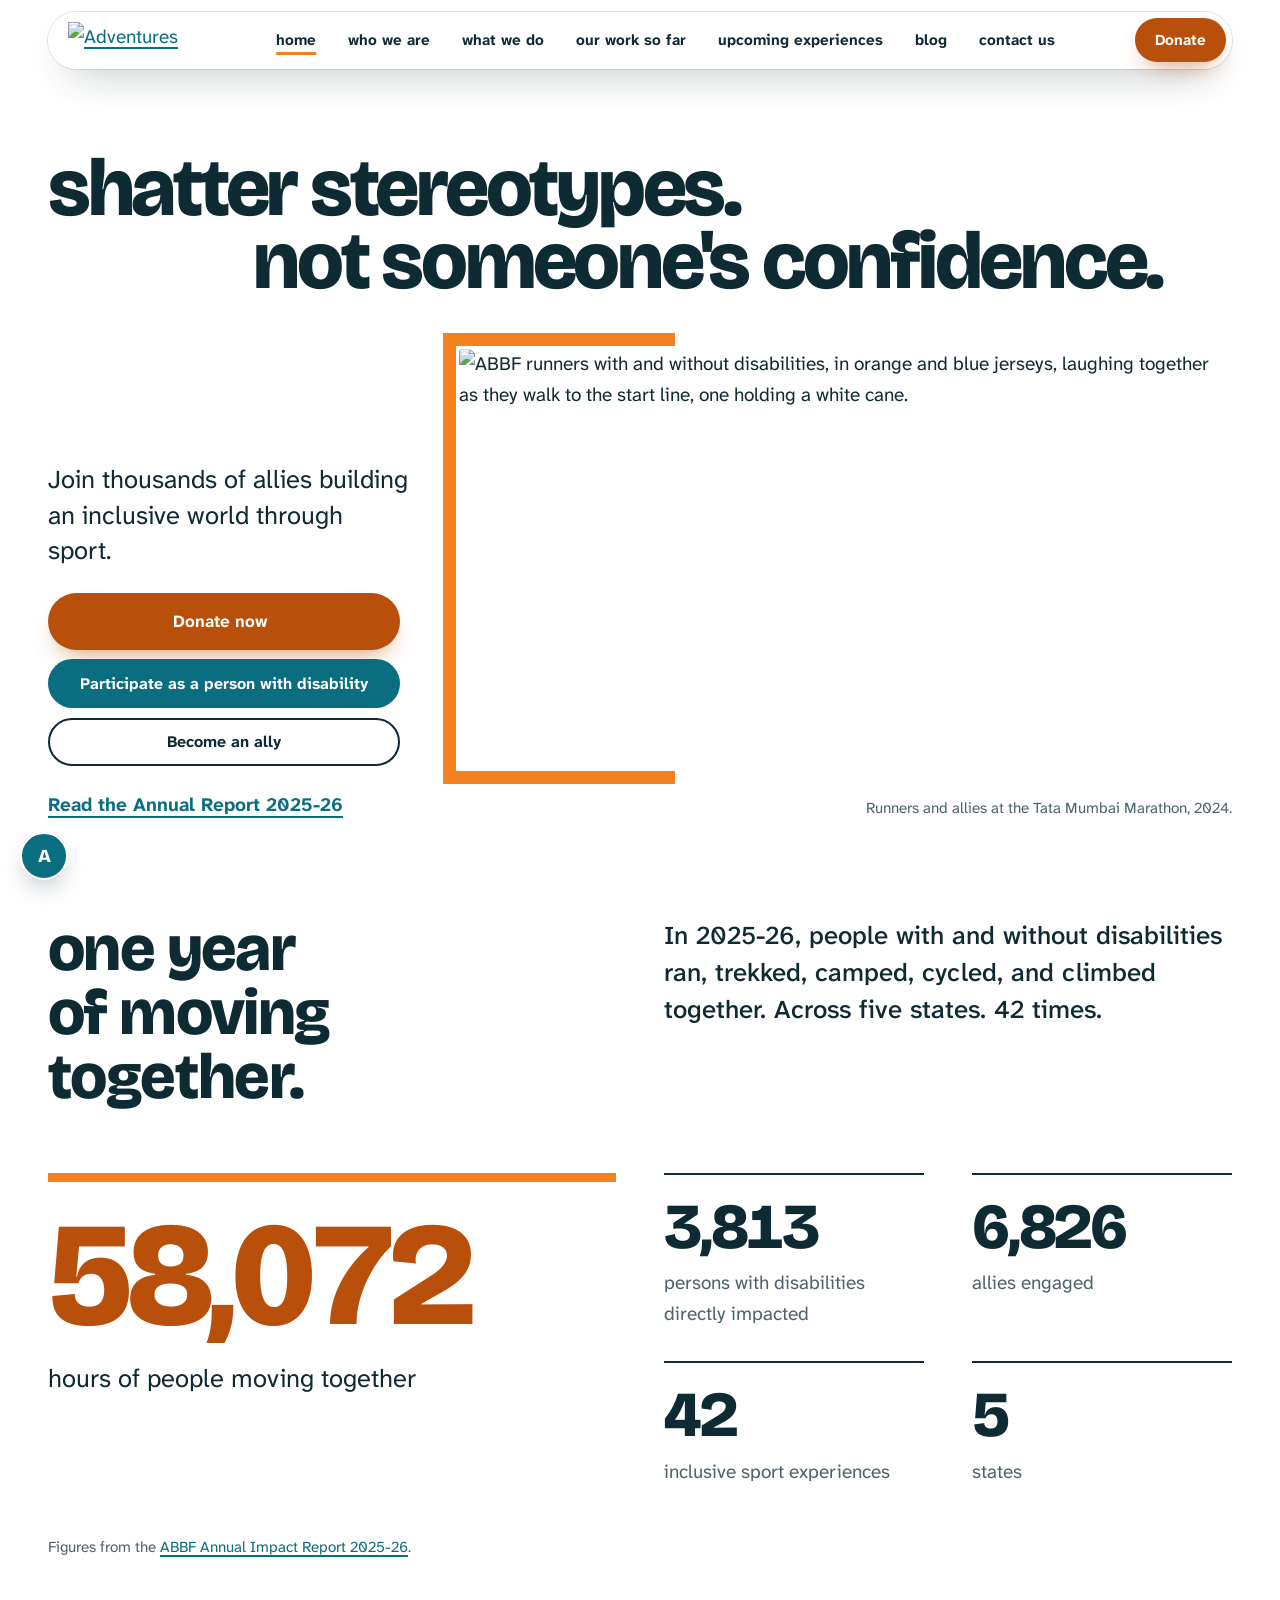
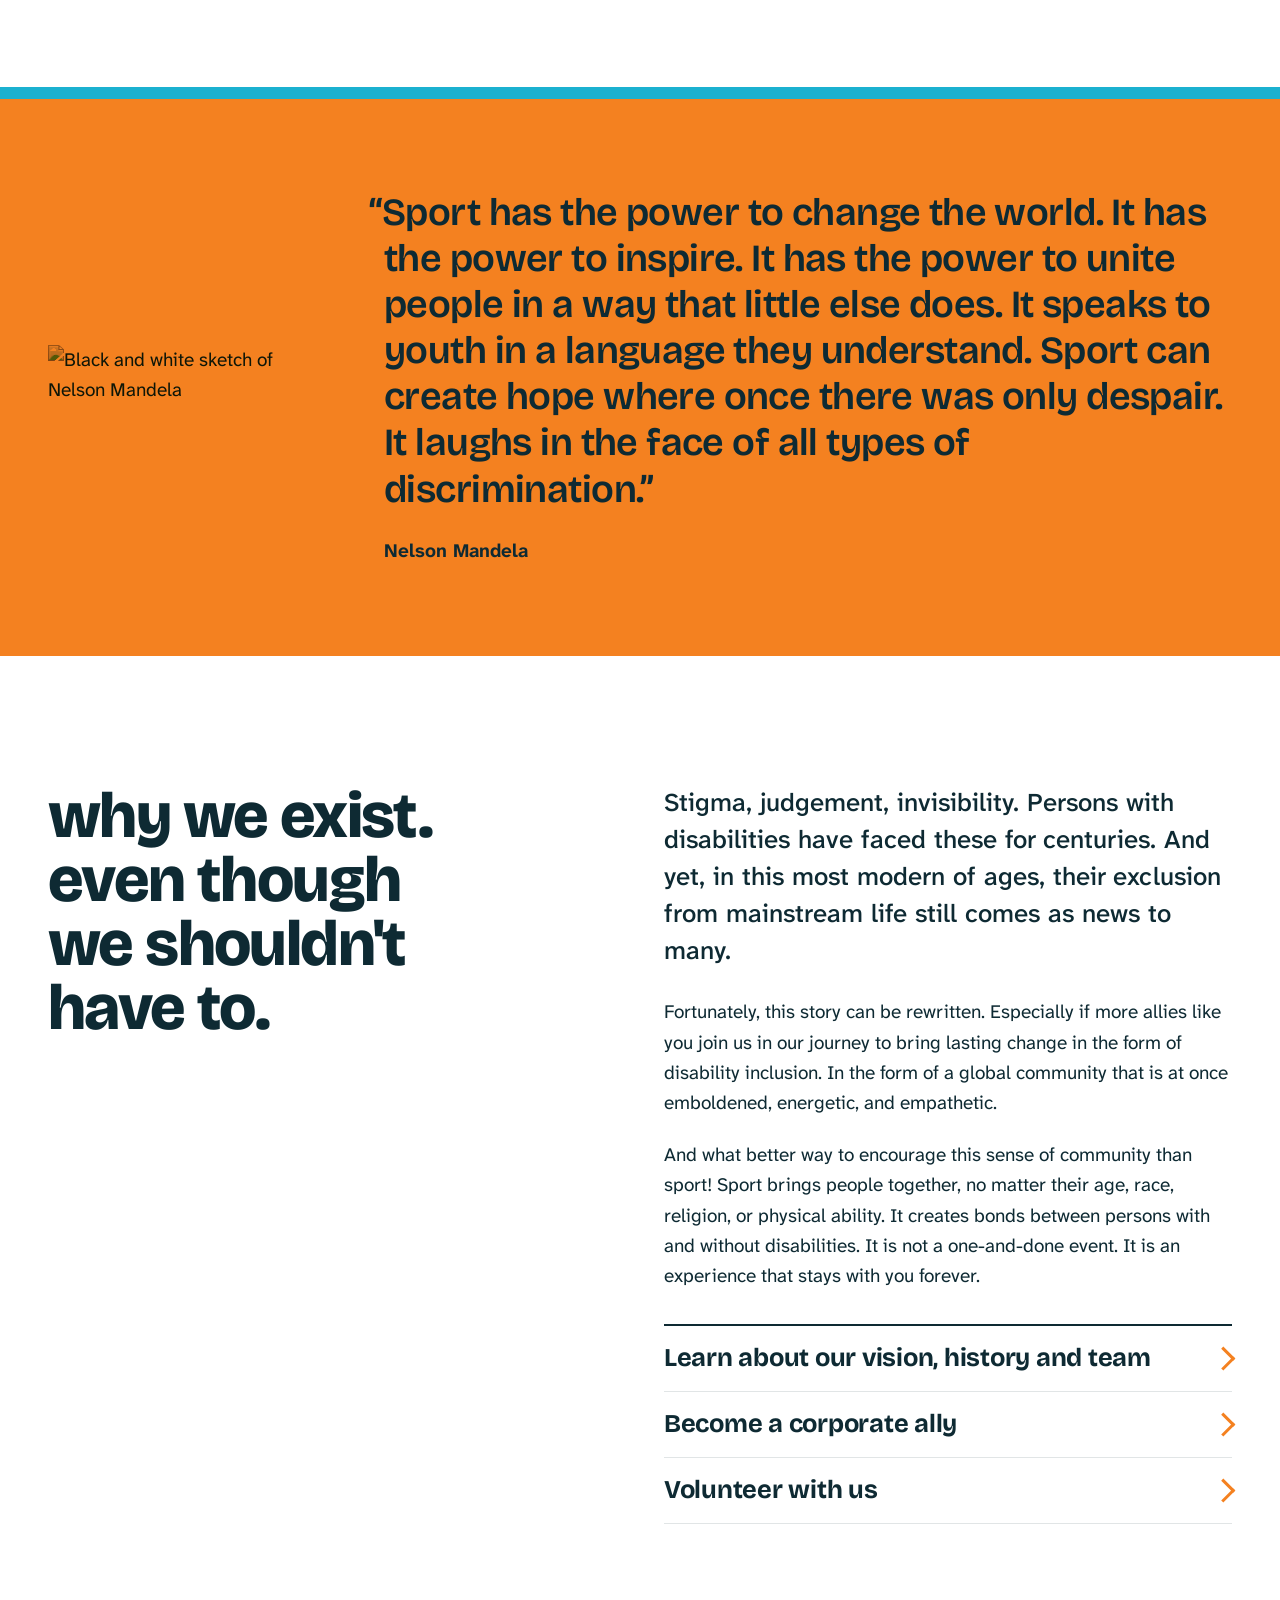
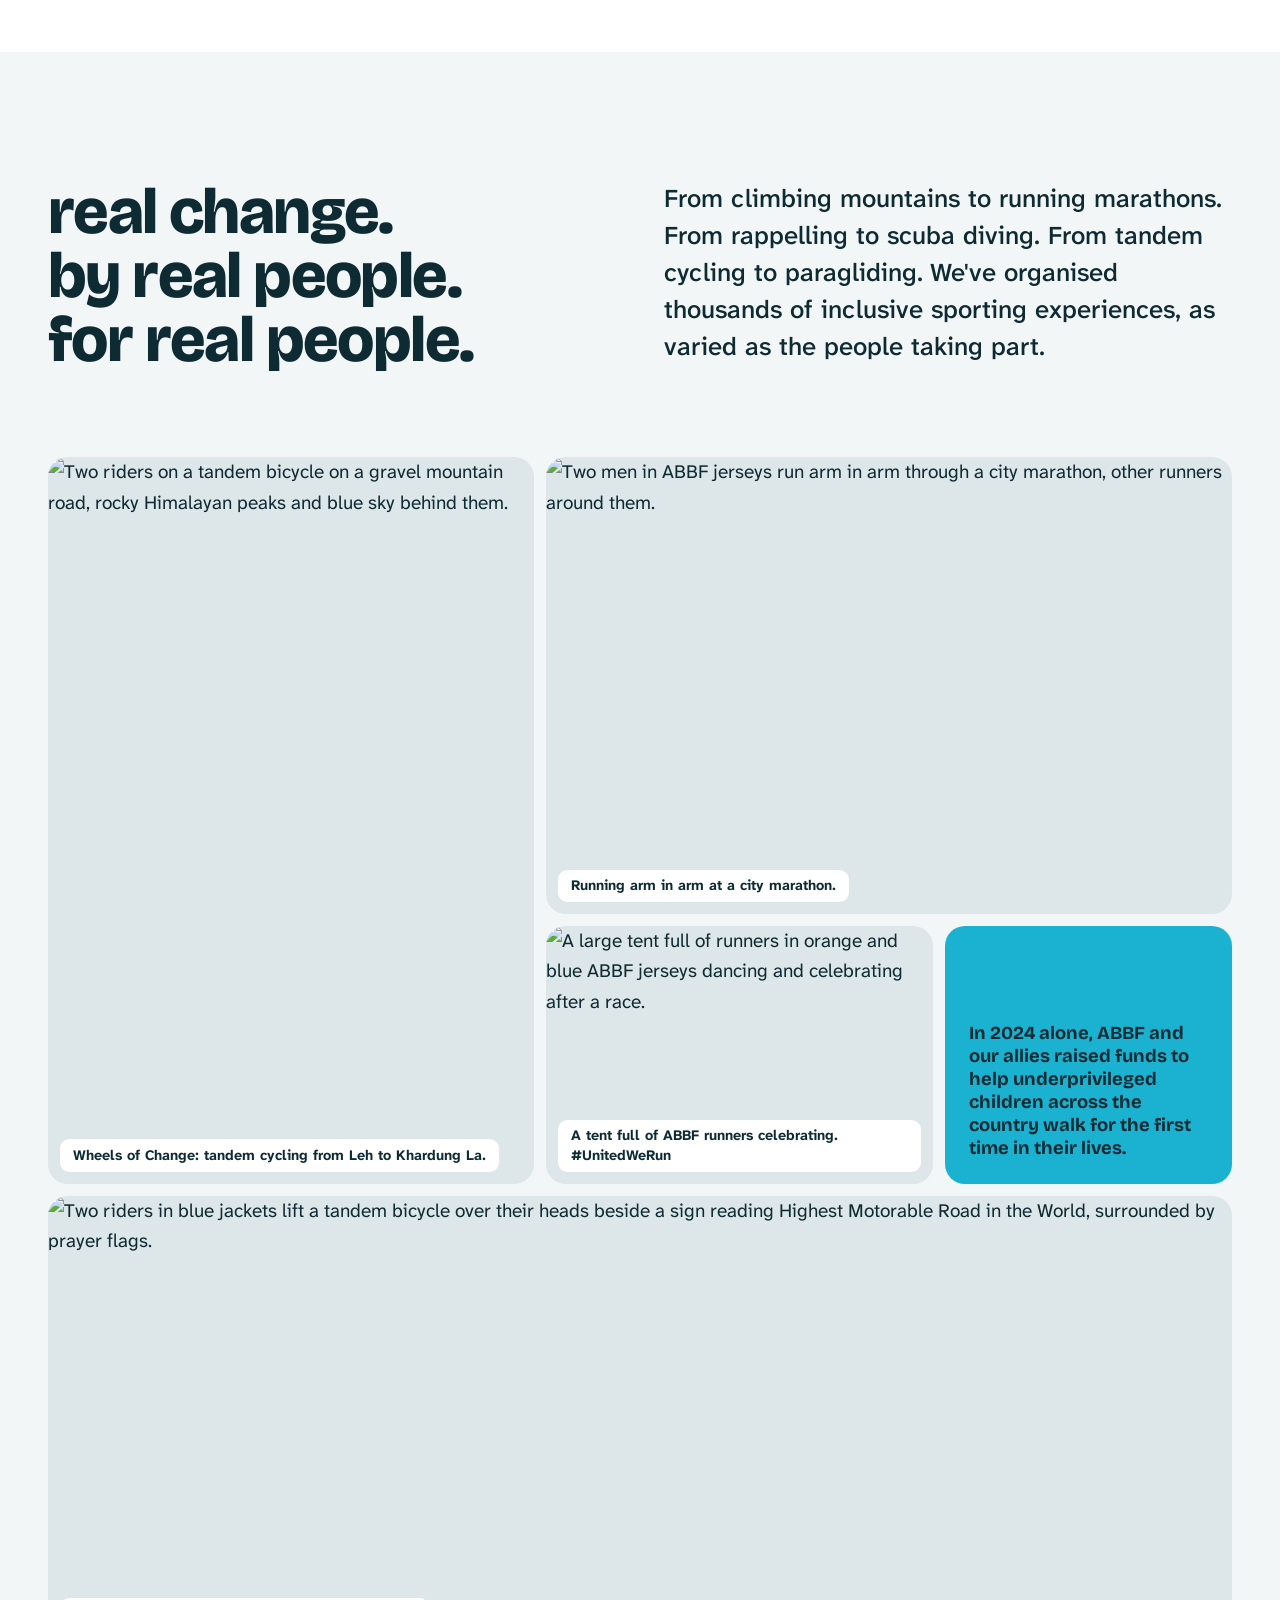
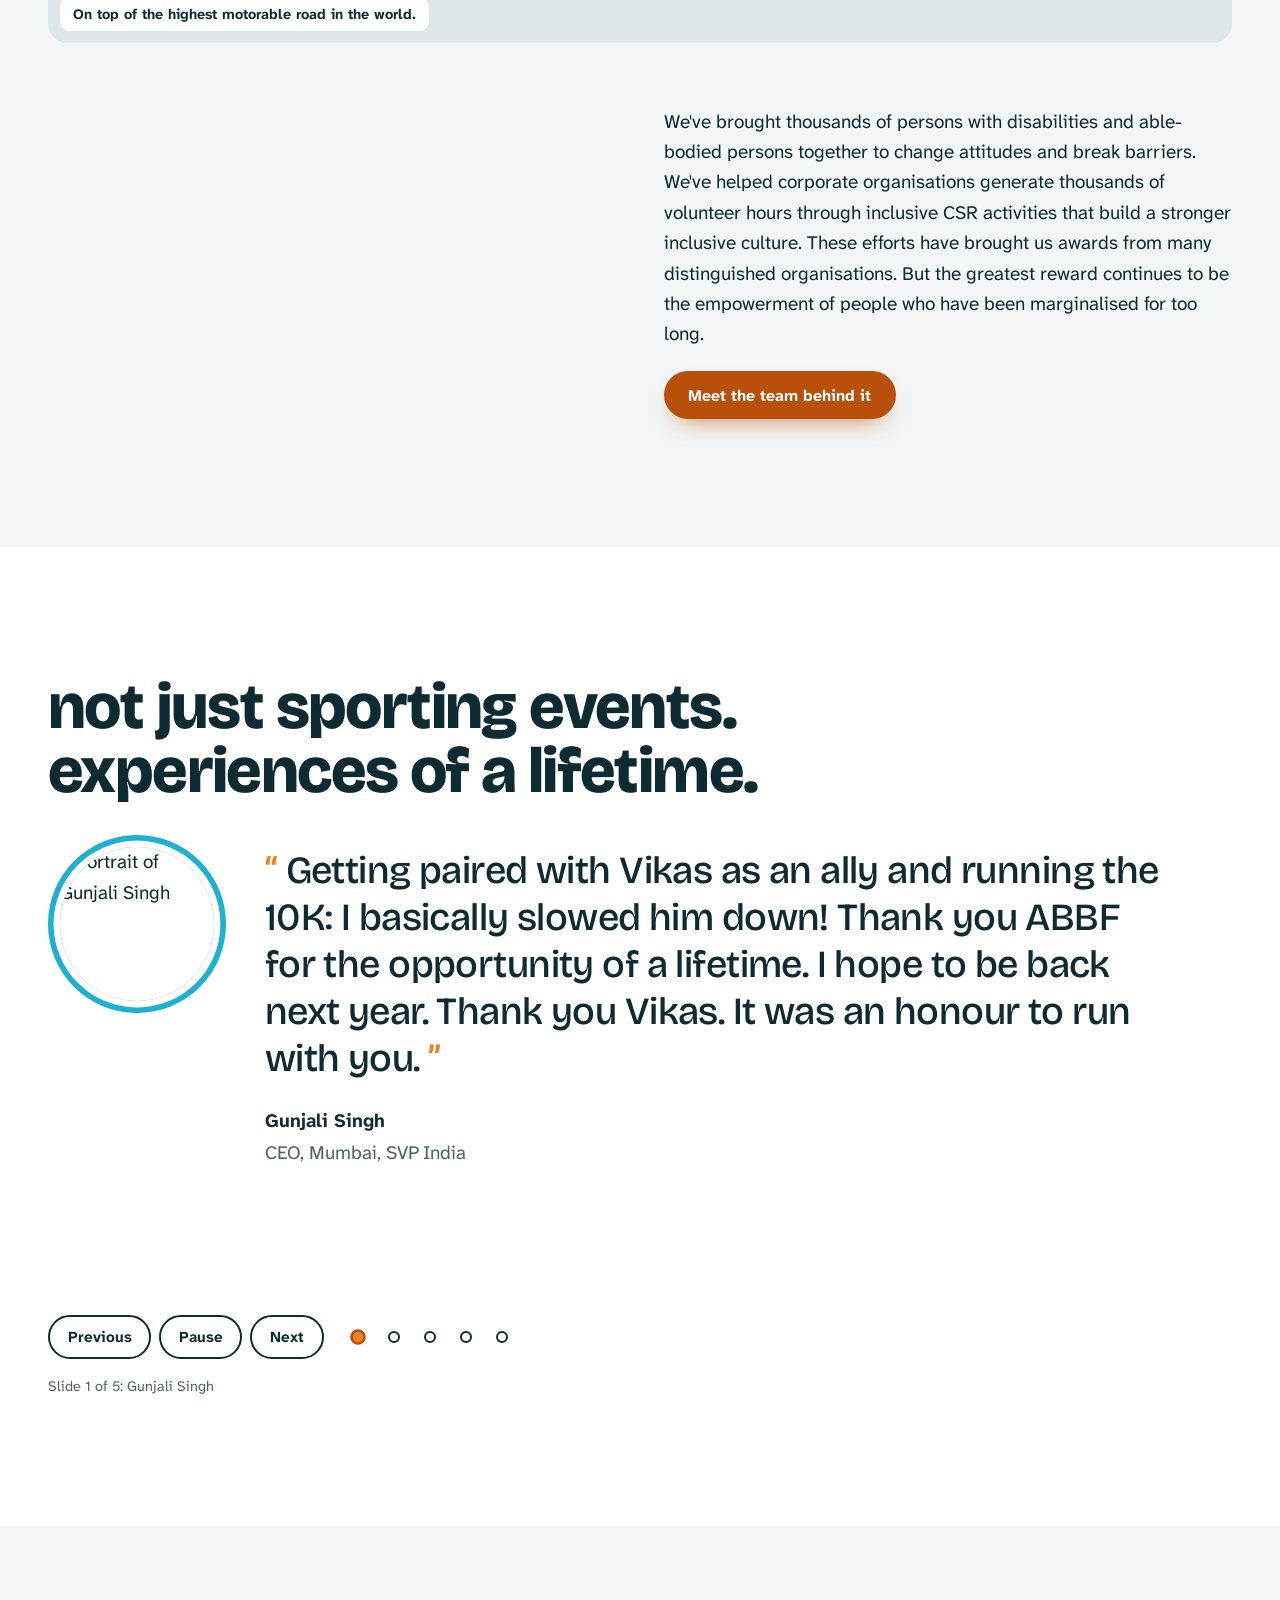
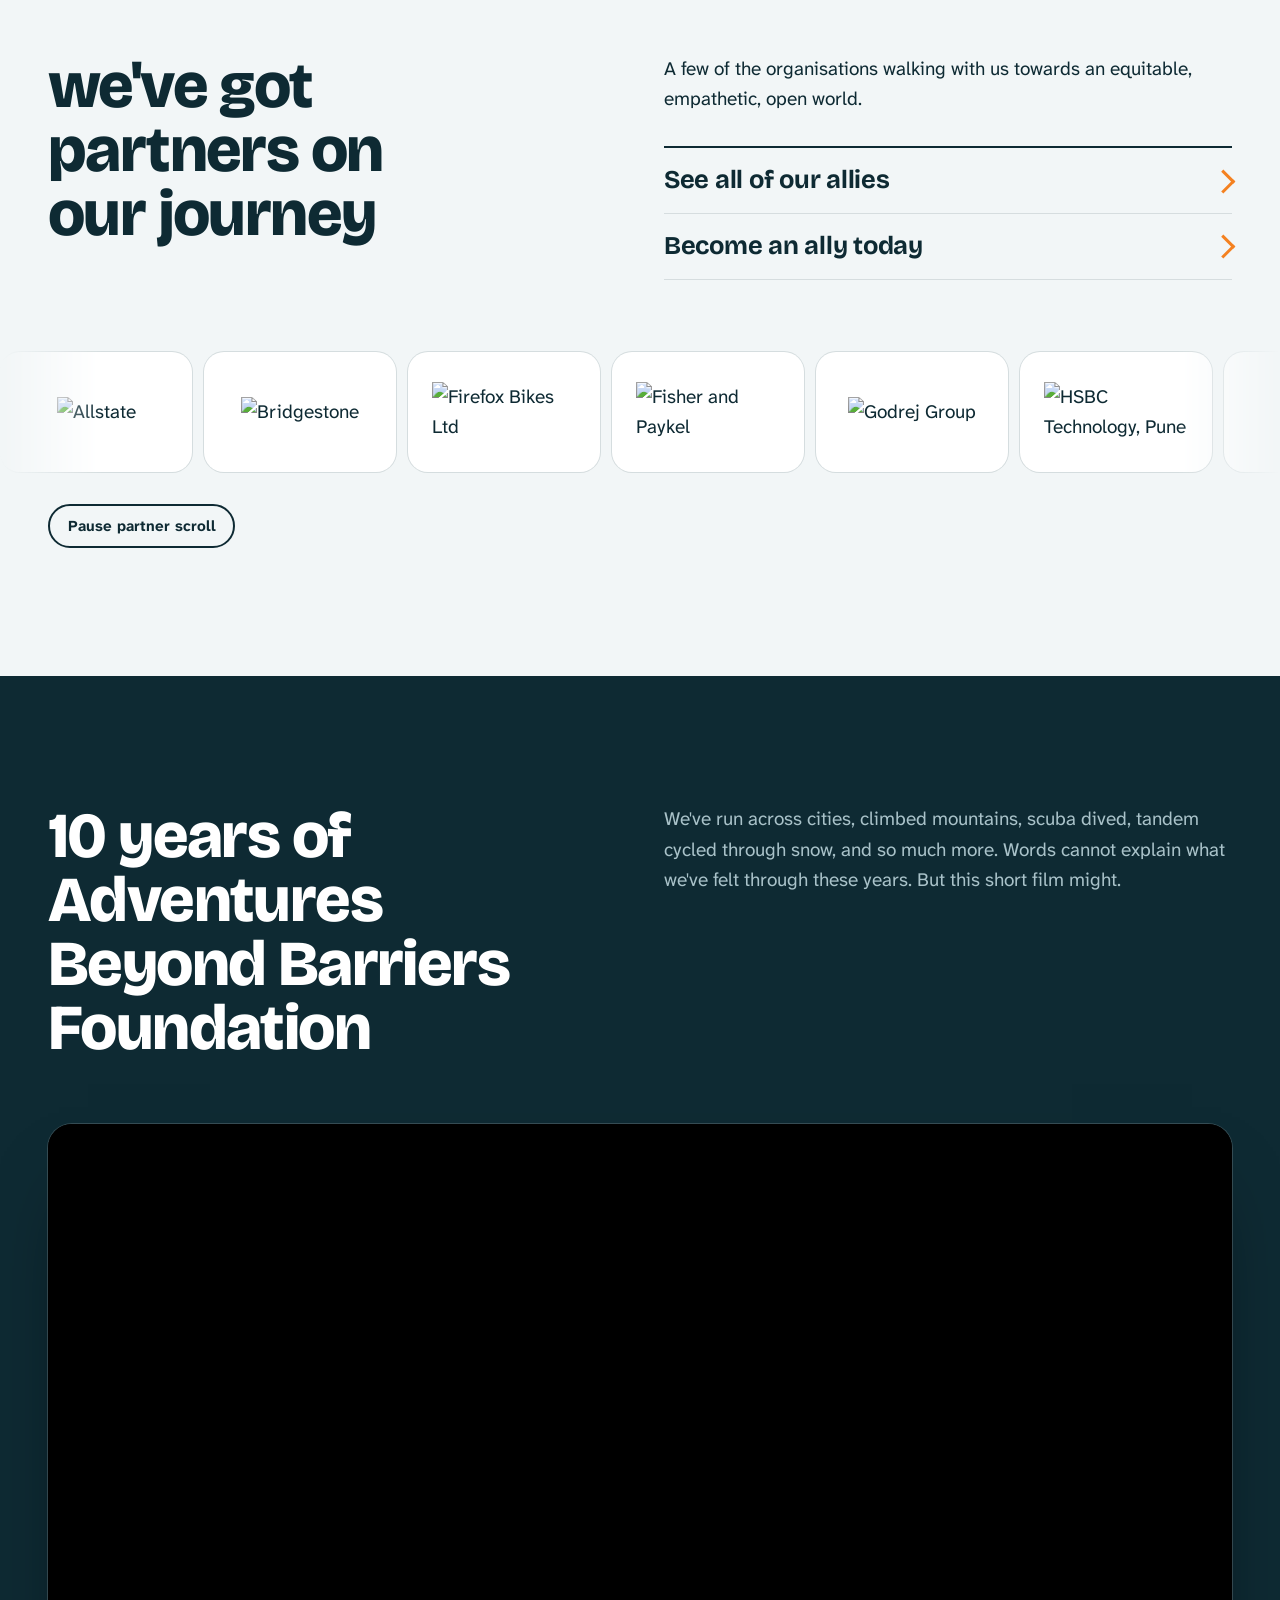
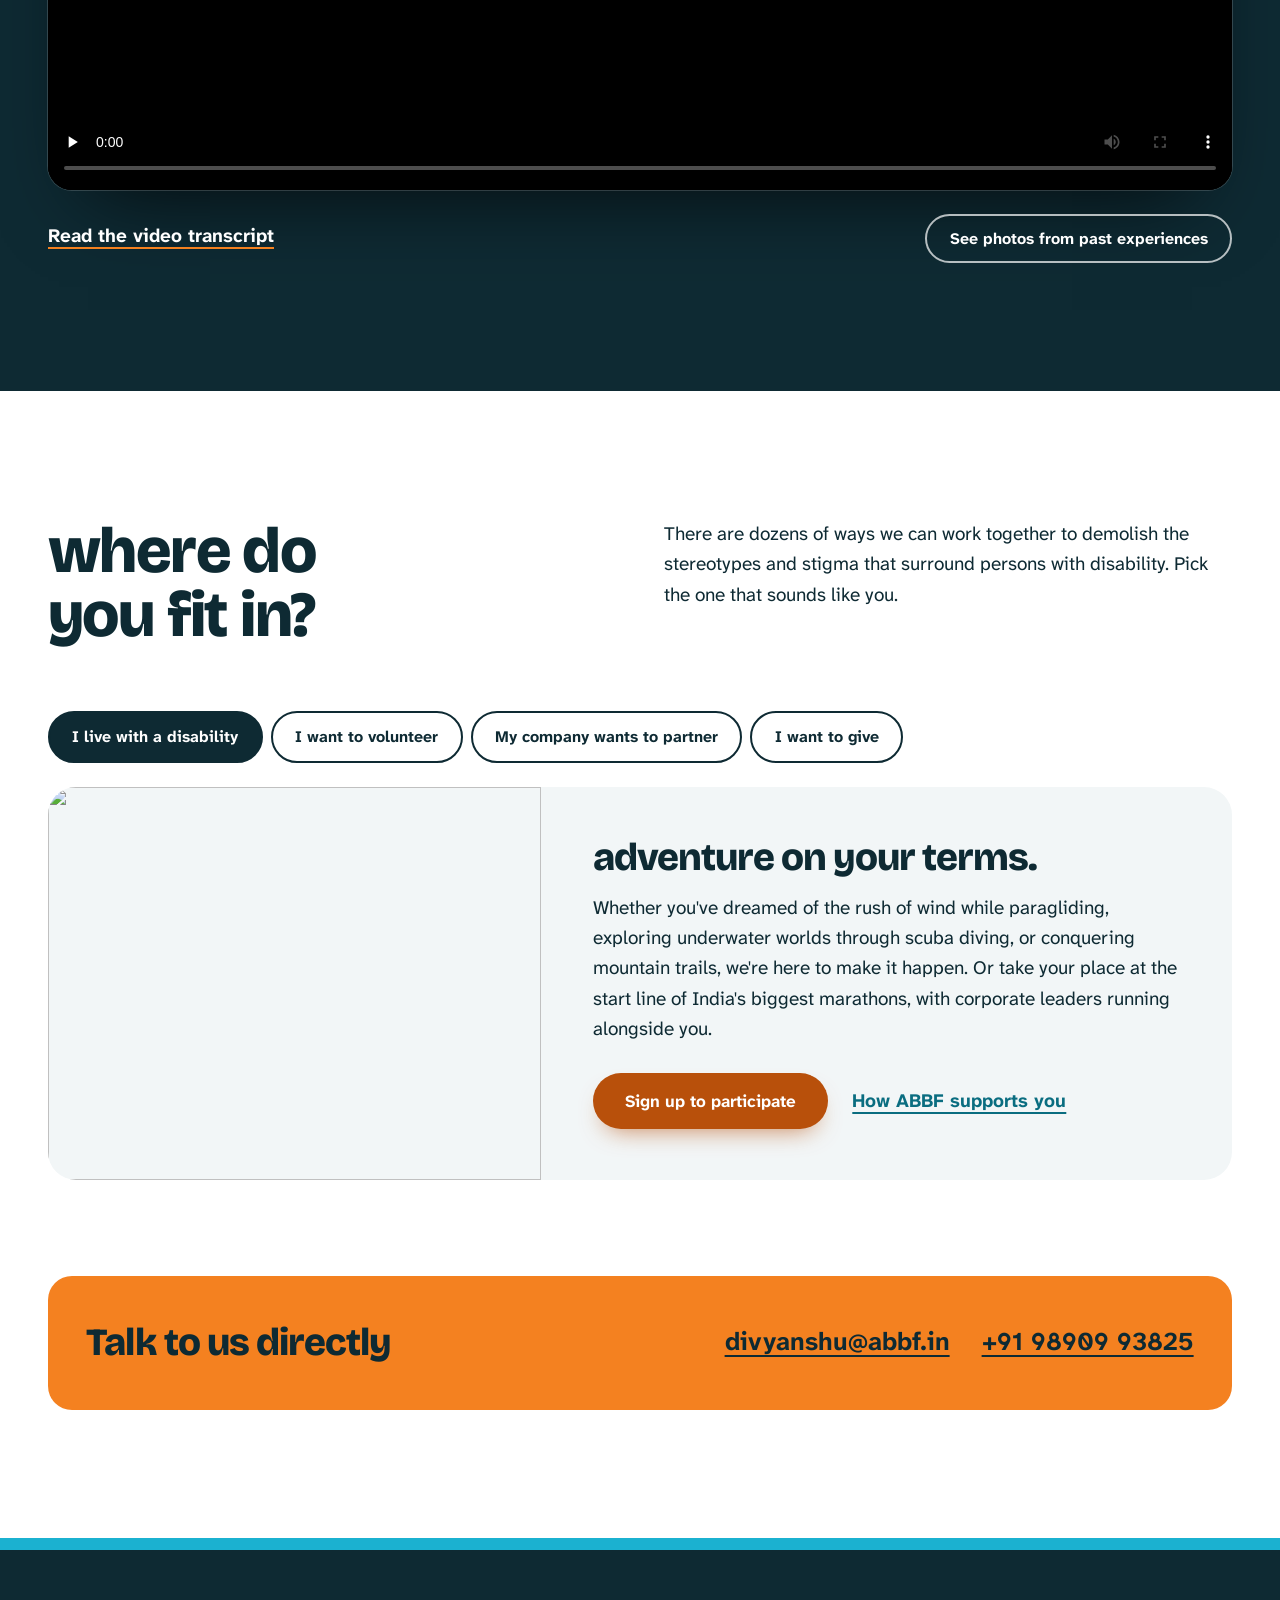
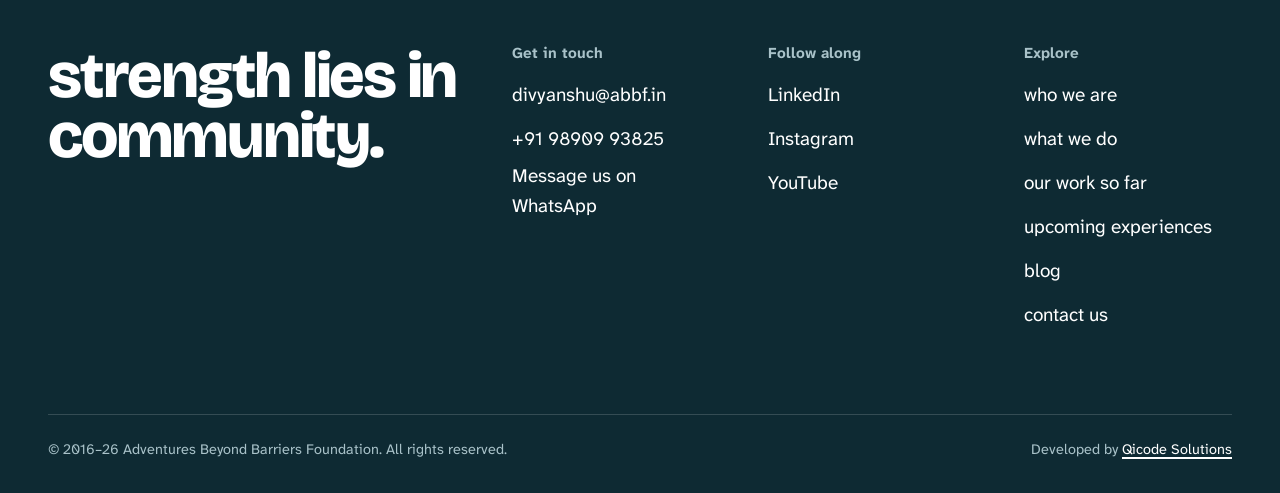
==== index.html @ 09d1d8c9 "Redesign ABBF site with inner pages and impact numbers Modern, accessible redesign of abbf.in: homep" ====
<!DOCTYPE html>
<html lang="en">
  <head>
    <meta charset="utf-8" />
    <meta name="viewport" content="width=device-width, initial-scale=1" />
    <title>Adventures Beyond Barriers Foundation - Strength Lies in Community</title>
    <meta
      name="description"
      content="Join us in promoting disability inclusion through sports. Learn about our mission, events, and how you can get involved with Adventures Beyond Barriers Foundation."
    />
    <meta name="theme-color" content="#0e2a33" />
    <link rel="icon" href="https://abbf.in/favicon-32x32.png" />
    <link rel="preconnect" href="https://fonts.googleapis.com" />
    <link rel="preconnect" href="https://fonts.gstatic.com" crossorigin />
    <link
      href="https://fonts.googleapis.com/css2?family=Atkinson+Hyperlegible+Next:wght@400;500;700&family=Bricolage+Grotesque:opsz,wght@12..96,500;12..96,700;12..96,800&display=swap"
      rel="stylesheet"
    />
    <link rel="preload" as="image" href="https://storage.googleapis.com/abbf/images/home/home-banner-01.webp" />
    <link rel="stylesheet" href="css/tokens.css" />
    <link rel="stylesheet" href="css/site-a11y.css" />
  </head>
  <body>
    <div id="skip-link-root"></div>
    <div id="a11y-root"></div>
    <div id="header-root"></div>
    <div id="quick-actions-root"></div>

    <main id="main-content">
      <!-- Hero: one orchestrated load sequence; primary CTA first (WCAG 1.3.1 hierarchy) -->
      <section class="hero" aria-labelledby="hero-title">
        <div class="inner hero__grid">
          <h1 id="hero-title" class="hero__title">
            <span class="hero__line">shatter stereotypes.</span>
            <span class="hero__line">not someone's confidence.</span>
          </h1>

          <div class="hero__aside">
            <p class="hero__subtitle">
              Join thousands of allies building an inclusive world through sport.
            </p>
            <div class="hero__actions">
              <a href="https://give.abbf.in" class="btn btn-primary btn-lg" target="_blank" rel="noopener noreferrer">
                Donate now<span class="visually-hidden"> (opens in a new tab)</span>
              </a>
              <a href="inclusion/" class="btn btn-cyan">Participate as a person with disability</a>
              <a href="ally/" class="btn btn-ghost">Become an ally</a>
            </div>
            <a href="https://abbf.in/annual-report-25-26/index.html" class="text-link" target="_blank" rel="noopener noreferrer">
              Read the Annual Report 2025-26<span class="visually-hidden"> (opens in a new tab)</span>
            </a>
          </div>

          <figure class="hero__photo">
            <img
              src="https://storage.googleapis.com/abbf/images/home/home-banner-01.webp"
              alt="ABBF runners with and without disabilities, in orange and blue jerseys, laughing together as they walk to the start line, one holding a white cane."
              width="1828"
              height="783"
              fetchpriority="high"
            />
            <figcaption>Runners and allies at the Tata Mumbai Marathon, 2024.</figcaption>
          </figure>
        </div>
      </section>

      <!-- Impact: real FY 2025-26 figures from ABBF's annual report -->
      <section class="section section--flush-top" aria-labelledby="impact-heading">
        <div class="inner">
          <div class="split split--tight">
            <h2 id="impact-heading" class="section-heading split__head">one year of moving together.</h2>
            <div class="split__body prose">
              <p class="lead">
                In 2025-26, people with and without disabilities ran, trekked, camped, cycled, and
                climbed together. Across five states. 42 times.
              </p>
            </div>
          </div>

          <dl class="impact">
            <div class="impact__item impact__item--lead">
              <dt>hours of people moving together</dt>
              <dd><span aria-hidden="true" data-count="58072">58,072</span><span class="visually-hidden">58,072</span></dd>
            </div>
            <div class="impact__item">
              <dt>persons with disabilities directly impacted</dt>
              <dd><span aria-hidden="true" data-count="3813">3,813</span><span class="visually-hidden">3,813</span></dd>
            </div>
            <div class="impact__item">
              <dt>allies engaged</dt>
              <dd><span aria-hidden="true" data-count="6826">6,826</span><span class="visually-hidden">6,826</span></dd>
            </div>
            <div class="impact__item">
              <dt>inclusive sport experiences</dt>
              <dd><span aria-hidden="true" data-count="42">42</span><span class="visually-hidden">42</span></dd>
            </div>
            <div class="impact__item">
              <dt>states</dt>
              <dd><span aria-hidden="true" data-count="5">5</span><span class="visually-hidden">5</span></dd>
            </div>
          </dl>
          <p class="impact__source">
            Figures from the
            <a href="https://abbf.in/annual-report-25-26/index.html" target="_blank" rel="noopener noreferrer">ABBF Annual Impact Report 2025-26<span class="visually-hidden"> (opens in a new tab)</span></a>.
          </p>
        </div>
      </section>

      <!-- Mandela quote: the jersey band -->
      <section class="quote-block" aria-labelledby="quote-heading">
        <h2 id="quote-heading" class="visually-hidden">Inspirational quote</h2>
        <div class="inner quote-block__inner">
          <img
            class="quote-block__image"
            src="https://storage.googleapis.com/abbf/images/home/mandela.png"
            alt="Black and white sketch of Nelson Mandela"
            width="280"
            height="320"
            loading="lazy"
          />
          <figure class="quote-block__figure">
            <blockquote class="quote-block__text">
              <p>
                “Sport has the power to change the world. It has the power to inspire. It has the
                power to unite people in a way that little else does. It speaks to youth in a language
                they understand. Sport can create hope where once there was only despair. It laughs in
                the face of all types of discrimination.”
              </p>
            </blockquote>
            <figcaption class="quote-block__cite">Nelson Mandela</figcaption>
          </figure>
        </div>
      </section>

      <!-- Mission -->
      <section class="section" aria-labelledby="mission-heading">
        <div class="inner split">
          <h2 id="mission-heading" class="section-heading split__head">
            why we exist. even though we shouldn't have to.
          </h2>
          <div class="split__body prose">
            <p class="lead">
              Stigma, judgement, invisibility. Persons with disabilities have faced these for centuries.
              And yet, in this most modern of ages, their exclusion from mainstream life still comes as
              news to many.
            </p>
            <p>
              Fortunately, this story can be rewritten. Especially if more allies like you join us in
              our journey to bring lasting change in the form of disability inclusion. In the form of a
              global community that is at once emboldened, energetic, and empathetic.
            </p>
            <p>
              And what better way to encourage this sense of community than sport! Sport brings people
              together, no matter their age, race, religion, or physical ability. It creates bonds
              between persons with and without disabilities. It is not a one-and-done event. It is an
              experience that stays with you forever.
            </p>
            <ul class="link-list" role="list">
              <li><a href="about/">Learn about our vision, history and team</a></li>
              <li><a href="ally/">Become a corporate ally</a></li>
              <li><a href="volunteer/">Volunteer with us</a></li>
            </ul>
          </div>
        </div>
      </section>

      <!-- Real change: photo mosaic of actual experiences -->
      <section class="section section--chalk" aria-labelledby="real-change-heading">
        <div class="inner">
          <div class="split split--tight">
            <h2 id="real-change-heading" class="section-heading split__head">
              real change. by real people. for real people.
            </h2>
            <div class="split__body prose">
              <p class="lead">
                From climbing mountains to running marathons. From rappelling to scuba diving. From
                tandem cycling to paragliding. We've organised thousands of inclusive sporting
                experiences, as varied as the people taking part.
              </p>
            </div>
          </div>

          <div class="mosaic">
            <figure class="mosaic__item mosaic__item--tall">
              <img
                src="https://abbf.in/cdn/events/2207/601d561b-6029-4a5c-b935-c9150e19192f.jpg"
                alt="Two riders on a tandem bicycle on a gravel mountain road, rocky Himalayan peaks and blue sky behind them."
                width="600"
                height="600"
                loading="lazy"
              />
              <figcaption>Wheels of Change: tandem cycling from Leh to Khardung La.</figcaption>
            </figure>
            <figure class="mosaic__item mosaic__item--wide">
              <img
                src="https://storage.googleapis.com/abbf/images/wwd/wwd-banner-1200_x_799.webp"
                alt="Two men in ABBF jerseys run arm in arm through a city marathon, other runners around them."
                width="1200"
                height="799"
                loading="lazy"
              />
              <figcaption>Running arm in arm at a city marathon.</figcaption>
            </figure>
            <figure class="mosaic__item">
              <img
                src="https://storage.googleapis.com/abbf/images/inclusion/banner-inclusion-1200.webp"
                alt="A large tent full of runners in orange and blue ABBF jerseys dancing and celebrating after a race."
                width="1200"
                height="800"
                loading="lazy"
              />
              <figcaption>A tent full of ABBF runners celebrating. #UnitedWeRun</figcaption>
            </figure>
            <div class="mosaic__note">
              <p>
                In 2024 alone, ABBF and our allies raised funds to help underprivileged children across
                the country walk for the first time in their lives.
              </p>
            </div>
            <figure class="mosaic__item mosaic__item--pano">
              <img
                src="https://storage.googleapis.com/abbf/images/about/banner-about-01.webp"
                alt="Two riders in blue jackets lift a tandem bicycle over their heads beside a sign reading Highest Motorable Road in the World, surrounded by prayer flags."
                width="1900"
                height="712"
                loading="lazy"
              />
              <figcaption>On top of the highest motorable road in the world.</figcaption>
            </figure>
          </div>

          <div class="split split--tight split--after">
            <div aria-hidden="true"></div>
            <div class="split__body prose">
              <p>
                We've brought thousands of persons with disabilities and able-bodied persons together to
                change attitudes and break barriers. We've helped corporate organisations generate
                thousands of volunteer hours through inclusive CSR activities that build a stronger
                inclusive culture. These efforts have brought us awards from many distinguished
                organisations. But the greatest reward continues to be the empowerment of people who have
                been marginalised for too long.
              </p>
              <a href="about/#team" class="btn btn-primary">Meet the team behind it</a>
            </div>
          </div>
        </div>
      </section>

      <!-- Testimonials carousel -->
      <section class="section" aria-labelledby="testimonials-heading">
        <div class="inner">
          <h2 id="testimonials-heading" class="section-heading">
            not just sporting events. experiences of a lifetime.
          </h2>

          <!-- aria-live announces slide changes to screen readers (WCAG 4.1.3) -->
          <div
            class="carousel"
            data-carousel
            role="region"
            aria-roledescription="carousel"
            aria-labelledby="testimonials-heading"
          >
            <div class="carousel__viewport">
              <div class="carousel__track">
                <article class="carousel__slide" aria-roledescription="slide" aria-label="1 of 5">
                  <img class="carousel__photo" src="https://abbf.in/cdn/images/testimonials/Gunjali.png" alt="Portrait of Gunjali Singh" width="250" height="250" />
                  <div class="carousel__body">
                    <p class="carousel__quote">
                      Getting paired with Vikas as an ally and running the 10K: I basically slowed him
                      down! Thank you ABBF for the opportunity of a lifetime. I hope to be back next
                      year. Thank you Vikas. It was an honour to run with you.
                    </p>
                    <p class="carousel__name">Gunjali Singh</p>
                    <p class="carousel__role">CEO, Mumbai, SVP India</p>
                  </div>
                </article>

                <article class="carousel__slide" aria-roledescription="slide" aria-label="2 of 5">
                  <img class="carousel__photo" src="https://abbf.in/cdn/images/testimonials/saiprasad.png" alt="Portrait of Saiprasad Shelke" width="250" height="250" />
                  <div class="carousel__body">
                    <p class="carousel__quote">
                      This was a special day as I got to run with ABBF to make this marathon an
                      Inclusion Run. I ran with Shivanand sir who is Partially sighted and Bhaskar
                      Ramesh sir who was his ally. It is inspiring to see runners with disability
                      competing in a marathon where many people don't even think of participating.
                    </p>
                    <p class="carousel__name">Saiprasad Shelke</p>
                    <p class="carousel__role">Sr Consultant, Capgemini</p>
                  </div>
                </article>

                <article class="carousel__slide" aria-roledescription="slide" aria-label="3 of 5">
                  <img class="carousel__photo" src="https://abbf.in/cdn/images/testimonials/Nirmala.png" alt="Portrait of Nirmala Peters" width="250" height="250" />
                  <div class="carousel__body">
                    <p class="carousel__quote">
                      Participating in yesterday's 10K Tata Mumbai Marathon with Vinod was a big
                      eyeopener for me and the best race of my life. It was all about inclusion and
                      about finding a different way to participate in the things you want to do.
                    </p>
                    <p class="carousel__name">Nirmala Peters</p>
                    <p class="carousel__role">Mehendale Co-Founder and Director, Mind Movers Management Consultants</p>
                  </div>
                </article>

                <article class="carousel__slide" aria-roledescription="slide" aria-label="4 of 5">
                  <img class="carousel__photo" src="https://abbf.in/cdn/images/testimonials/Naveen.png" alt="Portrait of Naveen Munjal" width="250" height="250" />
                  <div class="carousel__body">
                    <p class="carousel__quote">
                      Running for a cause is not just about crossing the finish line, it's about
                      crossing the barriers that stand in the way of a better world. Thank you to
                      everyone who supported me and this important cause. Let's continue to strive for
                      a more inclusive world, one step at a time.
                    </p>
                    <p class="carousel__name">Naveen Munjal</p>
                    <p class="carousel__role">Director, Business Development &amp; Commercial, Apraava Energy</p>
                  </div>
                </article>

                <article class="carousel__slide" aria-roledescription="slide" aria-label="5 of 5">
                  <img class="carousel__photo" src="https://abbf.in/cdn/images/testimonials/Shefali.png" alt="Portrait of Shefali Kharabanda" width="250" height="250" />
                  <div class="carousel__body">
                    <p class="carousel__quote">
                      An unmatched experience reinstating my belief that diversity can unleash
                      potential and make our society a place of blended perfection!
                    </p>
                    <p class="carousel__name">Shefali Kharabanda</p>
                    <p class="carousel__role">Director, Compensation and Benefits, Abbott India</p>
                  </div>
                </article>
              </div>
            </div>

            <div class="carousel__controls">
              <button type="button" class="carousel__btn" data-carousel-prev aria-label="Previous testimonial">Previous</button>
              <button type="button" class="carousel__btn" data-carousel-pause aria-pressed="false" aria-label="Pause automatic slide rotation">Pause</button>
              <button type="button" class="carousel__btn" data-carousel-next aria-label="Next testimonial">Next</button>
              <ul class="carousel__indicators" aria-label="Choose testimonial slide"></ul>
              <p class="carousel__status" aria-live="polite" aria-atomic="true"></p>
            </div>
          </div>
        </div>
      </section>

      <!-- Partners -->
      <section class="section section--chalk" aria-labelledby="partners-heading">
        <div class="inner">
          <div class="split split--tight">
            <h2 id="partners-heading" class="section-heading split__head">we've got partners on our journey</h2>
            <div class="split__body prose">
              <p>A few of the organisations walking with us towards an equitable, empathetic, open world.</p>
              <ul class="link-list" role="list">
                <li><a href="about/#allies">See all of our allies</a></li>
                <li><a href="ally/">Become an ally today</a></li>
              </ul>
            </div>
          </div>
        </div>

        <div class="partners-marquee" aria-label="Partner organisation logos">
          <div class="partners-marquee__track">
            <figure class="partners-marquee__item"><img src="https://storage.googleapis.com/abbf/images/allies2/Allstate.png" alt="Allstate" loading="lazy" /></figure>
            <figure class="partners-marquee__item"><img src="https://storage.googleapis.com/abbf/images/allies2/Bridgestone.png" alt="Bridgestone" loading="lazy" /></figure>
            <figure class="partners-marquee__item"><img src="https://storage.googleapis.com/abbf/images/allies2/Firefox.png" alt="Firefox Bikes Ltd" loading="lazy" /></figure>
            <figure class="partners-marquee__item"><img src="https://storage.googleapis.com/abbf/images/allies2/Fisher-and-Paykel.png" alt="Fisher and Paykel" loading="lazy" /></figure>
            <figure class="partners-marquee__item"><img src="https://storage.googleapis.com/abbf/images/allies2/Godrej.png" alt="Godrej Group" loading="lazy" /></figure>
            <figure class="partners-marquee__item"><img src="https://storage.googleapis.com/abbf/images/allies2/HSBC.png" alt="HSBC Technology, Pune" loading="lazy" /></figure>
            <figure class="partners-marquee__item"><img src="https://storage.googleapis.com/abbf/images/allies2/J_P_Morgan.png" alt="JP Morgan" loading="lazy" /></figure>
            <figure class="partners-marquee__item"><img src="https://storage.googleapis.com/abbf/images/allies2/Owens-Corning.png" alt="Owens Corning (India) Pvt" loading="lazy" /></figure>
            <figure class="partners-marquee__item"><img src="https://storage.googleapis.com/abbf/images/allies2/Schneider-Electric.png" alt="Schneider Electric Infrastructure Ltd" loading="lazy" /></figure>
            <figure class="partners-marquee__item"><img src="https://storage.googleapis.com/abbf/images/allies2/TATA-Autocomp.png" alt="TATA AutoComp Systems Ltd" loading="lazy" /></figure>
            <!-- Duplicate set for seamless marquee loop -->
            <figure class="partners-marquee__item" aria-hidden="true"><img src="https://storage.googleapis.com/abbf/images/allies2/Allstate.png" alt="" loading="lazy" /></figure>
            <figure class="partners-marquee__item" aria-hidden="true"><img src="https://storage.googleapis.com/abbf/images/allies2/Bridgestone.png" alt="" loading="lazy" /></figure>
            <figure class="partners-marquee__item" aria-hidden="true"><img src="https://storage.googleapis.com/abbf/images/allies2/Firefox.png" alt="" loading="lazy" /></figure>
            <figure class="partners-marquee__item" aria-hidden="true"><img src="https://storage.googleapis.com/abbf/images/allies2/Fisher-and-Paykel.png" alt="" loading="lazy" /></figure>
            <figure class="partners-marquee__item" aria-hidden="true"><img src="https://storage.googleapis.com/abbf/images/allies2/Godrej.png" alt="" loading="lazy" /></figure>
            <figure class="partners-marquee__item" aria-hidden="true"><img src="https://storage.googleapis.com/abbf/images/allies2/HSBC.png" alt="" loading="lazy" /></figure>
            <figure class="partners-marquee__item" aria-hidden="true"><img src="https://storage.googleapis.com/abbf/images/allies2/J_P_Morgan.png" alt="" loading="lazy" /></figure>
            <figure class="partners-marquee__item" aria-hidden="true"><img src="https://storage.googleapis.com/abbf/images/allies2/Owens-Corning.png" alt="" loading="lazy" /></figure>
            <figure class="partners-marquee__item" aria-hidden="true"><img src="https://storage.googleapis.com/abbf/images/allies2/Schneider-Electric.png" alt="" loading="lazy" /></figure>
            <figure class="partners-marquee__item" aria-hidden="true"><img src="https://storage.googleapis.com/abbf/images/allies2/TATA-Autocomp.png" alt="" loading="lazy" /></figure>
          </div>
        </div>
        <div class="inner partners-marquee__controls">
          <button type="button" class="btn btn-ghost btn-sm" data-marquee-toggle aria-pressed="false">Pause partner scroll</button>
        </div>
      </section>

      <!-- 10-year video with captions + transcript (WCAG 1.2.2) -->
      <section class="section section--ink" aria-labelledby="video-heading">
        <div class="inner">
          <div class="split split--tight">
            <h2 id="video-heading" class="section-heading split__head">
              10 years of Adventures Beyond Barriers Foundation
            </h2>
            <div class="split__body prose">
              <p>
                We've run across cities, climbed mountains, scuba dived, tandem cycled through snow, and
                so much more. Words cannot explain what we've felt through these years. But this short
                film might.
              </p>
            </div>
          </div>

          <div class="video-section__player">
            <video id="abbf-10-video" controls preload="none" width="1200" height="675" poster="https://storage.googleapis.com/abbf/home-video-thumbnail.jpg">
              <source src="https://storage.googleapis.com/abbf/abbf-10.webm" type="video/webm" />
              <track kind="captions" src="assets/captions/abbf-10-en.vtt" srclang="en" label="English" default />
              Your browser does not support HTML5 video. You can
              <a href="https://storage.googleapis.com/abbf/abbf-10.webm">download the video</a>
              instead.
            </video>
          </div>

          <div class="video-section__meta">
            <details class="video-section__transcript">
              <summary>Read the video transcript</summary>
              <div class="video-section__transcript-body">
                <p>
                  [Opening montage of inclusive sporting events: marathons, mountain climbs, scuba
                  diving, tandem cycling, and paragliding with participants with and without
                  disabilities.]
                </p>
                <p>
                  Narrator: For ten years, Adventures Beyond Barriers Foundation has brought people
                  together through sport — breaking stereotypes and building a community where no one
                  is left behind. From city runs to snow-covered trails, every experience is a step
                  toward a more inclusive world.
                </p>
                <p>
                  Participants and allies share moments of joy, challenge, and partnership. Volunteers
                  and corporate partners describe how inclusive adventures changed their perspective
                  and their workplaces.
                </p>
                <p>
                  Narrator: The journey continues — with you. Whether you participate, volunteer,
                  ally, or donate, you help rewrite the story of disability inclusion in India and
                  beyond.
                </p>
                <p>[Closing title card: Adventures Beyond Barriers Foundation — Strength Lies in Community.]</p>
              </div>
            </details>
            <a href="our-work/" class="btn btn-ghost-light">See photos from past experiences</a>
          </div>
        </div>
      </section>

      <!-- Get involved: one question, one tailored next step -->
      <section class="section future-section" aria-labelledby="future-heading">
        <div class="inner">
          <div class="split split--tight">
            <h2 id="future-heading" class="section-heading split__head">where do you fit in?</h2>
            <div class="split__body prose">
              <p>
                There are dozens of ways we can work together to demolish the stereotypes and stigma
                that surround persons with disability. Pick the one that sounds like you.
              </p>
            </div>
          </div>

          <div class="roles" data-tabs>
            <div class="roles__tabs" role="tablist" aria-label="How you want to get involved">
              <button type="button" role="tab" id="tab-pwd" aria-controls="panel-pwd" aria-selected="true">I live with a disability</button>
              <button type="button" role="tab" id="tab-vol" aria-controls="panel-vol" aria-selected="false" tabindex="-1">I want to volunteer</button>
              <button type="button" role="tab" id="tab-co" aria-controls="panel-co" aria-selected="false" tabindex="-1">My company wants to partner</button>
              <button type="button" role="tab" id="tab-give" aria-controls="panel-give" aria-selected="false" tabindex="-1">I want to give</button>
            </div>

            <div class="roles__panel" role="tabpanel" id="panel-pwd" aria-labelledby="tab-pwd" tabindex="0">
              <img class="roles__img" src="https://storage.googleapis.com/abbf/images/wwd/wwd-banner-1200_x_799.webp" alt="" width="1200" height="799" loading="lazy" />
              <div class="roles__body">
                <h3 class="roles__title">adventure on your terms.</h3>
                <p>
                  Whether you've dreamed of the rush of wind while paragliding, exploring underwater
                  worlds through scuba diving, or conquering mountain trails, we're here to make it
                  happen. Or take your place at the start line of India's biggest marathons, with
                  corporate leaders running alongside you.
                </p>
                <div class="roles__actions">
                  <a class="btn btn-primary btn-lg" href="https://forms.gle/zfceSGRUxhvmKkW88" target="_blank" rel="noopener noreferrer">Sign up to participate<span class="visually-hidden"> (opens in a new tab)</span></a>
                  <a class="text-link" href="inclusion/">How ABBF supports you</a>
                </div>
              </div>
            </div>

            <div class="roles__panel" role="tabpanel" id="panel-vol" aria-labelledby="tab-vol" tabindex="0">
              <img class="roles__img" src="https://storage.googleapis.com/abbf/images/vol/banner-vol-1200.webp" alt="" width="1200" height="676" loading="lazy" />
              <div class="roles__body">
                <h3 class="roles__title">sometimes the heart of a volunteer is enough.</h3>
                <p>
                  Imagine guiding a visually impaired person along a trekking trail, or helping someone
                  feel the thrill of paragliding for the first time. You'll come back changed, and with
                  friends you didn't have before.
                </p>
                <div class="roles__actions">
                  <a class="btn btn-primary btn-lg" href="https://forms.gle/3wAaf1q3b13pNFre6" target="_blank" rel="noopener noreferrer">Volunteer with us<span class="visually-hidden"> (opens in a new tab)</span></a>
                  <a class="text-link" href="volunteer/">What volunteering involves</a>
                </div>
              </div>
            </div>

            <div class="roles__panel" role="tabpanel" id="panel-co" aria-labelledby="tab-co" tabindex="0">
              <img class="roles__img" src="https://storage.googleapis.com/abbf/images/ally/banner-ally-1200.webp" alt="" width="1200" height="960" loading="lazy" />
              <div class="roles__body">
                <h3 class="roles__title">bring your team to the start line.</h3>
                <p>
                  Your team runs alongside persons with disabilities at India's biggest marathons, or
                  works in tandem during trekking, camping, paragliding and cycling. Over 50
                  organisations have partnered with us, from Cisco and JP Morgan to Godrej and Volkswagen.
                </p>
                <div class="roles__actions">
                  <a class="btn btn-primary btn-lg" href="https://forms.gle/safHLAoDMZuUZwaG9" target="_blank" rel="noopener noreferrer">Become a corporate ally<span class="visually-hidden"> (opens in a new tab)</span></a>
                  <a class="text-link" href="ally/">What partnering looks like</a>
                </div>
              </div>
            </div>

            <div class="roles__panel" role="tabpanel" id="panel-give" aria-labelledby="tab-give" tabindex="0">
              <img class="roles__img" src="https://iili.io/qjp7Ret.webp" alt="" width="1200" height="900" loading="lazy" />
              <div class="roles__body">
                <h3 class="roles__title">fund the next first step.</h3>
                <p>The 2025-26 report names three places your donation is needed most:</p>
                <ul class="roles__list" role="list">
                  <li><strong>Help a Child Walk.</strong> Mobility devices for children who are waiting, right now, to take their first steps.</li>
                  <li><strong>Kintsugi.</strong> India's first accessible inclusive sports and training centre, under construction near Dhanep, Velhe.</li>
                  <li><strong>Run InSync and Purple Fest.</strong> Reaching even more persons with and without disabilities.</li>
                </ul>
                <div class="roles__actions">
                  <a class="btn btn-primary btn-lg" href="https://give.abbf.in" target="_blank" rel="noopener noreferrer">Donate now<span class="visually-hidden"> (opens in a new tab)</span></a>
                </div>
              </div>
            </div>
          </div>

          <div class="contact-strip">
            <p class="contact-strip__lead">Talk to us directly</p>
            <a href="mailto:divyanshu@abbf.in">divyanshu@abbf.in</a>
            <a href="tel:+919890993825">+91 98909 93825</a>
          </div>
        </div>
      </section>
    </main>

    <div id="footer-root"></div>

    <script src="js/layout.js"></script>
    <script src="js/site-a11y.js"></script>
  </body>
</html>
---- css/tokens.css ----
/**
 * ABBF design tokens — "the jersey": orange body, cyan sleeves, navy ink.
 * Contrast pairs checked against WCAG 2.1 AA (noted inline).
 */
:root {
  /* Brand (from abbf.in) */
  --color-accent-orange: #f48120; /* fills; ink text on it 5.7:1 */
  --color-accent-cyan: #1bb1d0; /* fills; ink text on it 5.9:1 */
  --color-accent-orange-deep: #b8500b; /* white text on it 5.0:1 */
  --color-accent-cyan-deep: #0a6d80; /* white text on it 6.0:1 */
  --color-accent-orange-text: #9a4a00; /* on chalk 5.8:1 */
  --color-accent-cyan-text: #0a6d80; /* on chalk 5.6:1 */

  /* Neutrals */
  --color-ink: #0e2a33; /* on white 14:1 */
  --color-ink-2: #15384a;
  --color-chalk: #f2f6f7;
  --color-white: #ffffff;
  --color-muted: #4d636b; /* on chalk 5.8:1 */
  --color-muted-on-ink: #a9c2c9; /* on ink 8.0:1 */
  --color-line: rgba(14, 42, 51, 0.12);
  --color-line-on-ink: rgba(255, 255, 255, 0.16);

  /* Legacy aliases used by inner pages */
  --color-text: var(--color-ink);
  --color-bg: var(--color-white);
  --color-error: #b3261e;
  --color-focus-ring: var(--color-accent-cyan-deep);

  /* Type */
  --font-display: "Bricolage Grotesque", "Arial Narrow", sans-serif;
  --font-body: "Atkinson Hyperlegible Next", "Atkinson Hyperlegible", system-ui, sans-serif;
  --font-heading: var(--font-display);
  --font-size-base: 1.1875rem; /* 19px — generous for low-vision readers */
  --line-height-base: 1.6;

  /* Scale (perfect fourth-ish, fluid) */
  --step-0: 1.1875rem;
  --step-1: clamp(1.35rem, 1.2rem + 0.6vw, 1.6rem);
  --step-2: clamp(1.75rem, 1.4rem + 1.4vw, 2.4rem);
  --step-3: clamp(2.4rem, 1.7rem + 3vw, 4rem);
  --step-4: clamp(2.75rem, 1.4rem + 4.6vw, 5.75rem);

  /* Layout */
  --inner-max: 84rem;
  --gutter: clamp(1rem, 4vw, 3rem);
  --section-pad: clamp(5rem, 10vw, 9rem);

  /* Motion */
  --ease-spring: cubic-bezier(0.32, 0.72, 0, 1);
  --ease-out: cubic-bezier(0.16, 1, 0.3, 1);
  --motion-duration: 0.5s;
  --motion-ease: var(--ease-spring);
}

/* High-contrast mode (toolbar toggle) */
html[data-a11y-contrast="high"] {
  --color-ink: #000000;
  --color-ink-2: #000000;
  --color-chalk: #ffffff;
  --color-muted: #000000;
  --color-muted-on-ink: #ffffff;
  --color-accent-orange-text: #000000;
  --color-accent-cyan-text: #003d47;
  --color-accent-orange-deep: #8a3a00;
  --color-accent-cyan-deep: #00434f;
  --color-line: #000000;
  --color-line-on-ink: #ffffff;
  --color-focus-ring: #000000;
}

/* Font-size steps (toolbar) */
html[data-font-size="sm"] { font-size: 87.5%; }
html[data-font-size="lg"] { font-size: 112.5%; }
html[data-font-size="xl"] { font-size: 125%; }

@media (prefers-reduced-motion: reduce) {
  :root { --motion-duration: 0.01ms; }
}

html[data-a11y-reduce-motion="true"] {
  --motion-duration: 0.01ms;
}

html[data-a11y-reduce-motion="true"] *,
html[data-a11y-reduce-motion="true"] *::before,
html[data-a11y-reduce-motion="true"] *::after {
  animation-duration: 0.01ms !important;
  animation-iteration-count: 1 !important;
  transition-duration: 0.01ms !important;
  scroll-behavior: auto !important;
}
---- css/site-a11y.css ----
/**
 * ABBF site styles — "the jersey". Tokens live in tokens.css.
 * Accessibility floor: 44px targets, visible focus, reduced motion, AA contrast.
 */

/* --- Base --- */
*,
*::before,
*::after {
  box-sizing: border-box;
}

html {
  scroll-behavior: smooth;
  -webkit-text-size-adjust: 100%;
}

body {
  margin: 0;
  min-width: 320px;
  overflow-x: hidden;
  font-family: var(--font-body);
  font-size: var(--font-size-base);
  line-height: var(--line-height-base);
  color: var(--color-ink);
  background: var(--color-white);
  -webkit-font-smoothing: antialiased;
  text-rendering: optimizeLegibility;
}

img,
video {
  max-width: 100%;
  height: auto;
  display: block;
}

a {
  color: var(--color-accent-cyan-text);
  text-decoration-thickness: 2px;
  text-underline-offset: 0.2em;
}

a:hover {
  color: var(--color-accent-orange-text);
}

:focus {
  outline: none;
}

/* Visible focus — WCAG 2.4.7 / 2.4.11 */
:focus-visible {
  outline: 3px solid var(--color-focus-ring);
  outline-offset: 3px;
  border-radius: 4px;
}

.section--ink :focus-visible,
.site-footer :focus-visible,
.mobile-nav :focus-visible {
  outline-color: var(--color-accent-orange);
}

.quote-block :focus-visible,
.contact-strip :focus-visible {
  outline-color: var(--color-ink);
}

.visually-hidden {
  position: absolute !important;
  width: 1px !important;
  height: 1px !important;
  padding: 0 !important;
  margin: -1px !important;
  overflow: hidden !important;
  clip: rect(0, 0, 0, 0) !important;
  white-space: nowrap !important;
  border: 0 !important;
}

.inner {
  width: 100%;
  max-width: var(--inner-max);
  margin-inline: auto;
  padding-inline: var(--gutter);
}

h1,
h2,
h3 {
  font-family: var(--font-display);
  font-weight: 800;
  line-height: 1;
  letter-spacing: -0.025em;
  text-wrap: balance;
}

/* --- Skip link — WCAG 2.4.1 --- */
.skip-link {
  position: fixed;
  top: 0.75rem;
  left: 0.75rem;
  z-index: 400;
  padding: 0.85rem 1.25rem;
  border-radius: 999px;
  background: var(--color-ink);
  color: #fff;
  font-weight: 700;
  text-decoration: none;
  transform: translateY(-200%);
  transition: transform var(--motion-duration) var(--ease-spring);
}

.skip-link:focus {
  transform: translateY(0);
  color: #fff;
}

/* --- Buttons — min 44px targets (WCAG 2.5.5) --- */
.btn {
  display: inline-flex;
  align-items: center;
  justify-content: center;
  gap: 0.5rem;
  min-height: 48px;
  padding: 0.8rem 1.4rem;
  border: 2px solid transparent;
  border-radius: 999px;
  font-family: var(--font-body);
  font-size: 1rem;
  font-weight: 700;
  line-height: 1.2;
  text-align: center;
  text-decoration: none;
  cursor: pointer;
  transition: transform var(--motion-duration) var(--ease-spring),
    background-color 0.25s var(--ease-out), color 0.25s var(--ease-out),
    border-color 0.25s var(--ease-out), box-shadow var(--motion-duration) var(--ease-spring);
}

.btn:hover {
  transform: translateY(-2px);
}

.btn:active {
  transform: translateY(0) scale(0.97);
}

.btn-lg {
  min-height: 56px;
  padding: 1rem 1.9rem;
  font-size: 1.0625rem;
}

.btn-sm {
  min-height: 44px;
  padding: 0.55rem 1.1rem;
  font-size: 0.95rem;
}

.btn-primary,
.btn-orange,
.btn-donate {
  background: var(--color-accent-orange-deep);
  color: #fff;
  box-shadow: 0 12px 24px -12px rgba(184, 80, 11, 0.7);
}

.btn-primary:hover,
.btn-orange:hover,
.btn-donate:hover {
  background: #9a4300;
  color: #fff;
  box-shadow: 0 16px 30px -12px rgba(184, 80, 11, 0.75);
}

.btn-cyan,
.btn-blue {
  background: var(--color-accent-cyan-deep);
  color: #fff;
}

.btn-cyan:hover,
.btn-blue:hover {
  background: #085766;
  color: #fff;
}

.btn-ghost {
  background: transparent;
  color: var(--color-ink);
  border-color: var(--color-ink);
}

.btn-ghost:hover,
.btn-ghost[aria-pressed="true"] {
  background: var(--color-ink);
  color: #fff;
}

.btn-ghost-light,
.btn-secondary,
.btn-white {
  background: transparent;
  color: #fff;
  border-color: rgba(255, 255, 255, 0.7);
}

.btn-ghost-light:hover,
.btn-secondary:hover,
.btn-white:hover {
  background: #fff;
  color: var(--color-ink);
  border-color: #fff;
}

.text-link {
  font-weight: 700;
  color: var(--color-accent-cyan-text);
  text-decoration: underline;
  text-decoration-thickness: 2px;
  text-underline-offset: 0.25em;
}

/* --- Header: floating pill --- */
.site-header {
  position: fixed;
  top: 0;
  left: 0;
  right: 0;
  z-index: 200;
  padding: 0.75rem var(--gutter) 0;
  pointer-events: none;
}

.site-header__bar {
  pointer-events: auto;
  max-width: calc(var(--inner-max) - 2 * var(--gutter));
  margin-inline: auto;
  display: flex;
  align-items: center;
  gap: 1rem;
  padding: 0.4rem 0.4rem 0.4rem 1.25rem;
  background: rgba(255, 255, 255, 0.92);
  -webkit-backdrop-filter: blur(18px) saturate(1.4);
  backdrop-filter: blur(18px) saturate(1.4);
  border-radius: 999px;
  box-shadow: 0 0 0 1px var(--color-line), 0 18px 40px -20px rgba(14, 42, 51, 0.45);
}

html[data-a11y-contrast="high"] .site-header__bar {
  background: #fff;
  box-shadow: 0 0 0 2px #000;
}

.site-header__logo {
  display: inline-flex;
  min-height: 44px;
  align-items: center;
  border-radius: 6px;
}

.site-header__logo img {
  width: clamp(7rem, 10vw, 8.5rem);
  height: auto;
  mix-blend-mode: multiply; /* logo.png ships on a white box */
}

.site-nav {
  display: none;
  flex: 1;
  justify-content: center;
  gap: clamp(0.25rem, 1vw, 1rem);
}

.site-nav__link {
  display: inline-flex;
  align-items: center;
  min-height: 44px;
  padding: 0 0.6rem;
  font-size: 0.95rem;
  font-weight: 700;
  color: var(--color-ink);
  text-decoration: none;
  text-transform: lowercase;
  border-radius: 999px;
  transition: background-color 0.25s var(--ease-out), color 0.25s var(--ease-out);
}

.site-nav__link:hover {
  background: var(--color-chalk);
  color: var(--color-ink);
}

.site-nav__link--current {
  text-decoration: underline;
  text-decoration-color: var(--color-accent-orange);
  text-decoration-thickness: 3px;
  text-underline-offset: 0.45em;
}

.site-header__donate {
  display: none;
  margin-left: auto;
}

.site-header__menu-btn {
  display: inline-flex;
  align-items: center;
  justify-content: center;
  width: 48px;
  height: 48px;
  margin-left: auto;
  padding: 0;
  border: 0;
  border-radius: 50%;
  background: var(--color-ink);
  color: #fff;
  cursor: pointer;
  transition: transform var(--motion-duration) var(--ease-spring);
}

.site-header__menu-btn:active {
  transform: scale(0.94);
}

@media (min-width: 1180px) {
  .site-nav,
  .site-header__donate {
    display: flex;
  }

  .site-header__donate {
    margin-left: 0;
  }

  .site-header__menu-btn {
    display: none;
  }
}

/* Burger lines; morph to X inside the open menu */
.burger {
  position: relative;
  display: block;
  width: 20px;
  height: 12px;
}

.burger span {
  position: absolute;
  left: 0;
  width: 100%;
  height: 2px;
  border-radius: 2px;
  background: currentColor;
  transition: transform 0.6s var(--ease-spring), top 0.6s var(--ease-spring);
}

.burger span:first-child {
  top: 0;
}

.burger span:last-child {
  top: 10px;
}

.mobile-nav.is-open .burger--x span:first-child {
  top: 5px;
  transform: rotate(45deg);
}

.mobile-nav.is-open .burger--x span:last-child {
  top: 5px;
  transform: rotate(-45deg);
}

/* --- Full-screen menu (focus trap in JS, WCAG 2.1.2) --- */
.mobile-nav {
  position: fixed;
  inset: 0;
  z-index: 300;
  background: rgba(14, 42, 51, 0.94);
  -webkit-backdrop-filter: blur(24px);
  backdrop-filter: blur(24px);
  opacity: 0;
  transition: opacity 0.4s var(--ease-out);
}

.mobile-nav.is-open {
  opacity: 1;
}

.mobile-nav__dialog {
  height: 100%;
  overflow-y: auto;
  display: flex;
  flex-direction: column;
  gap: 2rem;
  padding: 0.75rem var(--gutter) 2.5rem;
  color: #fff;
}

.mobile-nav__header {
  display: flex;
  justify-content: space-between;
  align-items: center;
  padding: 0.4rem 0.4rem 0.4rem 1.25rem;
}

.mobile-nav__title {
  margin: 0;
  font-weight: 700;
  color: var(--color-muted-on-ink);
}

.mobile-nav__close {
  display: inline-flex;
  align-items: center;
  justify-content: center;
  width: 48px;
  height: 48px;
  border: 0;
  border-radius: 50%;
  background: var(--color-accent-orange);
  color: var(--color-ink);
  cursor: pointer;
}

.mobile-nav__links {
  display: flex;
  flex-direction: column;
  padding-inline: 1.25rem;
}

.mobile-nav__links .site-nav__link {
  display: block;
  min-height: 0;
  padding: 0.35rem 0;
  font-family: var(--font-display);
  font-size: clamp(2.1rem, 8vw, 3.5rem);
  font-weight: 800;
  line-height: 1.1;
  letter-spacing: -0.025em;
  color: #fff;
  background: none;
  opacity: 0;
  transform: translateY(1.5rem);
  transition: opacity 0.5s var(--ease-out), transform 0.7s var(--ease-spring), color 0.2s;
}

.mobile-nav__links .site-nav__link:hover {
  color: var(--color-accent-orange);
}

.mobile-nav.is-open .site-nav__link {
  opacity: 1;
  transform: none;
}

.mobile-nav__links .site-nav__link:nth-child(2) { transition-delay: 0.04s; }
.mobile-nav__links .site-nav__link:nth-child(3) { transition-delay: 0.08s; }
.mobile-nav__links .site-nav__link:nth-child(4) { transition-delay: 0.12s; }
.mobile-nav__links .site-nav__link:nth-child(5) { transition-delay: 0.16s; }
.mobile-nav__links .site-nav__link:nth-child(6) { transition-delay: 0.2s; }
.mobile-nav__links .site-nav__link:nth-child(7) { transition-delay: 0.24s; }

.mobile-nav__donate {
  align-self: flex-start;
  margin-inline: 1.25rem;
}

/* --- Quick actions (small screens only; desktop has them in the header) --- */
.quick-actions {
  position: fixed;
  bottom: 0.75rem;
  right: 0.75rem;
  z-index: 150;
  display: flex;
  gap: 0.25rem;
  padding: 0.3rem;
  background: rgba(14, 42, 51, 0.9);
  -webkit-backdrop-filter: blur(16px);
  backdrop-filter: blur(16px);
  border-radius: 999px;
  box-shadow: 0 18px 40px -16px rgba(14, 42, 51, 0.6);
}

.quick-actions__link {
  display: inline-flex;
  align-items: center;
  justify-content: center;
  min-height: 44px;
  padding: 0 1.1rem;
  border-radius: 999px;
  font-size: 0.95rem;
  font-weight: 700;
  color: #fff;
  text-decoration: none;
}

.quick-actions__link:hover {
  background: rgba(255, 255, 255, 0.12);
  color: #fff;
}

.quick-actions__link--primary {
  background: var(--color-accent-orange);
  color: var(--color-ink);
}

.quick-actions__link--primary:hover {
  background: #fff;
  color: var(--color-ink);
}

@media (max-width: 1179px) {
  body {
    padding-bottom: 4.5rem;
  }
}

@media (min-width: 1180px) {
  .quick-actions {
    display: none;
  }
}

/* --- Accessibility toolbar --- */
.a11y-toolbar {
  position: fixed;
  left: 0.75rem;
  bottom: 0.75rem;
  z-index: 160;
}

@media (min-width: 1180px) {
  .a11y-toolbar {
    left: 1.25rem;
    bottom: 1.25rem;
  }
}

.a11y-toolbar__toggle {
  width: 48px;
  height: 48px;
  border: 2px solid #fff;
  border-radius: 50%;
  background: var(--color-accent-cyan-deep);
  color: #fff;
  font-family: var(--font-display);
  font-size: 1.15rem;
  font-weight: 800;
  cursor: pointer;
  box-shadow: 0 12px 28px -12px rgba(14, 42, 51, 0.6);
  transition: transform var(--motion-duration) var(--ease-spring);
}

.a11y-toolbar__toggle:hover {
  transform: scale(1.06);
}

.a11y-toolbar__toggle[aria-expanded="true"] {
  background: var(--color-ink);
}

.a11y-toolbar__panel {
  position: absolute;
  left: 0;
  bottom: calc(100% + 0.75rem);
  width: 17rem;
  padding: 1.25rem;
  background: #fff;
  border-radius: 1.25rem;
  box-shadow: 0 0 0 1px var(--color-line), 0 30px 60px -24px rgba(14, 42, 51, 0.5);
}

.a11y-toolbar__title {
  margin: 0 0 0.75rem;
  font-family: var(--font-display);
  font-size: 1.25rem;
  font-weight: 800;
}

.a11y-toolbar__label {
  display: block;
  margin-bottom: 0.35rem;
  font-size: 0.9rem;
  color: var(--color-muted);
}

.a11y-toolbar__group {
  display: flex;
  gap: 0.35rem;
  margin-bottom: 0.75rem;
}

.a11y-toolbar__panel button {
  min-height: 44px;
  min-width: 44px;
  padding: 0.35rem 0.85rem;
  border: 2px solid var(--color-ink);
  border-radius: 999px;
  background: #fff;
  color: var(--color-ink);
  font-family: var(--font-body);
  font-size: 0.9rem;
  font-weight: 700;
  cursor: pointer;
}

.a11y-toolbar__panel > button {
  display: flex;
  width: 100%;
  justify-content: center;
  margin-top: 0.5rem;
}

.a11y-toolbar__panel button:hover,
.a11y-toolbar__panel button[aria-pressed="true"] {
  background: var(--color-ink);
  color: #fff;
}

/* --- Sections --- */
.section {
  padding-block: var(--section-pad);
}

.section--chalk,
.section--grey,
.section--grey-medium {
  background: var(--color-chalk);
}

.section--ink {
  background: var(--color-ink);
  color: #fff;
}

.section--orange {
  background: var(--color-accent-orange);
  color: var(--color-ink);
}

.section--centered {
  text-align: center;
}

.section--centered p {
  max-width: 65ch;
  margin-inline: auto;
}

.section-heading {
  margin: 0 0 2rem;
  font-size: var(--step-3);
  color: var(--color-ink);
}

.section--ink .section-heading,
.section-heading--on-dark {
  color: #fff;
}

.split {
  display: grid;
  grid-template-columns: repeat(12, minmax(0, 1fr));
  gap: 2rem var(--gutter);
  align-items: start;
}

.split__head {
  grid-column: 1 / span 5;
  margin: 0;
}

.split__body {
  grid-column: 7 / -1;
}

.split--tight {
  margin-bottom: clamp(2.5rem, 5vw, 4rem);
}

.split--after {
  margin-top: clamp(2.5rem, 5vw, 4rem);
  margin-bottom: 0;
}

@media (max-width: 900px) {
  .split {
    grid-template-columns: 1fr;
  }

  .split__head,
  .split__body {
    grid-column: 1;
  }

  .split--after > [aria-hidden] {
    display: none;
  }
}

.prose p {
  max-width: 62ch;
  margin: 0 0 1.1em;
}

.prose .lead {
  font-size: var(--step-1);
  line-height: 1.45;
  font-weight: 500;
}

.section--ink .prose p {
  color: var(--color-muted-on-ink);
}

.link-list {
  list-style: none;
  margin: 2rem 0 0;
  padding: 0;
  border-top: 2px solid var(--color-ink);
}

.link-list li {
  border-bottom: 1px solid var(--color-line);
}

.link-list a {
  display: flex;
  align-items: center;
  min-height: 3.75rem;
  padding: 0.75rem 0;
  font-family: var(--font-display);
  font-size: var(--step-1);
  font-weight: 700;
  letter-spacing: -0.01em;
  color: var(--color-ink);
  text-decoration: none;
  transition: transform var(--motion-duration) var(--ease-spring), color 0.2s;
}

.link-list a::after {
  content: "";
  flex: none;
  width: 0.65em;
  height: 0.65em;
  margin-left: auto;
  border-top: 3px solid currentColor;
  border-right: 3px solid currentColor;
  transform: rotate(45deg);
  color: var(--color-accent-orange);
  transition: transform var(--motion-duration) var(--ease-spring);
}

.link-list a:hover {
  color: var(--color-accent-orange-text);
  transform: translateX(0.4rem);
}

.link-list a:hover::after {
  transform: translateX(-0.4rem) rotate(45deg);
}

/* --- Hero --- */
.hero {
  padding: clamp(7rem, 12vw, 9.5rem) 0 clamp(4rem, 8vw, 6rem);
  overflow: hidden;
}

.hero__grid {
  display: grid;
  grid-template-columns: repeat(12, minmax(0, 1fr));
  gap: clamp(2rem, 4vw, 3.5rem) var(--gutter);
}

.hero__title {
  grid-column: 1 / -1;
  margin: 0;
  font-size: var(--step-4);
  line-height: 0.9;
  letter-spacing: -0.04em;
  color: var(--color-ink);
}

.hero__line {
  display: block;
}

@media (min-width: 960px) {
  .hero__line + .hero__line {
    padding-left: calc((100% + var(--gutter)) / 12 * 2);
  }
}

.hero__aside {
  grid-column: 1 / span 4;
  align-self: end;
  display: flex;
  flex-direction: column;
  align-items: flex-start;
  gap: 1.5rem;
}

.hero__subtitle {
  margin: 0;
  font-size: var(--step-1);
  line-height: 1.4;
  max-width: 24ch;
}

.hero__actions {
  display: flex;
  flex-direction: column;
  align-items: stretch;
  gap: 0.6rem;
  width: 100%;
  max-width: 22rem;
}

.hero__photo {
  grid-column: 5 / -1;
  position: relative;
  margin: 0;
  isolation: isolate;
}

/* The ABBF bracket: the one bold device on the page */
.hero__photo::before {
  content: "";
  position: absolute;
  z-index: -1;
  top: -1rem;
  bottom: 2.25rem;
  left: -1rem;
  width: 30%;
  border: 0.85rem solid var(--color-accent-orange);
  border-right: 0;
  transform-origin: left center;
}

.hero__photo img {
  width: 100%;
  aspect-ratio: 16 / 9;
  object-fit: cover;
  object-position: 45% 30%;
  border-radius: 2px 1.5rem 1.5rem 2px;
}

.hero__photo figcaption {
  margin-top: 0.75rem;
  font-size: 0.95rem;
  color: var(--color-muted);
  text-align: right;
}

@media (max-width: 959px) {
  .hero__aside,
  .hero__photo {
    grid-column: 1 / -1;
  }

  .hero__photo {
    margin-left: 1rem;
  }

  .hero__aside {
    order: 1;
  }
}

/* One orchestrated load sequence */
@keyframes rise {
  from {
    opacity: 0;
    transform: translateY(0.4em);
  }
}

@keyframes wipe {
  from {
    clip-path: inset(0 100% 0 0 round 2px 1.5rem 1.5rem 2px);
  }
  to {
    clip-path: inset(0 0 0 0 round 2px 1.5rem 1.5rem 2px);
  }
}

@keyframes bracket {
  from {
    transform: scaleX(0);
  }
}

@keyframes fade {
  from {
    opacity: 0;
  }
}

.hero__line {
  animation: rise 0.9s var(--ease-out) both;
}

.hero__line + .hero__line {
  animation-delay: 0.12s;
}

.hero__photo img {
  animation: wipe 1.1s var(--ease-spring) 0.25s both;
}

.hero__photo::before {
  animation: bracket 0.8s var(--ease-spring) 0.75s both;
}

.hero__aside,
.hero__photo figcaption {
  animation: fade 0.8s var(--ease-out) 0.55s both;
}

@media (prefers-reduced-motion: reduce) {
  .hero *,
  .hero *::before {
    animation: none !important;
  }
}

html[data-a11y-reduce-motion="true"] .hero *,
html[data-a11y-reduce-motion="true"] .hero *::before {
  animation: none !important;
}

/* --- Mandela quote: the jersey band (orange body, cyan sleeve) --- */
.quote-block {
  background: var(--color-accent-orange);
  color: var(--color-ink);
  border-top: 0.75rem solid var(--color-accent-cyan);
  padding-top: clamp(3.5rem, 7vw, 6rem);
}

.quote-block__inner {
  display: grid;
  grid-template-columns: minmax(10rem, 17rem) 1fr;
  gap: clamp(2rem, 5vw, 5rem);
  align-items: end;
}

.quote-block__image {
  width: 100%;
  mix-blend-mode: multiply;
}

.quote-block__figure {
  margin: 0;
  padding-bottom: clamp(3.5rem, 7vw, 6rem);
}

.quote-block__text {
  margin: 0;
}

.quote-block__text p {
  margin: 0;
  max-width: 34ch;
  font-family: var(--font-display);
  font-size: var(--step-2);
  font-weight: 600;
  line-height: 1.2;
  letter-spacing: -0.015em;
  text-indent: -0.4em;
}

.quote-block__cite {
  margin-top: 1.5rem;
  font-weight: 700;
}

@media (max-width: 700px) {
  .quote-block__inner {
    grid-template-columns: 1fr;
  }

  .quote-block__image {
    order: 2;
    width: 11rem;
  }

  .quote-block__figure {
    padding-bottom: 0;
  }
}

/* --- Photo mosaic --- */
.mosaic {
  display: grid;
  grid-template-columns: repeat(12, minmax(0, 1fr));
  grid-auto-rows: minmax(clamp(11rem, 17vw, 16rem), auto);
  gap: 0.75rem;
}

.mosaic__item {
  position: relative;
  margin: 0;
  overflow: hidden;
  border-radius: 1.25rem;
  background: var(--color-paper-2, #dde6e8);
  grid-column: 6 / span 4;
}

.mosaic__item img {
  width: 100%;
  height: 100%;
  object-fit: cover;
}

.mosaic__item--tall {
  grid-column: 1 / span 5;
  grid-row: span 2;
}

.mosaic__item--wide {
  grid-column: 6 / -1;
}

.mosaic__item--pano {
  grid-column: 1 / -1;
  grid-row: span 2;
}

.mosaic__item--pano img {
  object-position: 50% 35%;
}

.mosaic__item figcaption {
  position: absolute;
  left: 0.75rem;
  bottom: 0.75rem;
  max-width: calc(100% - 1.5rem);
  padding: 0.4rem 0.8rem;
  border-radius: 0.6rem;
  background: #fff;
  color: var(--color-ink);
  font-size: 0.9rem;
  font-weight: 700;
  line-height: 1.35;
}

.mosaic__note {
  grid-column: 10 / -1;
  display: flex;
  align-items: flex-end;
  padding: 1.5rem;
  border-radius: 1.25rem;
  background: var(--color-accent-cyan);
  color: var(--color-ink);
}

.mosaic__note p {
  margin: 0;
  font-family: var(--font-display);
  font-size: 1.15rem;
  font-weight: 700;
  line-height: 1.25;
}

@media (max-width: 900px) {
  .mosaic {
    grid-template-columns: 1fr 1fr;
    grid-auto-rows: auto;
  }

  .mosaic__item,
  .mosaic__note,
  .mosaic__item--tall,
  .mosaic__item--wide,
  .mosaic__item--pano {
    grid-column: 1 / -1;
    grid-row: auto;
  }

  .mosaic__item img {
    aspect-ratio: 4 / 3;
  }

  .mosaic__item--pano img {
    aspect-ratio: 16 / 9;
  }
}

/* --- Testimonial carousel — WCAG 2.2.2 / 4.1.3 --- */
.carousel__viewport {
  overflow: hidden;
}

.carousel__track {
  display: flex;
  transition: transform 0.8s var(--ease-spring);
}

html[data-a11y-reduce-motion="true"] .carousel__track {
  transition: none;
}

@media (prefers-reduced-motion: reduce) {
  .carousel__track {
    transition: none;
  }
}

.carousel__slide {
  flex: 0 0 100%;
  display: grid;
  grid-template-columns: auto minmax(0, 1fr);
  gap: clamp(1.5rem, 4vw, 3.5rem);
  align-items: start;
  padding: 0.75rem;
}

.carousel__photo {
  width: clamp(6rem, 12vw, 10rem);
  height: auto;
  aspect-ratio: 1;
  border-radius: 50%;
  object-fit: cover;
  box-shadow: 0 0 0 0.4rem #fff, 0 0 0 0.75rem var(--color-accent-cyan);
}

.carousel__quote {
  margin: 0;
  max-width: 36ch;
  font-family: var(--font-display);
  font-size: var(--step-2);
  font-weight: 500;
  line-height: 1.22;
  letter-spacing: -0.015em;
}

.carousel__quote::before {
  content: "“";
  color: var(--color-accent-orange);
}

.carousel__quote::after {
  content: "”";
  color: var(--color-accent-orange);
}

.carousel__name {
  margin: 1.5rem 0 0;
  font-weight: 700;
}

.carousel__role {
  margin: 0.15rem 0 0;
  color: var(--color-muted);
}

@media (max-width: 640px) {
  .carousel__slide {
    grid-template-columns: 1fr;
  }
}

.carousel__controls {
  display: flex;
  flex-wrap: wrap;
  align-items: center;
  gap: 0.5rem;
  margin-top: 2.5rem;
}

.carousel__btn {
  min-height: 44px;
  min-width: 44px;
  padding: 0.5rem 1.1rem;
  border: 2px solid var(--color-ink);
  border-radius: 999px;
  background: transparent;
  color: var(--color-ink);
  font-family: var(--font-body);
  font-size: 0.95rem;
  font-weight: 700;
  cursor: pointer;
  transition: background-color 0.2s var(--ease-out), color 0.2s var(--ease-out),
    transform var(--motion-duration) var(--ease-spring);
}

.carousel__btn:hover,
.carousel__btn[aria-pressed="true"] {
  background: var(--color-ink);
  color: #fff;
}

.carousel__btn:active {
  transform: scale(0.96);
}

.carousel__indicators {
  display: flex;
  list-style: none;
  margin: 0 0 0 0.5rem;
  padding: 0;
}

.carousel__indicator {
  display: flex;
  align-items: center;
  justify-content: center;
  min-width: 36px;
  min-height: 44px;
}

.carousel__indicator button {
  width: 12px;
  height: 12px;
  padding: 0;
  border: 2px solid var(--color-ink);
  border-radius: 999px;
  background: transparent;
  cursor: pointer;
  /* hit area expanded to 36×44 */
  box-shadow: 0 0 0 12px transparent;
  transition: background-color 0.2s, transform var(--motion-duration) var(--ease-spring);
}

.carousel__indicator button[aria-selected="true"] {
  background: var(--color-accent-orange);
  border-color: var(--color-accent-orange-deep);
  transform: scale(1.3);
}

.carousel__status {
  width: 100%;
  margin: 0.5rem 0 0;
  font-size: 0.9rem;
  color: var(--color-muted);
}

/* --- Partner logos --- */
.partners-marquee {
  overflow: hidden;
  padding-block: 0.5rem;
  -webkit-mask-image: linear-gradient(90deg, transparent, #000 8%, #000 92%, transparent);
  mask-image: linear-gradient(90deg, transparent, #000 8%, #000 92%, transparent);
}

.partners-marquee__track {
  display: flex;
  gap: 0.75rem;
  width: max-content;
  animation: partners-scroll 55s linear infinite;
}

.partners-marquee[data-paused="true"] .partners-marquee__track,
.partners-marquee:hover .partners-marquee__track,
.partners-marquee:focus-within .partners-marquee__track {
  animation-play-state: paused;
}

@keyframes partners-scroll {
  to {
    transform: translateX(calc(-50% - 0.375rem));
  }
}

@media (prefers-reduced-motion: reduce) {
  .partners-marquee__track {
    animation: none;
    flex-wrap: wrap;
    width: 100%;
    justify-content: center;
  }
}

html[data-a11y-reduce-motion="true"] .partners-marquee__track {
  animation: none;
  flex-wrap: wrap;
  width: 100%;
  justify-content: center;
}

.partners-marquee__item {
  flex: 0 0 auto;
  display: flex;
  align-items: center;
  justify-content: center;
  width: 12rem;
  height: 7.5rem;
  margin: 0;
  padding: 1.25rem 1.5rem;
  border-radius: 1.25rem;
  background: #fff;
  box-shadow: 0 0 0 1px var(--color-line);
}

.partners-marquee__item img {
  max-height: 100%;
  object-fit: contain;
}

.partners-marquee__controls {
  margin-top: 1.5rem;
}

/* --- Video --- */
.video-section__player {
  overflow: hidden;
  border-radius: 1.5rem;
  background: #000;
  box-shadow: 0 0 0 1px var(--color-line-on-ink), 0 40px 80px -40px rgba(0, 0, 0, 0.8);
}

.video-section__player video {
  width: 100%;
  object-fit: cover;
  aspect-ratio: 16 / 9;
  background: #000;
}

.video-section__meta {
  display: flex;
  flex-wrap: wrap;
  align-items: flex-start;
  justify-content: space-between;
  gap: 1.5rem;
  margin-top: 1.5rem;
}

.video-section__transcript {
  flex: 1 1 28rem;
}

.video-section__transcript summary {
  display: inline-flex;
  align-items: center;
  min-height: 44px;
  font-weight: 700;
  cursor: pointer;
  text-decoration: underline;
  text-decoration-thickness: 2px;
  text-underline-offset: 0.25em;
  text-decoration-color: var(--color-accent-orange);
}

.video-section__transcript-body {
  max-height: 20rem;
  overflow-y: auto;
  margin-top: 1rem;
  padding: 1.25rem 1.5rem;
  border-radius: 1rem;
  background: var(--color-ink-2);
  color: var(--color-muted-on-ink);
}

.video-section__transcript-body p {
  max-width: 70ch;
}

/* --- Get involved --- */
.paths {
  display: grid;
  grid-template-columns: repeat(3, minmax(0, 1fr));
  gap: clamp(1.5rem, 3vw, 2.5rem);
  list-style: none;
  margin: 0;
  padding: 0;
}

/* stagger the middle path so the row doesn't read as a card kit */
@media (min-width: 901px) {
  .path:nth-child(2) {
    margin-top: 3rem;
  }
}

.path__link {
  display: flex;
  flex-direction: column;
  color: var(--color-ink);
  text-decoration: none;
  border-radius: 1.25rem;
}

.path__img {
  width: 100%;
  aspect-ratio: 4 / 3;
  object-fit: cover;
  border-radius: 1.25rem;
  transition: transform 0.8s var(--ease-spring), border-radius 0.8s var(--ease-spring);
}

.path__link:hover .path__img {
  transform: scale(0.97);
  border-radius: 2rem;
}

.path__title {
  margin-top: 1.25rem;
  font-family: var(--font-display);
  font-size: var(--step-2);
  font-weight: 800;
  line-height: 1;
  letter-spacing: -0.025em;
  text-decoration: underline;
  text-decoration-color: transparent;
  text-decoration-thickness: 3px;
  text-underline-offset: 0.18em;
  transition: text-decoration-color 0.25s var(--ease-out);
}

.path__link:hover .path__title {
  text-decoration-color: var(--color-accent-orange);
}

.path__desc {
  margin-top: 0.6rem;
  color: var(--color-muted);
  max-width: 34ch;
}

@media (max-width: 900px) {
  .paths {
    grid-template-columns: 1fr;
  }
}

.contact-strip {
  display: flex;
  flex-wrap: wrap;
  align-items: center;
  gap: 0.75rem 2rem;
  margin-top: clamp(4rem, 8vw, 6rem);
  padding: clamp(1.5rem, 3vw, 2.25rem) clamp(1.5rem, 3vw, 2.5rem);
  border-radius: 1.5rem;
  background: var(--color-accent-orange);
  color: var(--color-ink);
}

.contact-strip__lead {
  flex: 1 1 auto;
  margin: 0;
  font-family: var(--font-display);
  font-size: var(--step-2);
  font-weight: 800;
  letter-spacing: -0.025em;
}

.contact-strip a {
  display: inline-flex;
  align-items: center;
  min-height: 44px;
  font-size: var(--step-1);
  font-weight: 700;
  color: var(--color-ink);
}

.contact-strip a:hover {
  color: var(--color-ink);
  text-decoration-thickness: 4px;
}

/* --- Footer --- */
.site-footer {
  padding: clamp(4rem, 8vw, 6rem) 0 2rem;
  background: var(--color-ink);
  color: #fff;
  border-top: 0.75rem solid var(--color-accent-cyan);
}

.site-footer__grid {
  display: grid;
  grid-template-columns: 2fr repeat(3, 1fr);
  gap: 2.5rem var(--gutter);
}

.site-footer__mark {
  margin: 0;
  font-family: var(--font-display);
  font-size: var(--step-3);
  font-weight: 800;
  line-height: 0.95;
  letter-spacing: -0.035em;
  max-width: 11ch;
}

.site-footer__heading {
  margin: 0 0 0.75rem;
  font-family: var(--font-body);
  font-size: 0.95rem;
  font-weight: 700;
  letter-spacing: 0;
  color: var(--color-muted-on-ink);
}

.site-footer__list {
  list-style: none;
  margin: 0;
  padding: 0;
}

.site-footer__list a {
  display: inline-flex;
  align-items: center;
  min-height: 44px;
  color: #fff;
  text-decoration: none;
}

.site-footer__list a:hover {
  color: #fff;
  text-decoration: underline;
  text-decoration-color: var(--color-accent-orange);
}

.site-footer__legal {
  display: flex;
  flex-wrap: wrap;
  justify-content: space-between;
  gap: 0.5rem 2rem;
  margin-top: clamp(3rem, 6vw, 5rem);
  padding-top: 1.5rem;
  /* rule spans the content width, not the gutters */
  background: linear-gradient(var(--color-line-on-ink), var(--color-line-on-ink)) var(--gutter) 0 /
    calc(100% - 2 * var(--gutter)) 1px no-repeat;
  font-size: 0.9rem;
  color: var(--color-muted-on-ink);
}

.site-footer__legal p {
  margin: 0;
}

.site-footer__legal a {
  color: #fff;
}

@media (max-width: 900px) {
  .site-footer__grid {
    grid-template-columns: 1fr 1fr;
  }

  .site-footer__mark {
    grid-column: 1 / -1;
  }
}

/* ===== Impact numbers ===== */

.section--flush-top {
  padding-top: 0;
}

.impact {
  display: grid;
  grid-template-columns: repeat(12, minmax(0, 1fr));
  gap: 0 var(--gutter);
  margin: 0;
}

.impact__item {
  grid-column: span 3;
  display: flex;
  flex-direction: column-reverse;
  justify-content: flex-end;
  padding: 1.25rem 0 2rem;
  border-top: 2px solid var(--color-ink);
}

.impact__item--lead {
  grid-column: span 6;
  grid-row: span 2;
  border-top-color: var(--color-accent-orange);
  border-top-width: 0.6rem;
}

.impact dd {
  margin: 0;
  font-family: var(--font-display);
  font-size: var(--step-3);
  font-weight: 800;
  line-height: 1;
  letter-spacing: -0.035em;
  font-variant-numeric: tabular-nums;
}

.impact__item--lead dd {
  font-size: clamp(4rem, 2rem + 9vw, 10rem);
  color: var(--color-accent-orange-deep);
}

.impact dt {
  margin-top: 0.6rem;
  max-width: 22ch;
  color: var(--color-muted);
}

.impact__item--lead dt {
  font-size: var(--step-1);
  color: var(--color-ink);
}

.impact__source {
  margin: 1rem 0 0;
  font-size: 0.95rem;
  color: var(--color-muted);
}

@media (max-width: 900px) {
  .impact__item {
    grid-column: span 6;
  }

  .impact__item--lead {
    grid-column: 1 / -1;
    grid-row: auto;
  }
}

/* ===== Role picker (homepage) ===== */

.roles__tabs {
  display: flex;
  flex-wrap: wrap;
  gap: 0.5rem;
  margin-bottom: 1.5rem;
}

.roles__tabs [role="tab"] {
  min-height: 52px;
  padding: 0.75rem 1.4rem;
  border: 2px solid var(--color-ink);
  border-radius: 999px;
  background: #fff;
  color: var(--color-ink);
  font: 700 1rem/1.2 var(--font-body);
  cursor: pointer;
  transition: background-color 0.25s var(--ease-out), color 0.25s var(--ease-out),
    transform var(--motion-duration) var(--ease-spring);
}

.roles__tabs [role="tab"]:hover {
  background: var(--color-chalk);
}

.roles__tabs [role="tab"]:active {
  transform: scale(0.97);
}

.roles__tabs [role="tab"][aria-selected="true"] {
  background: var(--color-ink);
  color: #fff;
}

.roles__panel {
  display: grid;
  grid-template-columns: minmax(0, 5fr) minmax(0, 7fr);
  border-radius: 1.75rem;
  overflow: hidden;
  background: var(--color-chalk);
  animation: panel-in 0.6s var(--ease-spring) both;
}

.roles__panel[hidden] {
  display: none;
}

@keyframes panel-in {
  from {
    opacity: 0;
    transform: translateY(0.75rem);
  }
}

@media (prefers-reduced-motion: reduce) {
  .roles__panel {
    animation: none;
  }
}

.roles__img {
  width: 100%;
  height: 100%;
  min-height: 18rem;
  object-fit: cover;
}

.roles__body {
  padding: clamp(1.75rem, 4vw, 3.5rem);
}

.roles__title {
  margin: 0 0 1rem;
  font-size: var(--step-2);
}

.roles__body p {
  max-width: 52ch;
  margin: 0 0 1rem;
}

.roles__list {
  list-style: none;
  margin: 0 0 1.5rem;
  padding: 0;
}

.roles__list li {
  max-width: 56ch;
  padding: 0.75rem 0 0.75rem 1.25rem;
  border-left: 0.35rem solid var(--color-accent-orange);
  margin-bottom: 0.5rem;
}

.roles__actions {
  display: flex;
  flex-wrap: wrap;
  align-items: center;
  gap: 1rem 1.5rem;
  margin-top: 1.75rem;
}

@media (max-width: 900px) {
  .roles__panel {
    grid-template-columns: 1fr;
  }

  .roles__img {
    min-height: 0;
    aspect-ratio: 16 / 9;
  }

  .roles__tabs [role="tab"] {
    flex: 1 1 100%;
    text-align: left;
  }
}

/* ===== Inner pages ===== */

.page-hero {
  padding: clamp(8rem, 13vw, 11rem) 0 clamp(3rem, 6vw, 5rem);
}

.page-hero__eyebrow {
  margin: 0 0 1rem;
  font-weight: 700;
  color: var(--color-accent-orange-text);
}

.page-hero__title {
  margin: 0;
  max-width: 18ch;
  font-size: var(--step-4);
  line-height: 0.92;
  letter-spacing: -0.04em;
  animation: rise 0.9s var(--ease-out) both;
}

.page-hero__lead {
  max-width: 58ch;
  margin: clamp(1.5rem, 3vw, 2.5rem) 0 0;
  font-size: var(--step-1);
  line-height: 1.45;
  animation: fade 0.8s var(--ease-out) 0.25s both;
}

.page-hero__actions {
  display: flex;
  flex-wrap: wrap;
  gap: 0.75rem;
  margin-top: 2rem;
}

.page-hero__img {
  width: 100%;
  margin-top: clamp(2.5rem, 5vw, 4rem);
  aspect-ratio: 21 / 9;
  object-fit: cover;
  border-radius: 1.75rem;
  animation: fade 1s var(--ease-out) 0.35s both;
}

@media (max-width: 700px) {
  .page-hero__img {
    aspect-ratio: 4 / 3;
  }
}

@media (prefers-reduced-motion: reduce) {
  .page-hero__title,
  .page-hero__lead,
  .page-hero__img {
    animation: none;
  }
}

html[data-a11y-reduce-motion="true"] .page-hero * {
  animation: none !important;
}

/* Reasons / benefits: heading + paragraph pairs in two columns */
.points {
  display: grid;
  grid-template-columns: repeat(2, minmax(0, 1fr));
  gap: clamp(2rem, 4vw, 3.5rem) var(--gutter);
  margin: 0;
  padding: 0;
  list-style: none;
}

.points li {
  padding-top: 1.25rem;
  border-top: 2px solid var(--color-ink);
}

.points h3 {
  margin: 0 0 0.75rem;
  font-size: var(--step-1);
  letter-spacing: -0.015em;
}

.points p {
  max-width: 54ch;
  margin: 0;
}

.section--ink .points li {
  border-top-color: var(--color-accent-orange);
}

.section--ink .points p {
  color: var(--color-muted-on-ink);
}

@media (max-width: 800px) {
  .points {
    grid-template-columns: 1fr;
  }
}

/* Founder story */
.founder {
  display: grid;
  grid-template-columns: minmax(0, 5fr) minmax(0, 7fr);
  gap: clamp(2rem, 5vw, 5rem);
  align-items: start;
}

.founder__photo {
  width: 100%;
  aspect-ratio: 4 / 5;
  object-fit: cover;
  border-radius: 1.75rem;
}

@media (max-width: 800px) {
  .founder {
    grid-template-columns: 1fr;
  }

  .founder__photo {
    max-width: 22rem;
  }
}

/* Team */
.team {
  display: grid;
  grid-template-columns: repeat(auto-fill, minmax(min(100%, 17rem), 1fr));
  gap: clamp(2rem, 4vw, 3rem) var(--gutter);
  margin: 0;
  padding: 0;
  list-style: none;
}

.team__photo {
  width: 100%;
  aspect-ratio: 1;
  object-fit: cover;
  object-position: top;
  border-radius: 1.25rem;
  background: var(--color-chalk);
}

.team__name {
  margin: 1rem 0 0.15rem;
  font-size: var(--step-1);
  letter-spacing: -0.015em;
}

.team__role {
  margin: 0 0 0.75rem;
  font-weight: 700;
  color: var(--color-accent-orange-text);
}

.team__bio {
  margin: 0;
  font-size: 1rem;
  color: var(--color-muted);
}

.section--chalk .team__photo {
  background: #fff;
}

/* Partner logo wall */
.logo-grid {
  display: grid;
  grid-template-columns: repeat(auto-fill, minmax(9.5rem, 1fr));
  gap: 0.75rem;
  margin: 0;
  padding: 0;
  list-style: none;
}

.logo-grid li {
  display: flex;
  align-items: center;
  justify-content: center;
  height: 6.5rem;
  padding: 1rem 1.25rem;
  border-radius: 1rem;
  background: #fff;
  box-shadow: 0 0 0 1px var(--color-line);
}

.logo-grid img {
  max-height: 100%;
  object-fit: contain;
}

/* Compliance facts */
.facts {
  display: grid;
  grid-template-columns: repeat(auto-fill, minmax(min(100%, 16rem), 1fr));
  gap: 0 var(--gutter);
  margin: 0;
}

.facts div {
  padding: 1rem 0;
  border-top: 1px solid var(--color-line);
}

.facts dt {
  font-size: 0.95rem;
  color: var(--color-muted);
}

.facts dd {
  margin: 0.2rem 0 0;
  font-weight: 700;
  overflow-wrap: anywhere;
}

/* Cards: news, blog posts, past events */
.card-grid {
  display: grid;
  grid-template-columns: repeat(auto-fill, minmax(min(100%, 18rem), 1fr));
  gap: clamp(2rem, 4vw, 3rem) var(--gutter);
  margin: 0;
  padding: 0;
  list-style: none;
}

.card-grid--wide {
  grid-template-columns: repeat(auto-fill, minmax(min(100%, 24rem), 1fr));
}

.card-link {
  display: flex;
  flex-direction: column;
  height: 100%;
  color: var(--color-ink);
  text-decoration: none;
  border-radius: 1.25rem;
}

.card-link__img {
  width: 100%;
  aspect-ratio: 4 / 3;
  object-fit: cover;
  border-radius: 1.25rem;
  background: var(--color-chalk);
  transition: transform 0.8s var(--ease-spring), border-radius 0.8s var(--ease-spring);
}

.card-link:hover .card-link__img {
  transform: scale(0.97);
  border-radius: 2rem;
}

.card-link__meta {
  margin-top: 1rem;
  font-size: 0.95rem;
  color: var(--color-muted);
}

.card-link__title {
  margin-top: 0.35rem;
  font-family: var(--font-display);
  font-size: var(--step-1);
  font-weight: 700;
  line-height: 1.15;
  letter-spacing: -0.015em;
  text-decoration: underline;
  text-decoration-color: transparent;
  text-decoration-thickness: 3px;
  text-underline-offset: 0.18em;
  transition: text-decoration-color 0.25s var(--ease-out);
}

.card-link:hover .card-link__title {
  text-decoration-color: var(--color-accent-orange);
}

.card-link__desc {
  margin-top: 0.5rem;
  color: var(--color-muted);
}

.section__more {
  margin-top: clamp(2.5rem, 5vw, 3.5rem);
}

/* Verticals (what we do) */
.verticals {
  display: grid;
  grid-template-columns: repeat(4, minmax(0, 1fr));
  gap: 0.75rem;
  margin: 0;
  padding: 0;
  list-style: none;
}

.verticals li {
  display: flex;
  flex-direction: column;
  min-height: 15rem;
  padding: 1.5rem;
  border-radius: 1.25rem;
  background: var(--color-ink-2);
}

.verticals li:nth-child(odd) {
  background: var(--color-accent-orange);
  color: var(--color-ink);
}

.verticals li:nth-child(even) {
  background: var(--color-accent-cyan);
  color: var(--color-ink);
}

.verticals h3 {
  margin: 0 0 auto;
  padding-bottom: 1.5rem;
  font-size: var(--step-2);
}

.verticals p {
  margin: 0;
  font-weight: 500;
}

@media (max-width: 1000px) {
  .verticals {
    grid-template-columns: repeat(2, minmax(0, 1fr));
  }
}

@media (max-width: 560px) {
  .verticals {
    grid-template-columns: 1fr;
  }

  .verticals li {
    min-height: 0;
  }
}

/* Contact options */
.options {
  display: grid;
  grid-template-columns: repeat(auto-fit, minmax(min(100%, 15rem), 1fr));
  gap: 0.75rem;
  margin: 0;
  padding: 0;
  list-style: none;
}

.options a {
  display: flex;
  flex-direction: column;
  justify-content: space-between;
  height: 100%;
  min-height: 11rem;
  padding: 1.5rem;
  border-radius: 1.25rem;
  background: var(--color-chalk);
  color: var(--color-ink);
  text-decoration: none;
  transition: transform var(--motion-duration) var(--ease-spring), background-color 0.25s var(--ease-out);
}

.options a:hover {
  transform: translateY(-4px);
  background: var(--color-accent-cyan);
}

.options .options--give a {
  background: var(--color-accent-orange);
}

.options .options--give a:hover {
  background: var(--color-accent-orange);
}

.options__title {
  font-family: var(--font-display);
  font-size: var(--step-2);
  font-weight: 800;
  line-height: 1;
  letter-spacing: -0.025em;
}

.options__desc {
  margin-top: 1rem;
  font-size: 1rem;
}

.contact-list {
  display: grid;
  gap: 0;
  margin: 0;
}

.contact-list div {
  padding: 1.25rem 0;
  border-top: 2px solid var(--color-ink);
}

.contact-list dt {
  color: var(--color-muted);
}

.contact-list dd {
  margin: 0.25rem 0 0;
  font-size: var(--step-1);
  font-weight: 700;
}

.contact-list a {
  color: var(--color-ink);
}

/* Empty state (upcoming experiences) */
.empty {
  padding: clamp(2rem, 5vw, 4rem);
  border-radius: 1.75rem;
  background: var(--color-accent-orange);
  color: var(--color-ink);
}

.empty h2 {
  margin: 0 0 1rem;
  font-size: var(--step-3);
}

.empty p {
  max-width: 52ch;
  margin: 0;
  font-size: var(--step-1);
  line-height: 1.45;
}

.empty .roles__actions .btn-ghost {
  border-color: var(--color-ink);
}

.empty :focus-visible {
  outline-color: var(--color-ink);
}

/* Closing call to action used at the foot of inner pages */
.cta-band {
  display: flex;
  flex-wrap: wrap;
  align-items: center;
  justify-content: space-between;
  gap: 1.5rem 2rem;
}

.cta-band h2 {
  margin: 0;
  max-width: 16ch;
  font-size: var(--step-3);
}

.cta-band__actions {
  display: flex;
  flex-wrap: wrap;
  gap: 0.75rem;
}
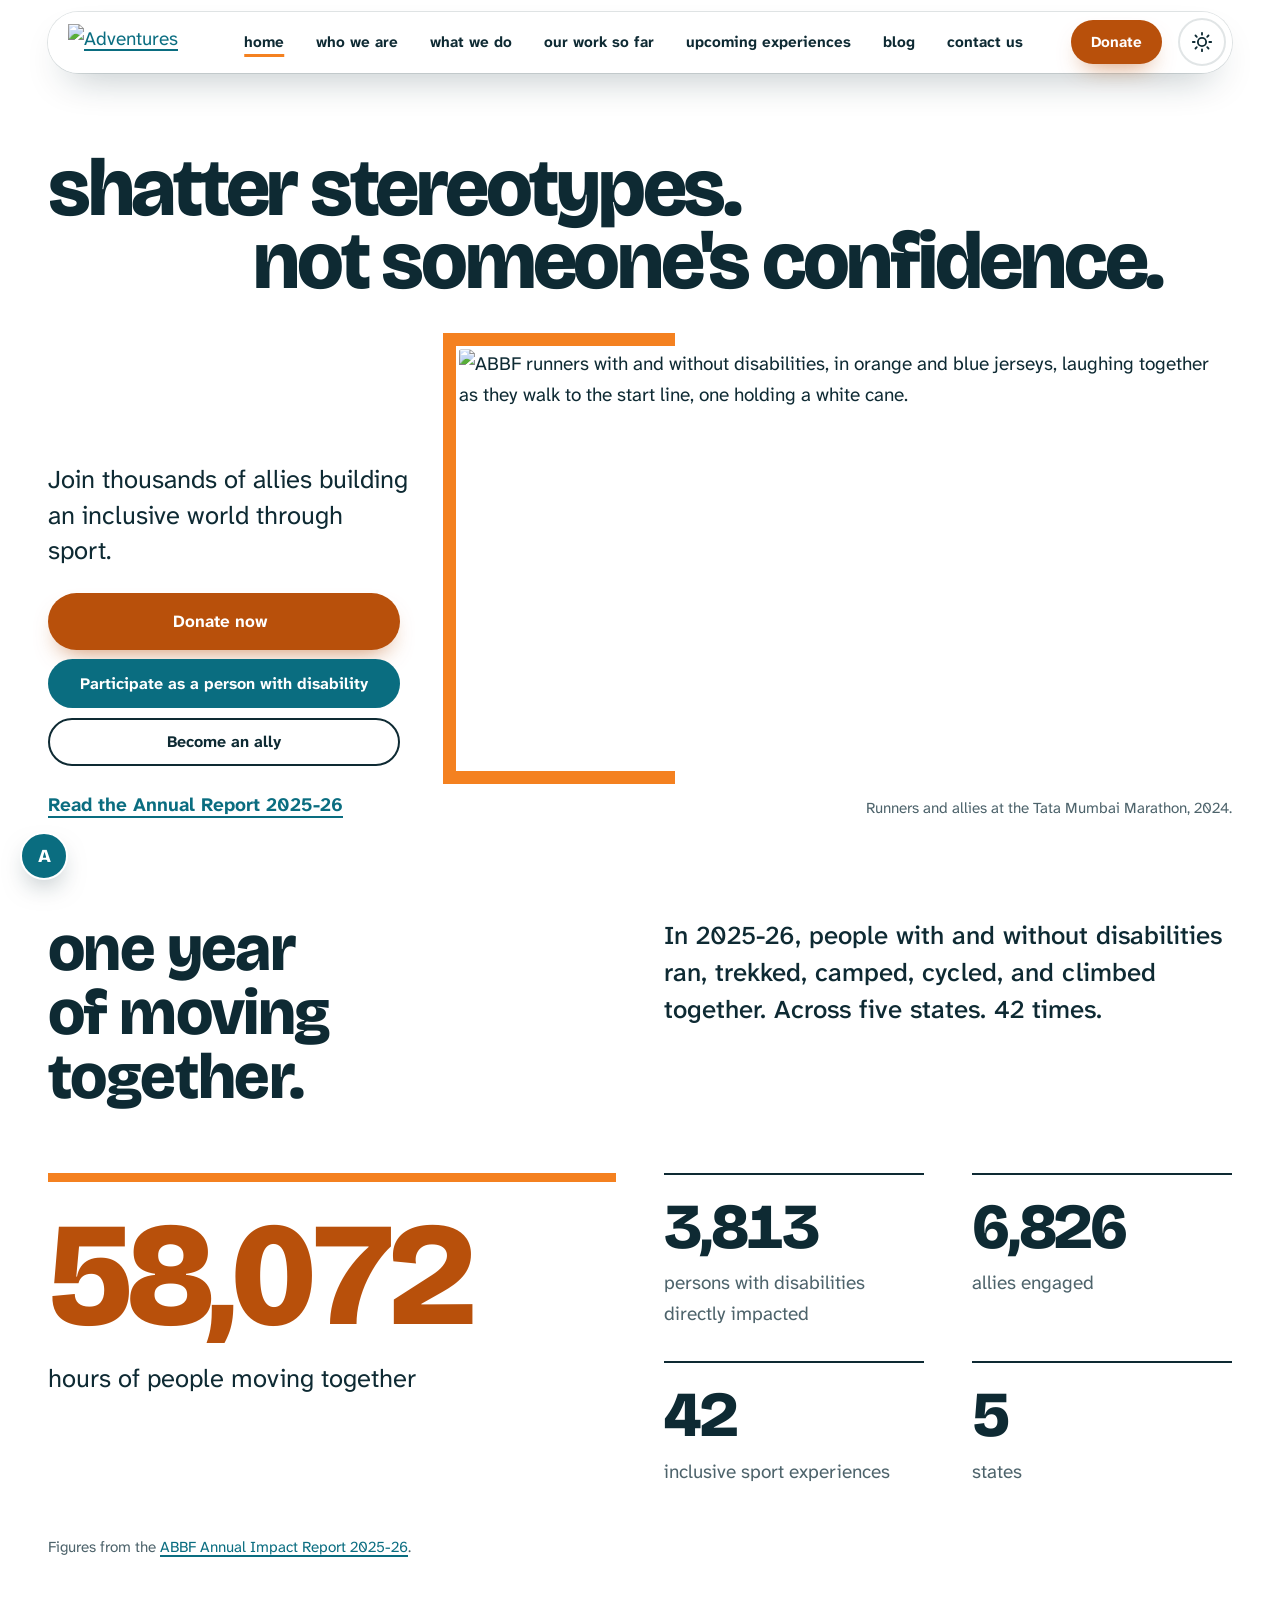
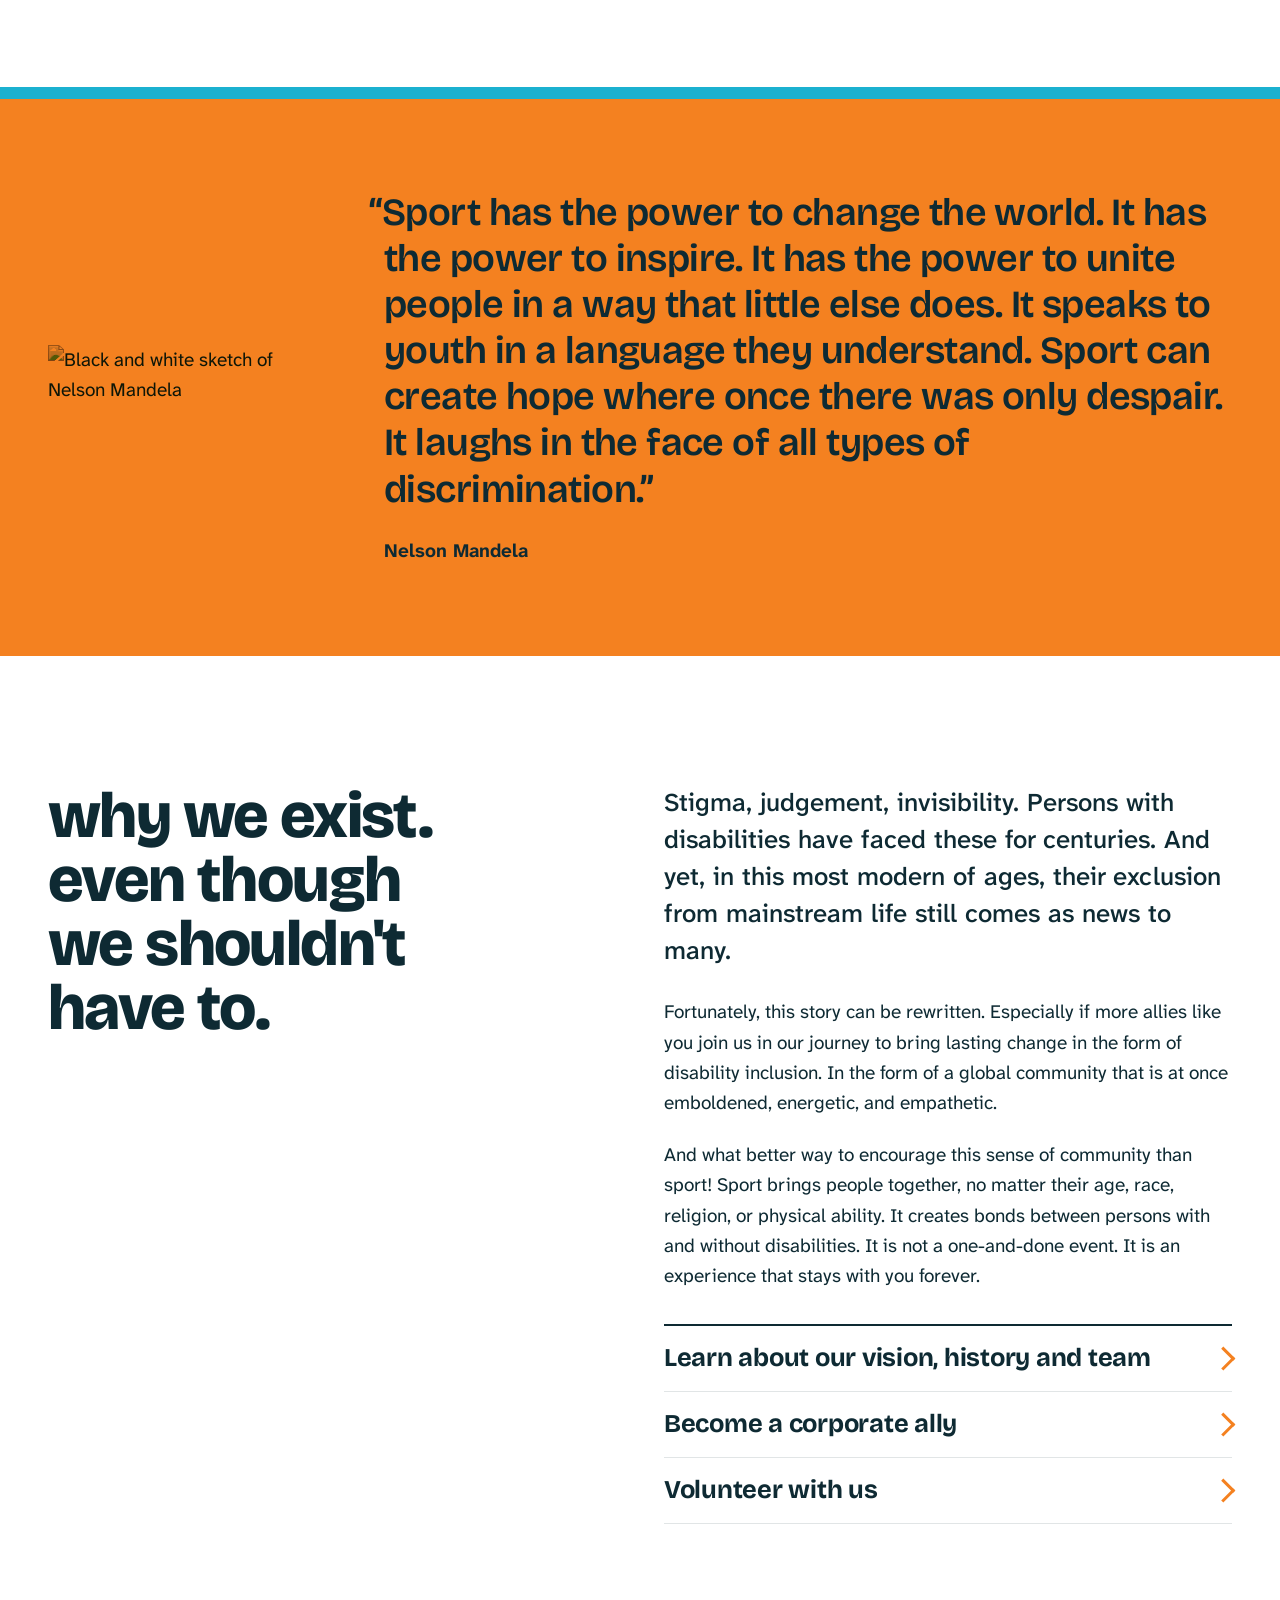
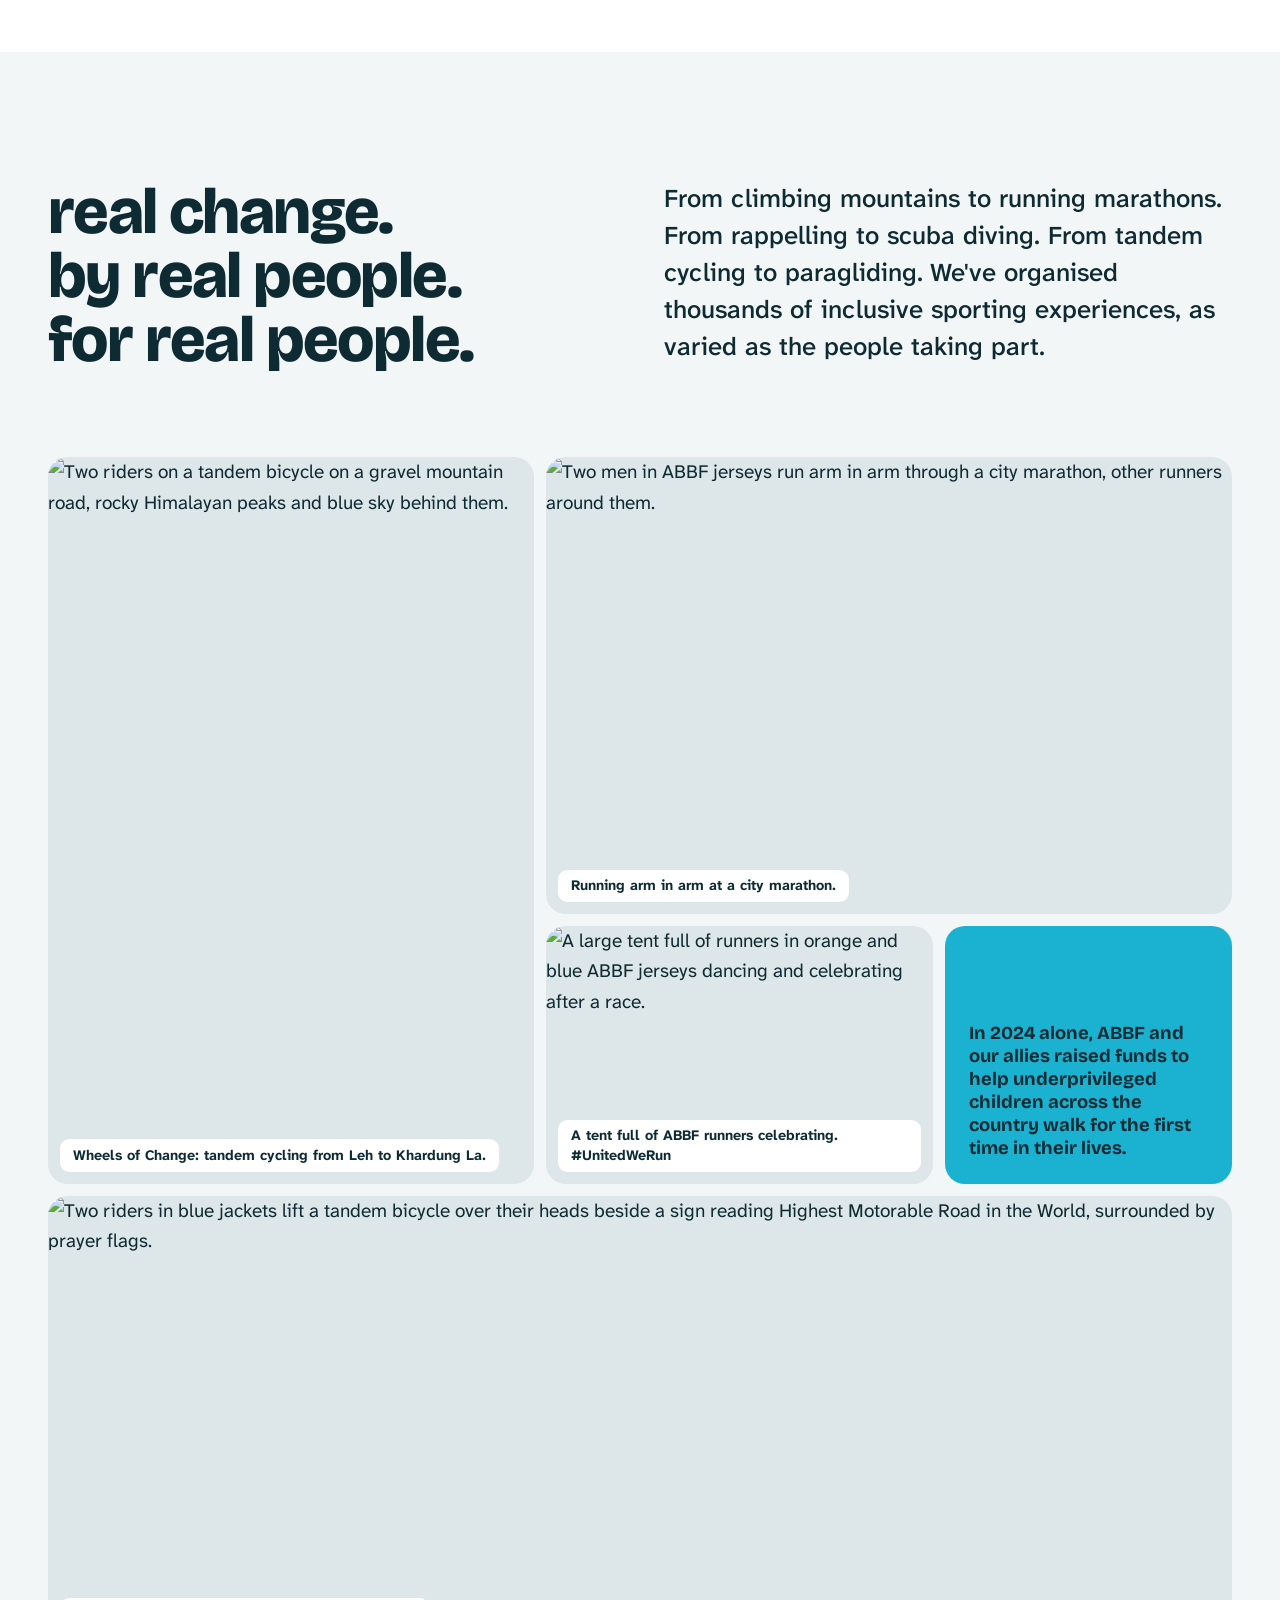
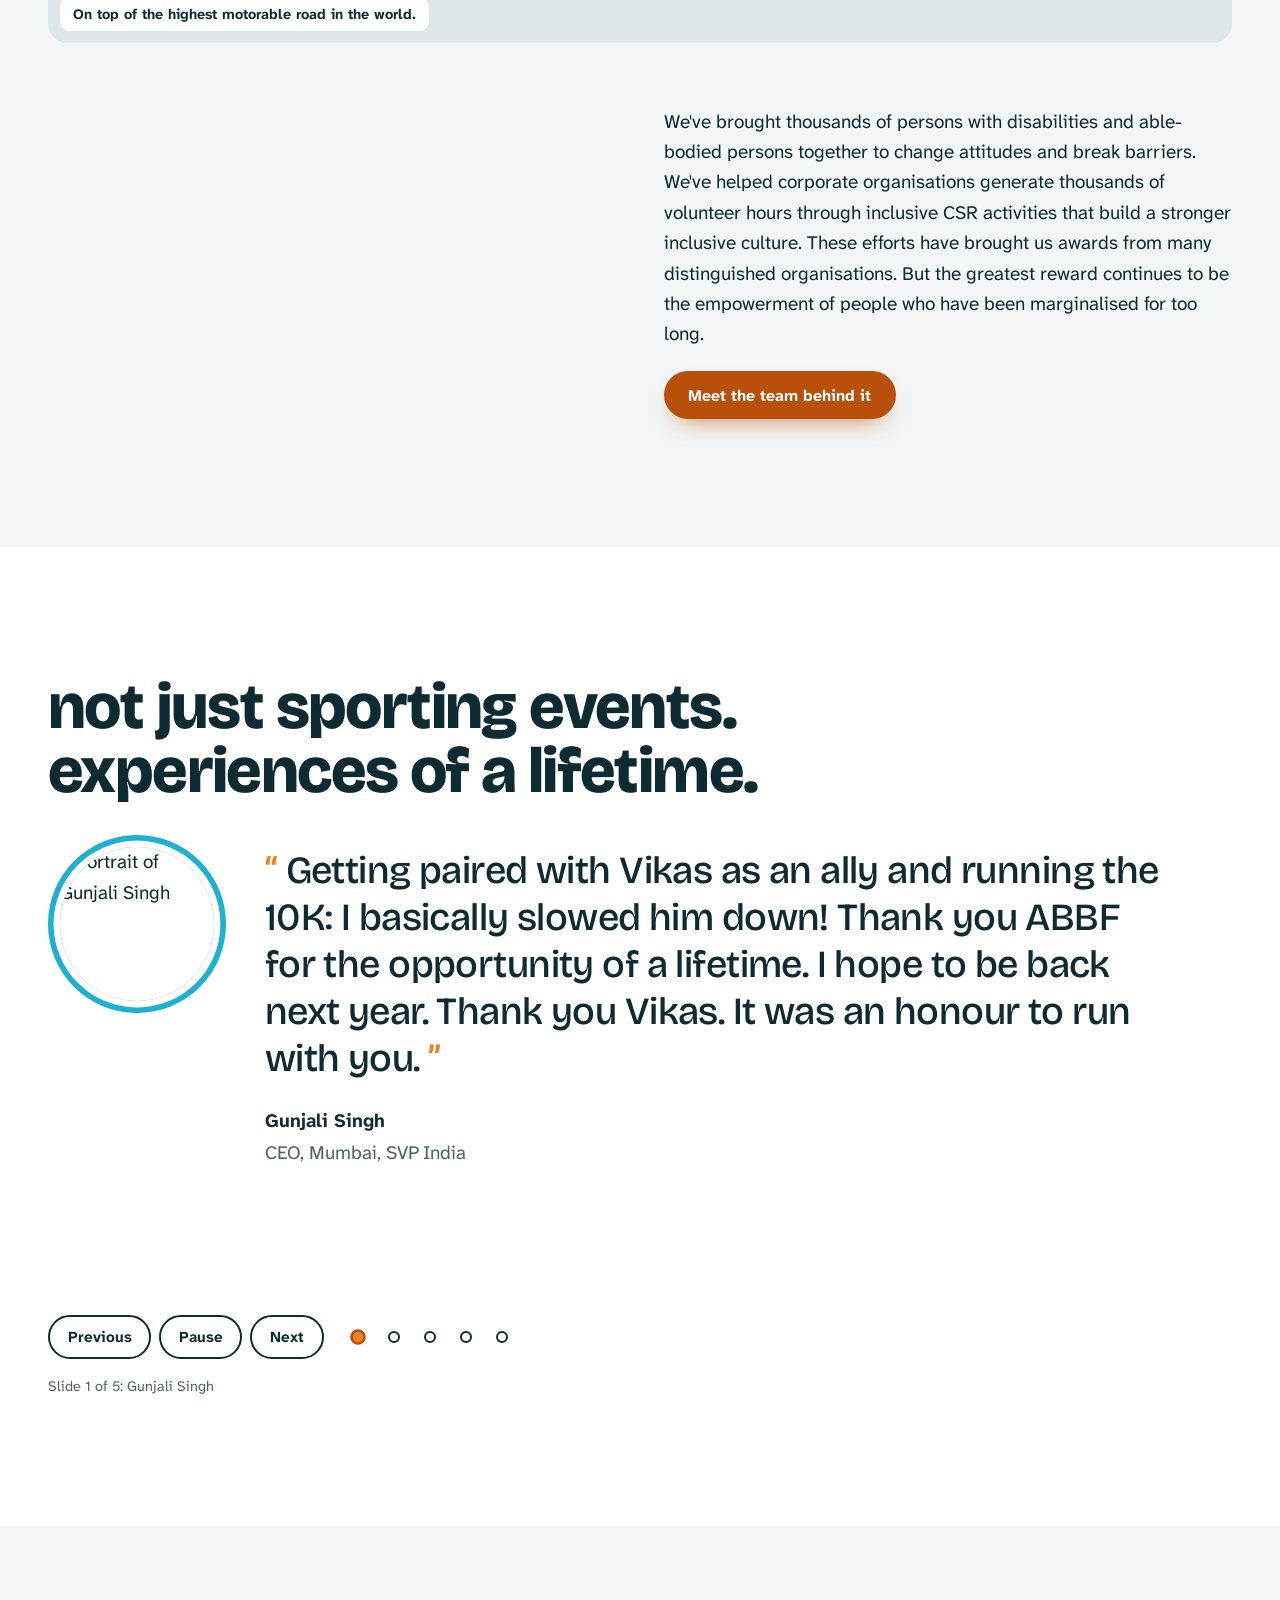
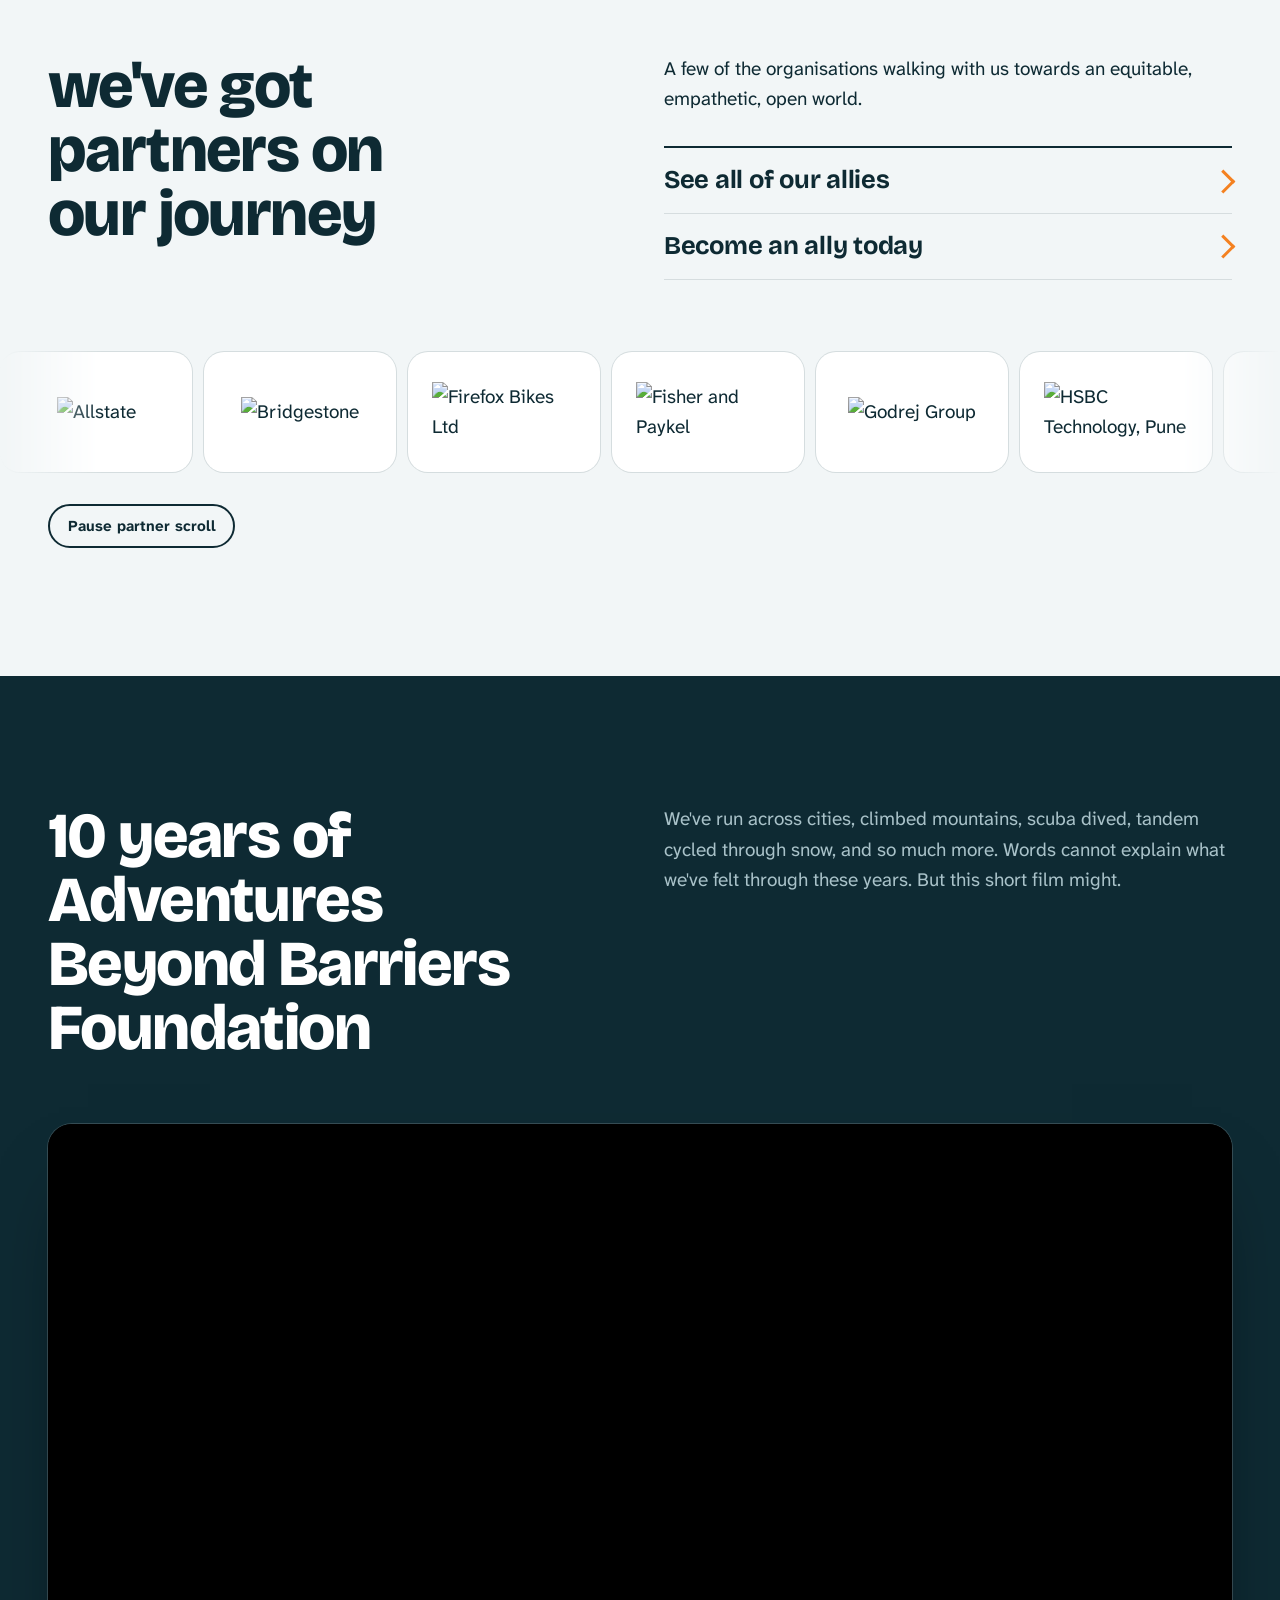
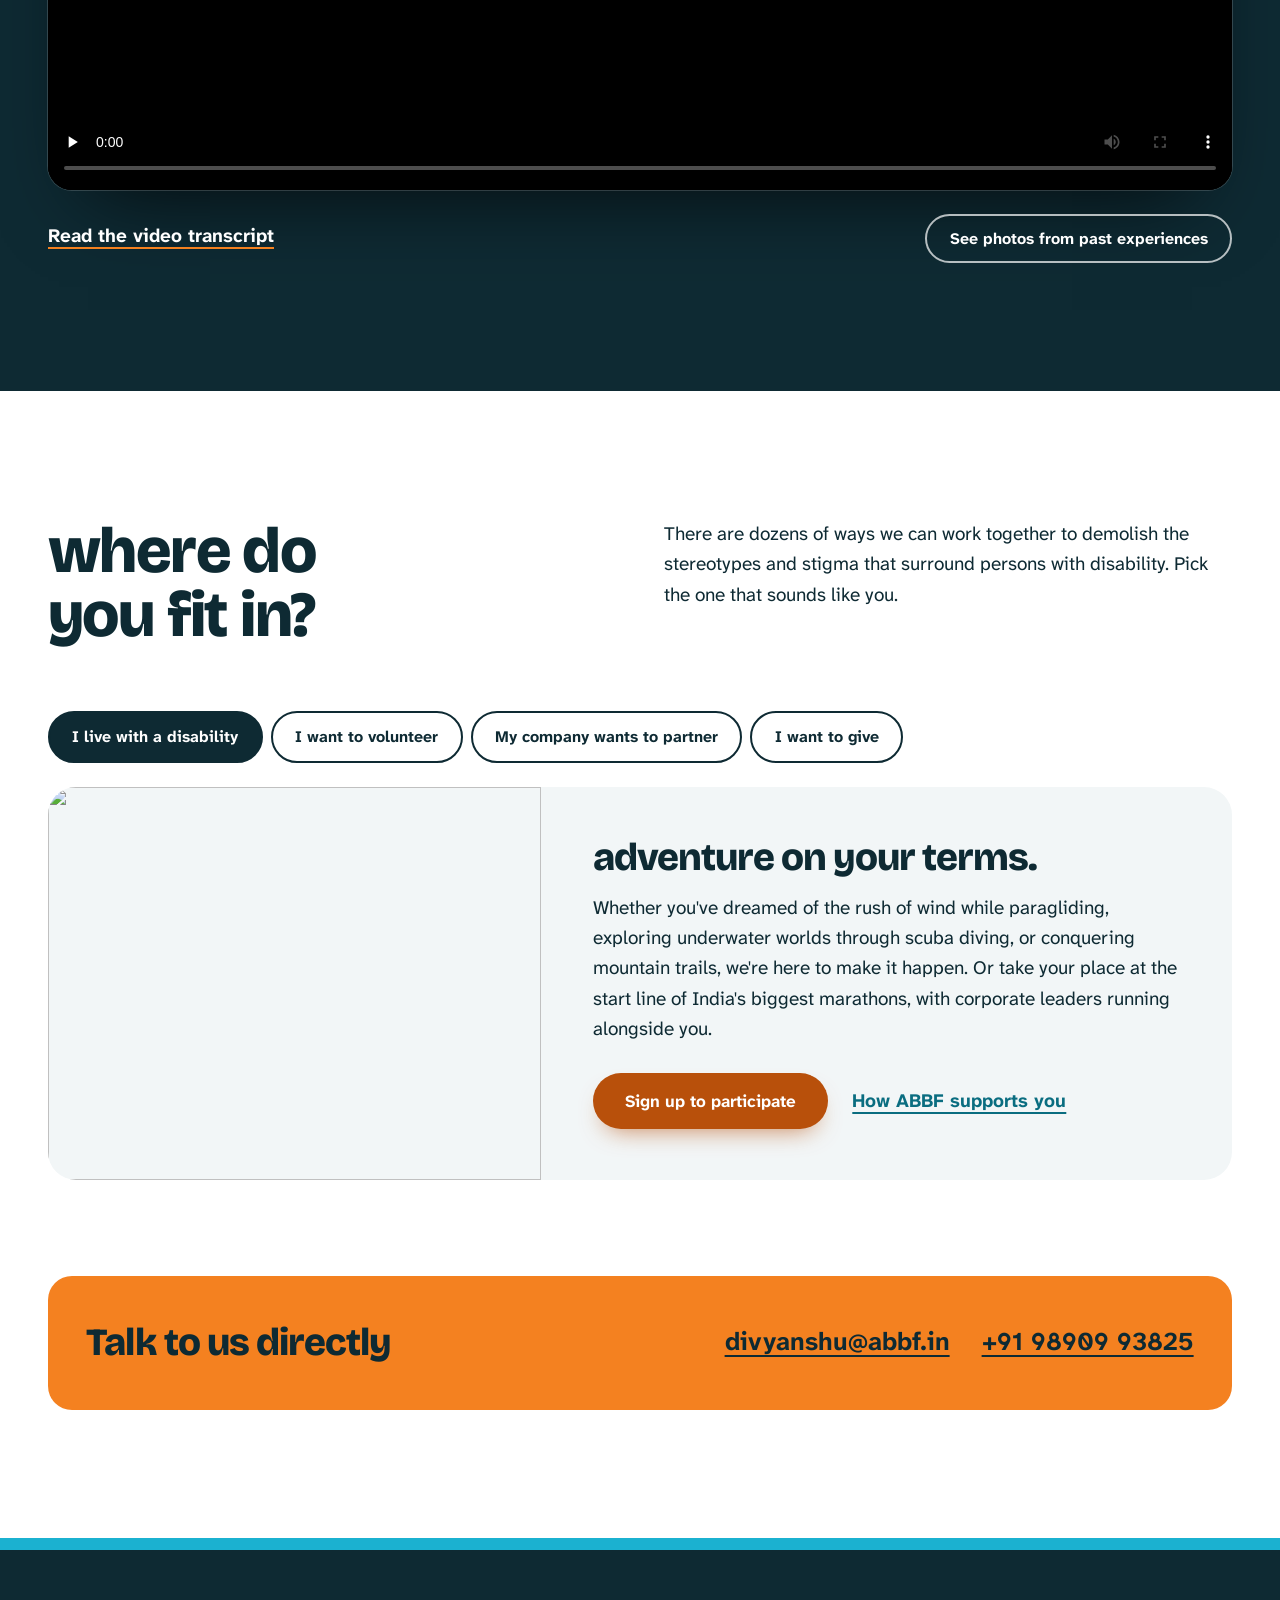
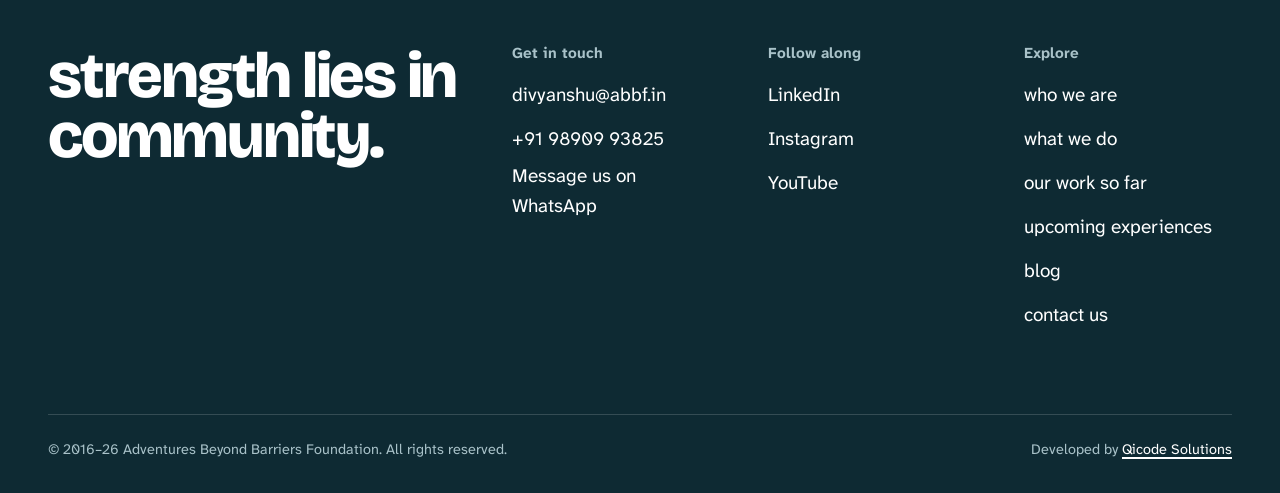
==== commit 1d14e090: "Add vision and mission explorer to about page, and light/dark mode About page: chapter index, tabbed" ====
--- a/index.html
+++ b/index.html
@@ -3,6 +3,12 @@
   <head>
     <meta charset="utf-8" />
     <meta name="viewport" content="width=device-width, initial-scale=1" />
+    <script>
+      /* Set the theme before first paint: saved choice, else the OS setting */
+      try {
+        document.documentElement.setAttribute("data-theme", localStorage.getItem("abbf-theme") || (matchMedia("(prefers-color-scheme: dark)").matches ? "dark" : "light"));
+      } catch (e) {}
+    </script>
     <title>Adventures Beyond Barriers Foundation - Strength Lies in Community</title>
     <meta
       name="description"
--- a/css/tokens.css
+++ b/css/tokens.css
@@ -27,6 +27,15 @@
   --color-error: #b3261e;
   --color-focus-ring: var(--color-accent-cyan-deep);
 
+  /* Theme-aware roles. In light mode they alias the brand values above. */
+  --color-ink-bg: var(--color-ink); /* dark bands: footer, .section--ink */
+  --color-ink-bg-2: var(--color-ink-2);
+  --color-on-accent: #0e2a33; /* text on orange/cyan/white fills, never flips */
+  --color-fill-strong: var(--color-ink); /* selected/hover chips */
+  --color-on-fill-strong: #ffffff;
+  --color-header-bg: rgba(255, 255, 255, 0.92);
+  --color-impact-lead: var(--color-accent-orange-deep);
+
   /* Type */
   --font-display: "Bricolage Grotesque", "Arial Narrow", sans-serif;
   --font-body: "Atkinson Hyperlegible Next", "Atkinson Hyperlegible", system-ui, sans-serif;
@@ -53,8 +62,39 @@
   --motion-ease: var(--ease-spring);
 }
 
-/* High-contrast mode (toolbar toggle) */
+/* Dark mode (header toggle; defaults to the OS setting, see the inline script in each <head>).
+   Pairs checked against --color-white #0b1e24: ink 15.6:1, muted 9.0:1, orange text 8.1:1, cyan text 9.3:1. */
+html[data-theme="dark"] {
+  color-scheme: dark;
+  --color-white: #0b1e24;
+  --color-chalk: #112a32;
+  --color-paper-2: #17343d;
+  --color-ink: #e9f1f3;
+  --color-muted: #a9c2c9;
+  --color-line: rgba(255, 255, 255, 0.14);
+  --color-accent-orange-text: #ff9f52;
+  --color-accent-cyan-text: #6ad3e8;
+  --color-focus-ring: #6ad3e8;
+  --color-ink-bg: #061317;
+  --color-ink-bg-2: #112a32;
+  --color-fill-strong: #e9f1f3;
+  --color-on-fill-strong: #0e2a33;
+  --color-header-bg: rgba(11, 30, 36, 0.88);
+  --color-impact-lead: var(--color-accent-orange);
+}
+
+/* High-contrast mode (toolbar toggle) — always light, overrides dark mode */
 html[data-a11y-contrast="high"] {
+  color-scheme: light;
+  --color-white: #ffffff;
+  --color-paper-2: #ffffff;
+  --color-ink-bg: #000000;
+  --color-ink-bg-2: #000000;
+  --color-fill-strong: #000000;
+  --color-on-fill-strong: #ffffff;
+  --color-on-accent: #000000;
+  --color-header-bg: #ffffff;
+  --color-impact-lead: #8a3a00;
   --color-ink: #000000;
   --color-ink-2: #000000;
   --color-chalk: #ffffff;
--- a/css/site-a11y.css
+++ b/css/site-a11y.css
@@ -104,7 +104,7 @@
   z-index: 400;
   padding: 0.85rem 1.25rem;
   border-radius: 999px;
-  background: var(--color-ink);
+  background: var(--color-ink-bg);
   color: #fff;
   font-weight: 700;
   text-decoration: none;
@@ -195,8 +195,8 @@
 
 .btn-ghost:hover,
 .btn-ghost[aria-pressed="true"] {
-  background: var(--color-ink);
-  color: #fff;
+  background: var(--color-fill-strong);
+  color: var(--color-on-fill-strong);
 }
 
 .btn-ghost-light,
@@ -242,7 +242,7 @@
   align-items: center;
   gap: 1rem;
   padding: 0.4rem 0.4rem 0.4rem 1.25rem;
-  background: rgba(255, 255, 255, 0.92);
+  background: var(--color-header-bg);
   -webkit-backdrop-filter: blur(18px) saturate(1.4);
   backdrop-filter: blur(18px) saturate(1.4);
   border-radius: 999px;
@@ -315,8 +315,8 @@
   padding: 0;
   border: 0;
   border-radius: 50%;
-  background: var(--color-ink);
-  color: #fff;
+  background: var(--color-fill-strong);
+  color: var(--color-on-fill-strong);
   cursor: pointer;
   transition: transform var(--motion-duration) var(--ease-spring);
 }
@@ -562,7 +562,7 @@
 }
 
 .a11y-toolbar__toggle[aria-expanded="true"] {
-  background: var(--color-ink);
+  background: var(--color-ink-bg);
 }
 
 .a11y-toolbar__panel {
@@ -571,7 +571,7 @@
   bottom: calc(100% + 0.75rem);
   width: 17rem;
   padding: 1.25rem;
-  background: #fff;
+  background: var(--color-white);
   border-radius: 1.25rem;
   box-shadow: 0 0 0 1px var(--color-line), 0 30px 60px -24px rgba(14, 42, 51, 0.5);
 }
@@ -602,7 +602,7 @@
   padding: 0.35rem 0.85rem;
   border: 2px solid var(--color-ink);
   border-radius: 999px;
-  background: #fff;
+  background: var(--color-white);
   color: var(--color-ink);
   font-family: var(--font-body);
   font-size: 0.9rem;
@@ -619,8 +619,8 @@
 
 .a11y-toolbar__panel button:hover,
 .a11y-toolbar__panel button[aria-pressed="true"] {
-  background: var(--color-ink);
-  color: #fff;
+  background: var(--color-fill-strong);
+  color: var(--color-on-fill-strong);
 }
 
 /* --- Sections --- */
@@ -635,7 +635,7 @@
 }
 
 .section--ink {
-  background: var(--color-ink);
+  background: var(--color-ink-bg);
   color: #fff;
 }
 
@@ -1127,7 +1127,7 @@
   aspect-ratio: 1;
   border-radius: 50%;
   object-fit: cover;
-  box-shadow: 0 0 0 0.4rem #fff, 0 0 0 0.75rem var(--color-accent-cyan);
+  box-shadow: 0 0 0 0.4rem var(--color-white), 0 0 0 0.75rem var(--color-accent-cyan);
 }
 
 .carousel__quote {
@@ -1192,8 +1192,8 @@
 
 .carousel__btn:hover,
 .carousel__btn[aria-pressed="true"] {
-  background: var(--color-ink);
-  color: #fff;
+  background: var(--color-fill-strong);
+  color: var(--color-on-fill-strong);
 }
 
 .carousel__btn:active {
@@ -1353,7 +1353,7 @@
   margin-top: 1rem;
   padding: 1.25rem 1.5rem;
   border-radius: 1rem;
-  background: var(--color-ink-2);
+  background: var(--color-ink-bg-2);
   color: var(--color-muted-on-ink);
 }
 
@@ -1467,7 +1467,7 @@
 /* --- Footer --- */
 .site-footer {
   padding: clamp(4rem, 8vw, 6rem) 0 2rem;
-  background: var(--color-ink);
+  background: var(--color-ink-bg);
   color: #fff;
   border-top: 0.75rem solid var(--color-accent-cyan);
 }
@@ -1590,7 +1590,7 @@
 
 .impact__item--lead dd {
   font-size: clamp(4rem, 2rem + 9vw, 10rem);
-  color: var(--color-accent-orange-deep);
+  color: var(--color-impact-lead);
 }
 
 .impact dt {
@@ -1635,7 +1635,7 @@
   padding: 0.75rem 1.4rem;
   border: 2px solid var(--color-ink);
   border-radius: 999px;
-  background: #fff;
+  background: var(--color-white);
   color: var(--color-ink);
   font: 700 1rem/1.2 var(--font-body);
   cursor: pointer;
@@ -1652,8 +1652,8 @@
 }
 
 .roles__tabs [role="tab"][aria-selected="true"] {
-  background: var(--color-ink);
-  color: #fff;
+  background: var(--color-fill-strong);
+  color: var(--color-on-fill-strong);
 }
 
 .roles__panel {
@@ -2045,7 +2045,7 @@
   min-height: 15rem;
   padding: 1.5rem;
   border-radius: 1.25rem;
-  background: var(--color-ink-2);
+  background: var(--color-ink-bg-2);
 }
 
 .verticals li:nth-child(odd) {
@@ -2208,3 +2208,439 @@
   flex-wrap: wrap;
   gap: 0.75rem;
 }
+
+/* ===== Dark mode ===== */
+
+/* Orange/cyan/white fills keep navy text in both themes */
+html[data-theme="dark"] :is(.section--orange, .quote-block, .contact-strip, .empty, .verticals li,
+  .mosaic__note, .mosaic__item figcaption, .options a:hover, .options--give a, .mobile-nav__close,
+  .quick-actions__link--primary, .btn-white:hover, .btn-ghost-light:hover, .btn-secondary:hover) {
+  --color-ink: var(--color-on-accent);
+  --color-muted: var(--color-on-accent);
+  --color-accent-orange-text: var(--color-on-accent);
+  --color-accent-cyan-text: var(--color-on-accent);
+  --color-focus-ring: var(--color-on-accent);
+  --color-fill-strong: var(--color-on-accent);
+  --color-on-fill-strong: #ffffff;
+}
+
+/* logo.png ships on a white box: give it a white chip instead of multiplying into the dark bar */
+html[data-theme="dark"] .site-header__logo {
+  padding: 0 0.85rem;
+  margin-left: -0.85rem;
+  background: #fff;
+  border-radius: 999px;
+}
+
+html[data-theme="dark"] .site-header__logo img {
+  mix-blend-mode: normal;
+}
+
+html[data-theme="dark"] .section--ink,
+html[data-theme="dark"] .site-footer {
+  box-shadow: inset 0 1px 0 var(--color-line);
+}
+
+html[data-theme="dark"] img:not(.site-header__logo img, .logo-grid img, .partners-marquee__item img) {
+  filter: brightness(0.92);
+}
+
+/* Theme toggle (header) */
+.theme-toggle {
+  display: inline-flex;
+  align-items: center;
+  justify-content: center;
+  flex: none;
+  width: 48px;
+  height: 48px;
+  margin-left: auto;
+  padding: 0;
+  border: 2px solid var(--color-line);
+  border-radius: 50%;
+  background: transparent;
+  color: var(--color-ink);
+  cursor: pointer;
+  transition: transform var(--motion-duration) var(--ease-spring), background-color 0.25s var(--ease-out);
+}
+
+.theme-toggle:hover {
+  background: var(--color-chalk);
+}
+
+.theme-toggle:active {
+  transform: scale(0.94);
+}
+
+.theme-toggle svg {
+  width: 22px;
+  height: 22px;
+}
+
+.theme-toggle .theme-toggle__moon,
+html[data-theme="dark"] .theme-toggle .theme-toggle__sun {
+  display: none;
+}
+
+html[data-theme="dark"] .theme-toggle .theme-toggle__moon {
+  display: block;
+}
+
+.site-header__menu-btn {
+  margin-left: 0;
+}
+
+@media (min-width: 1180px) {
+  .theme-toggle {
+    margin-left: 0;
+    order: 3;
+  }
+}
+
+/* Smooth the swap, but never on first paint (class is added after load) */
+html.theme-ready body,
+html.theme-ready .section,
+html.theme-ready .site-header__bar {
+  transition: background-color 0.35s var(--ease-out), color 0.35s var(--ease-out);
+}
+
+/* ===== About: chapter index ===== */
+.chapters {
+  display: flex;
+  flex-wrap: wrap;
+  gap: 0.5rem;
+  margin-top: clamp(1.75rem, 3vw, 2.5rem);
+  animation: fade 0.8s var(--ease-out) 0.3s both;
+}
+
+.chapters a {
+  display: inline-flex;
+  align-items: center;
+  min-height: 44px;
+  padding: 0.4rem 1.1rem;
+  border: 2px solid var(--color-line);
+  border-radius: 999px;
+  color: var(--color-ink);
+  font-size: 0.95rem;
+  font-weight: 700;
+  text-decoration: none;
+  transition: background-color 0.25s var(--ease-out), border-color 0.25s var(--ease-out),
+    transform var(--motion-duration) var(--ease-spring);
+}
+
+.chapters a:hover {
+  background: var(--color-chalk);
+  border-color: var(--color-accent-orange);
+  color: var(--color-ink);
+  transform: translateY(-2px);
+}
+
+/* ===== About: vision and mission explorer ===== */
+.creed {
+  display: grid;
+  grid-template-columns: minmax(0, 4fr) minmax(0, 8fr);
+  gap: clamp(1.5rem, 4vw, 4rem);
+  align-items: stretch;
+}
+
+.creed__tabs {
+  display: flex;
+  flex-direction: column;
+  gap: 0.25rem;
+}
+
+.creed__tabs [role="tab"] {
+  position: relative;
+  display: flex;
+  align-items: center;
+  min-height: 56px;
+  padding: 0.6rem 0 0.6rem 1.75rem;
+  border: 0;
+  border-bottom: 1px solid var(--color-line);
+  background: none;
+  color: var(--color-muted);
+  font: 800 var(--step-2) / 1.05 var(--font-display);
+  letter-spacing: -0.025em;
+  text-align: left;
+  cursor: pointer;
+  transition: color 0.25s var(--ease-out), padding-left var(--motion-duration) var(--ease-spring);
+}
+
+.creed__tabs [role="tab"]::before {
+  content: "";
+  position: absolute;
+  left: 0;
+  top: 50%;
+  width: 0.75rem;
+  height: 0.75rem;
+  margin-top: -0.375rem;
+  border-radius: 50%;
+  background: var(--color-accent-orange);
+  transform: scale(0);
+  transition: transform var(--motion-duration) var(--ease-spring);
+}
+
+.creed__tabs [role="tab"]:hover {
+  color: var(--color-ink);
+}
+
+.creed__tabs [role="tab"][aria-selected="true"] {
+  color: var(--color-ink);
+  padding-left: 2.25rem;
+}
+
+.creed__tabs [role="tab"][aria-selected="true"]::before {
+  transform: scale(1);
+}
+
+/* The ABBF bracket frames whichever idea is open */
+.creed__panel {
+  position: relative;
+  isolation: isolate;
+  display: flex;
+  flex-direction: column;
+  justify-content: center;
+  min-height: 24rem;
+  padding: clamp(2rem, 5vw, 4.5rem);
+  border-radius: 1.75rem;
+  background: var(--color-chalk);
+  animation: panel-in 0.6s var(--ease-spring) both;
+}
+
+.creed__panel[hidden] {
+  display: none;
+}
+
+.creed__panel::before {
+  content: "";
+  position: absolute;
+  z-index: -1;
+  top: clamp(1rem, 2.5vw, 1.75rem);
+  bottom: clamp(1rem, 2.5vw, 1.75rem);
+  left: clamp(1rem, 2.5vw, 1.75rem);
+  width: 22%;
+  border: 0.6rem solid var(--color-accent-orange);
+  border-right: 0;
+  transform-origin: left center;
+  animation: bracket 0.8s var(--ease-spring) 0.1s both;
+}
+
+.creed__statement {
+  margin: 0;
+  max-width: 20ch;
+  font-family: var(--font-display);
+  font-size: var(--step-3);
+  font-weight: 800;
+  line-height: 1;
+  letter-spacing: -0.03em;
+  text-wrap: balance;
+}
+
+.creed__support {
+  max-width: 54ch;
+  margin: clamp(1.25rem, 2.5vw, 2rem) 0 0;
+  font-size: var(--step-1);
+  line-height: 1.45;
+}
+
+.creed__support--first {
+  margin-top: 0;
+}
+
+.creed__quote {
+  margin: clamp(1.25rem, 2.5vw, 2rem) 0 0;
+  max-width: 50ch;
+}
+
+.creed__quote p {
+  margin: 0;
+  font-size: var(--step-1);
+  font-weight: 500;
+  line-height: 1.45;
+}
+
+.creed__quote footer {
+  margin-top: 0.75rem;
+  font-size: 0.95rem;
+  color: var(--color-muted);
+}
+
+.outcomes {
+  display: grid;
+  grid-template-columns: repeat(2, minmax(0, 1fr));
+  gap: 1rem var(--gutter);
+  margin: 1.5rem 0 0;
+  padding: 0;
+  list-style: none;
+}
+
+.outcomes li {
+  padding-top: 0.85rem;
+  border-top: 2px solid var(--color-accent-orange);
+  font-family: var(--font-display);
+  font-size: var(--step-1);
+  font-weight: 700;
+  line-height: 1.15;
+  letter-spacing: -0.015em;
+}
+
+@media (max-width: 900px) {
+  .creed {
+    grid-template-columns: 1fr;
+  }
+
+  .creed__tabs {
+    flex-direction: row;
+    flex-wrap: wrap;
+    gap: 0.5rem;
+  }
+
+  .creed__tabs [role="tab"],
+  .creed__tabs [role="tab"][aria-selected="true"] {
+    min-height: 48px;
+    padding: 0.6rem 1.1rem;
+    border: 2px solid var(--color-line);
+    border-radius: 999px;
+    font: 700 1rem/1.2 var(--font-body);
+    letter-spacing: 0;
+  }
+
+  .creed__tabs [role="tab"]::before {
+    display: none;
+  }
+
+  .creed__tabs [role="tab"][aria-selected="true"] {
+    background: var(--color-fill-strong);
+    border-color: var(--color-fill-strong);
+    color: var(--color-on-fill-strong);
+  }
+
+  .creed__panel {
+    min-height: 0;
+  }
+
+  .creed__panel::before {
+    width: 30%;
+  }
+}
+
+@media (max-width: 560px) {
+  .outcomes {
+    grid-template-columns: 1fr;
+  }
+}
+
+/* ===== About: the journey ===== */
+.journey {
+  display: grid;
+  grid-template-columns: repeat(4, minmax(0, 1fr));
+  gap: 2rem var(--gutter);
+  margin: 0;
+  padding: 0;
+  list-style: none;
+}
+
+.journey li {
+  position: relative;
+  padding-top: 2rem;
+  border-top: 2px solid var(--color-line-on-ink);
+}
+
+/* a marker on the line for each step */
+.journey li::before {
+  content: "";
+  position: absolute;
+  top: -0.6rem;
+  left: 0;
+  width: 1.1rem;
+  height: 1.1rem;
+  border-radius: 50%;
+  background: var(--color-accent-orange);
+  box-shadow: 0 0 0 0.35rem var(--color-ink-bg);
+}
+
+.journey li:last-child::before {
+  background: var(--color-accent-cyan);
+}
+
+.journey__when {
+  margin: 0;
+  font-weight: 700;
+  color: var(--color-accent-orange);
+}
+
+.journey__what {
+  margin: 0.4rem 0 0.75rem;
+  font-size: var(--step-1);
+  letter-spacing: -0.015em;
+  color: #fff;
+}
+
+.journey li > p:last-child {
+  margin: 0;
+  color: var(--color-muted-on-ink);
+}
+
+.journey__source {
+  margin: clamp(2.5rem, 5vw, 3.5rem) 0 0;
+  font-size: 0.95rem;
+  color: var(--color-muted-on-ink);
+}
+
+.journey__source a {
+  color: #fff;
+}
+
+@media (max-width: 1000px) {
+  .journey {
+    grid-template-columns: repeat(2, minmax(0, 1fr));
+    row-gap: 3rem;
+  }
+}
+
+@media (max-width: 560px) {
+  .journey {
+    grid-template-columns: 1fr;
+  }
+}
+
+/* Stagger steps in as the line scrolls into view (JS adds the classes) */
+.reveal-pending {
+  opacity: 0;
+  transform: translateY(1.5rem);
+  transition: opacity 0.7s var(--ease-out), transform 0.9s var(--ease-spring);
+}
+
+.reveal-pending.is-revealed {
+  opacity: 1;
+  transform: none;
+}
+
+.journey li:nth-child(2) { transition-delay: 0.1s; }
+.journey li:nth-child(3) { transition-delay: 0.2s; }
+.journey li:nth-child(4) { transition-delay: 0.3s; }
+
+/* Founder line, no illustration */
+.quote-block--solo .quote-block__figure {
+  padding-bottom: clamp(3.5rem, 7vw, 6rem);
+}
+
+.quote-block--solo .quote-block__text p {
+  max-width: 26ch;
+  font-size: var(--step-3);
+  font-weight: 800;
+  line-height: 1.02;
+  letter-spacing: -0.03em;
+}
+
+@media (prefers-reduced-motion: reduce) {
+  .creed__panel,
+  .creed__panel::before,
+  .chapters {
+    animation: none;
+  }
+}
+
+html[data-a11y-reduce-motion="true"] .creed__panel,
+html[data-a11y-reduce-motion="true"] .creed__panel::before {
+  animation: none !important;
+}
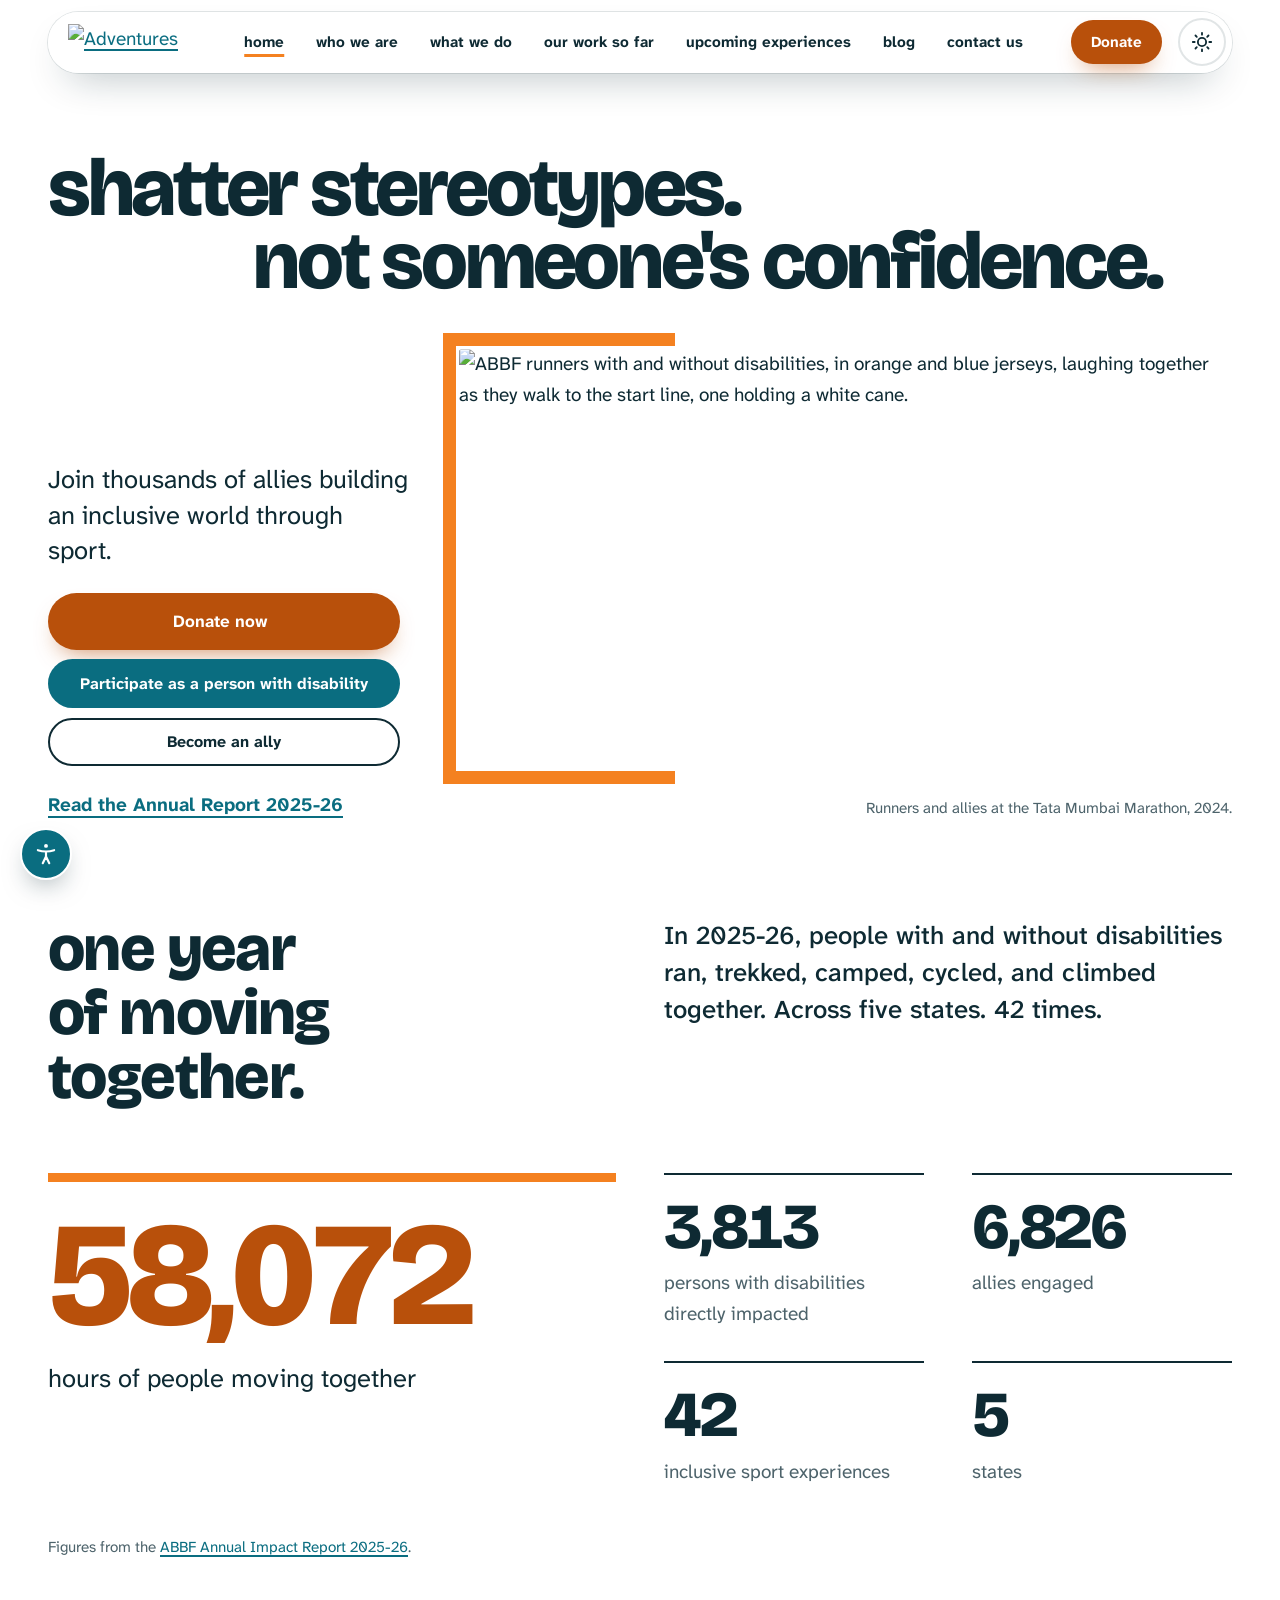
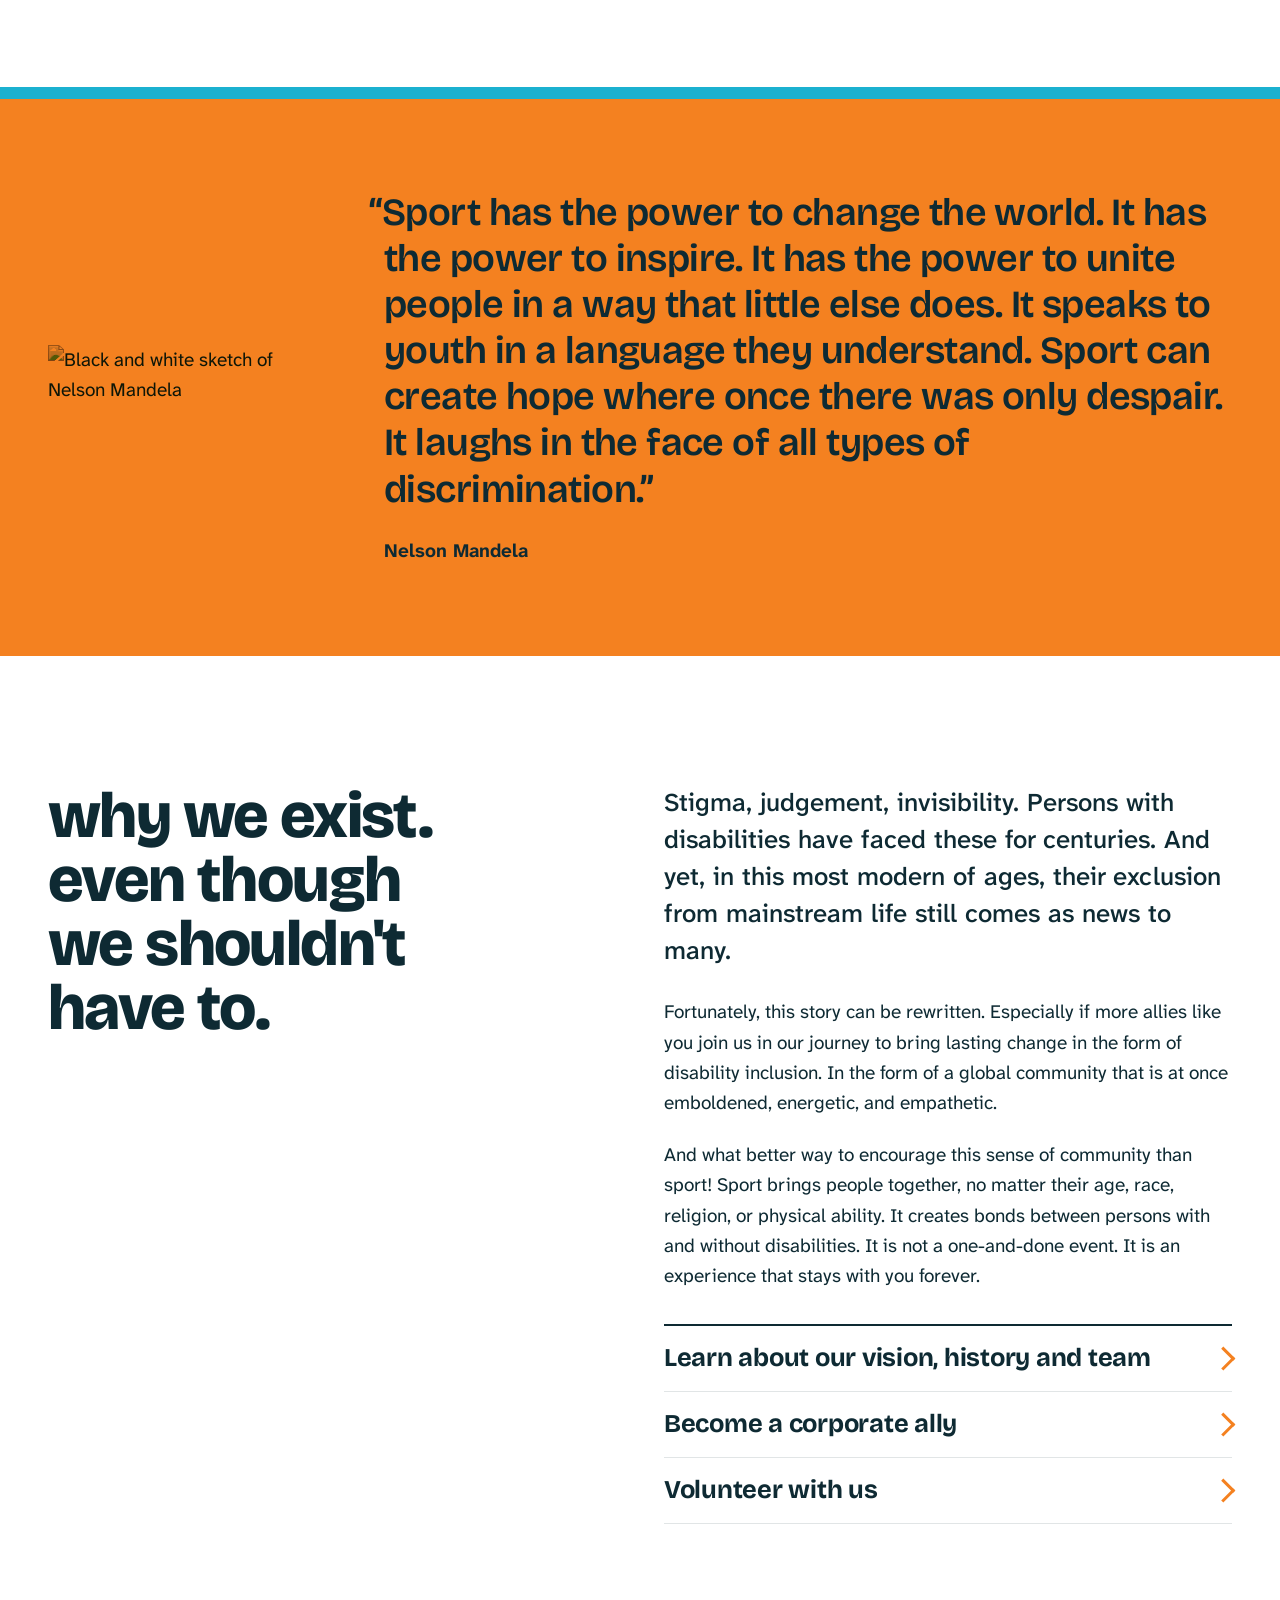
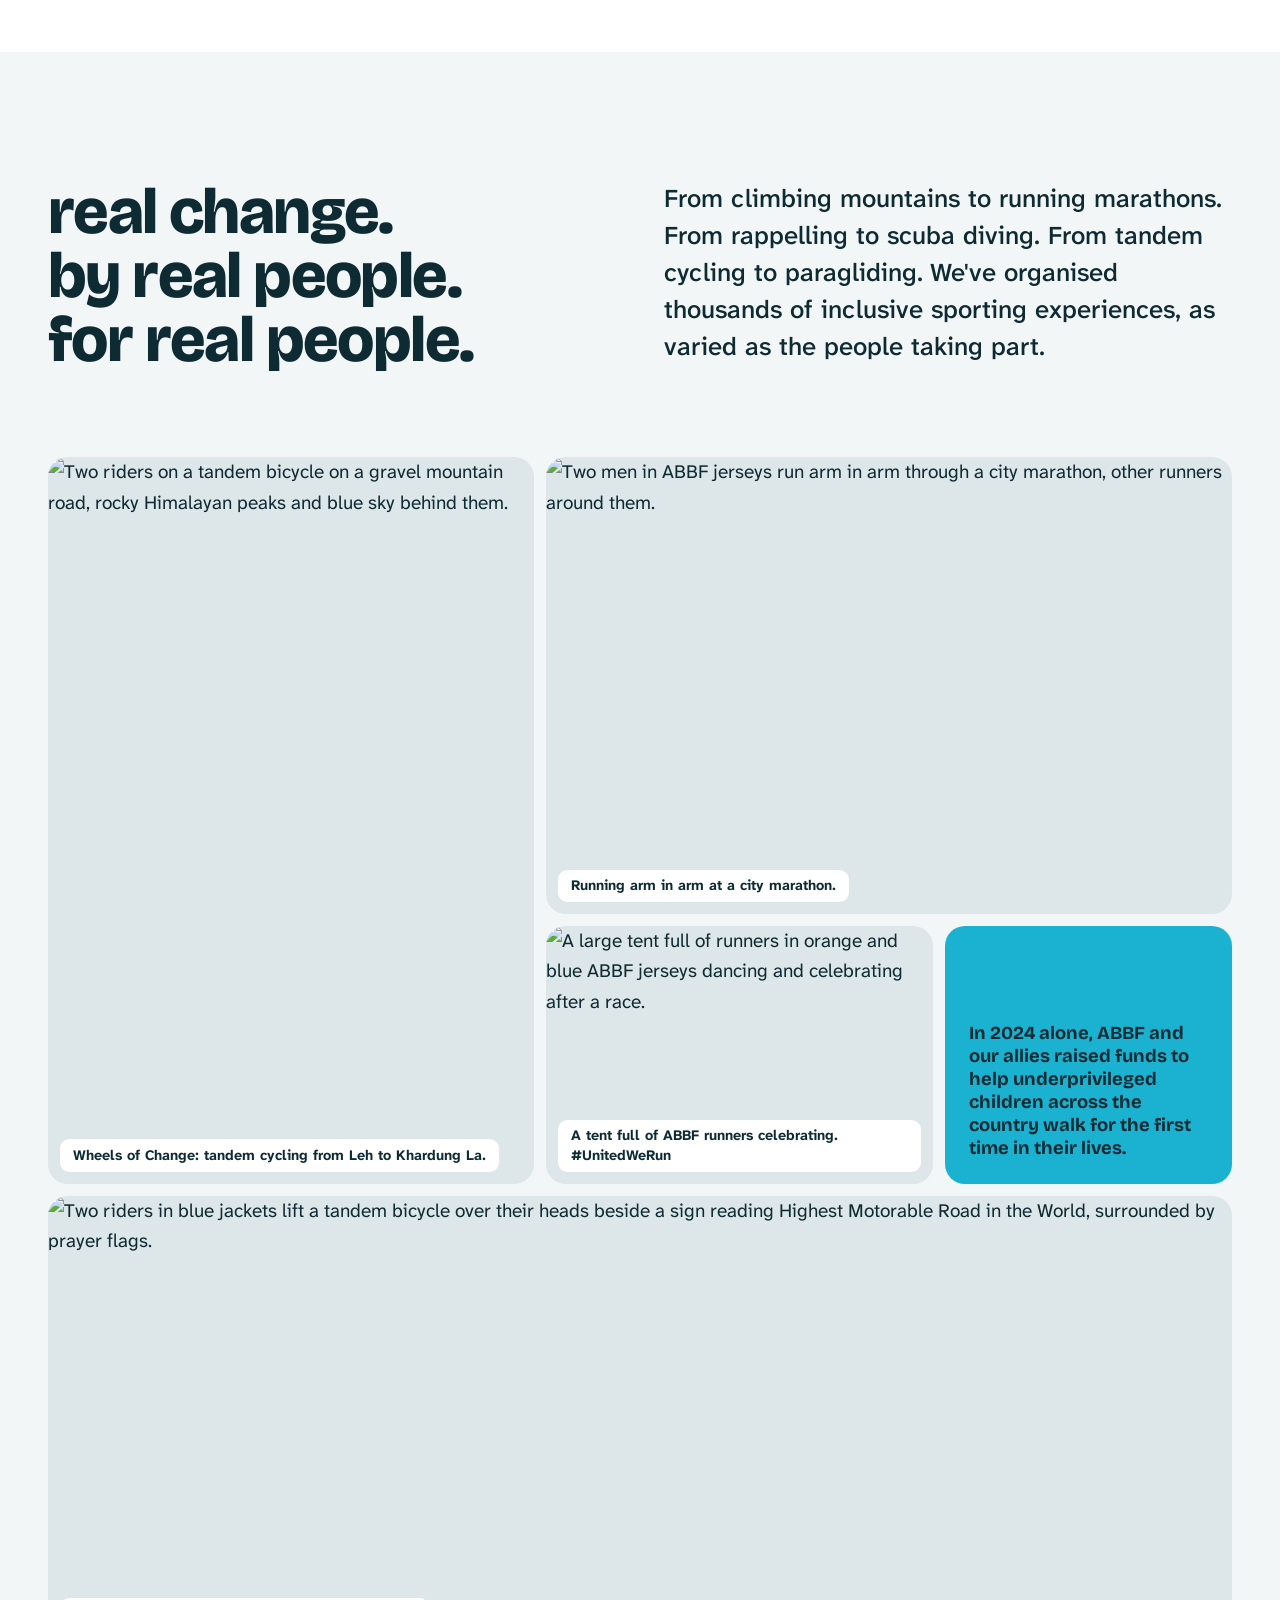
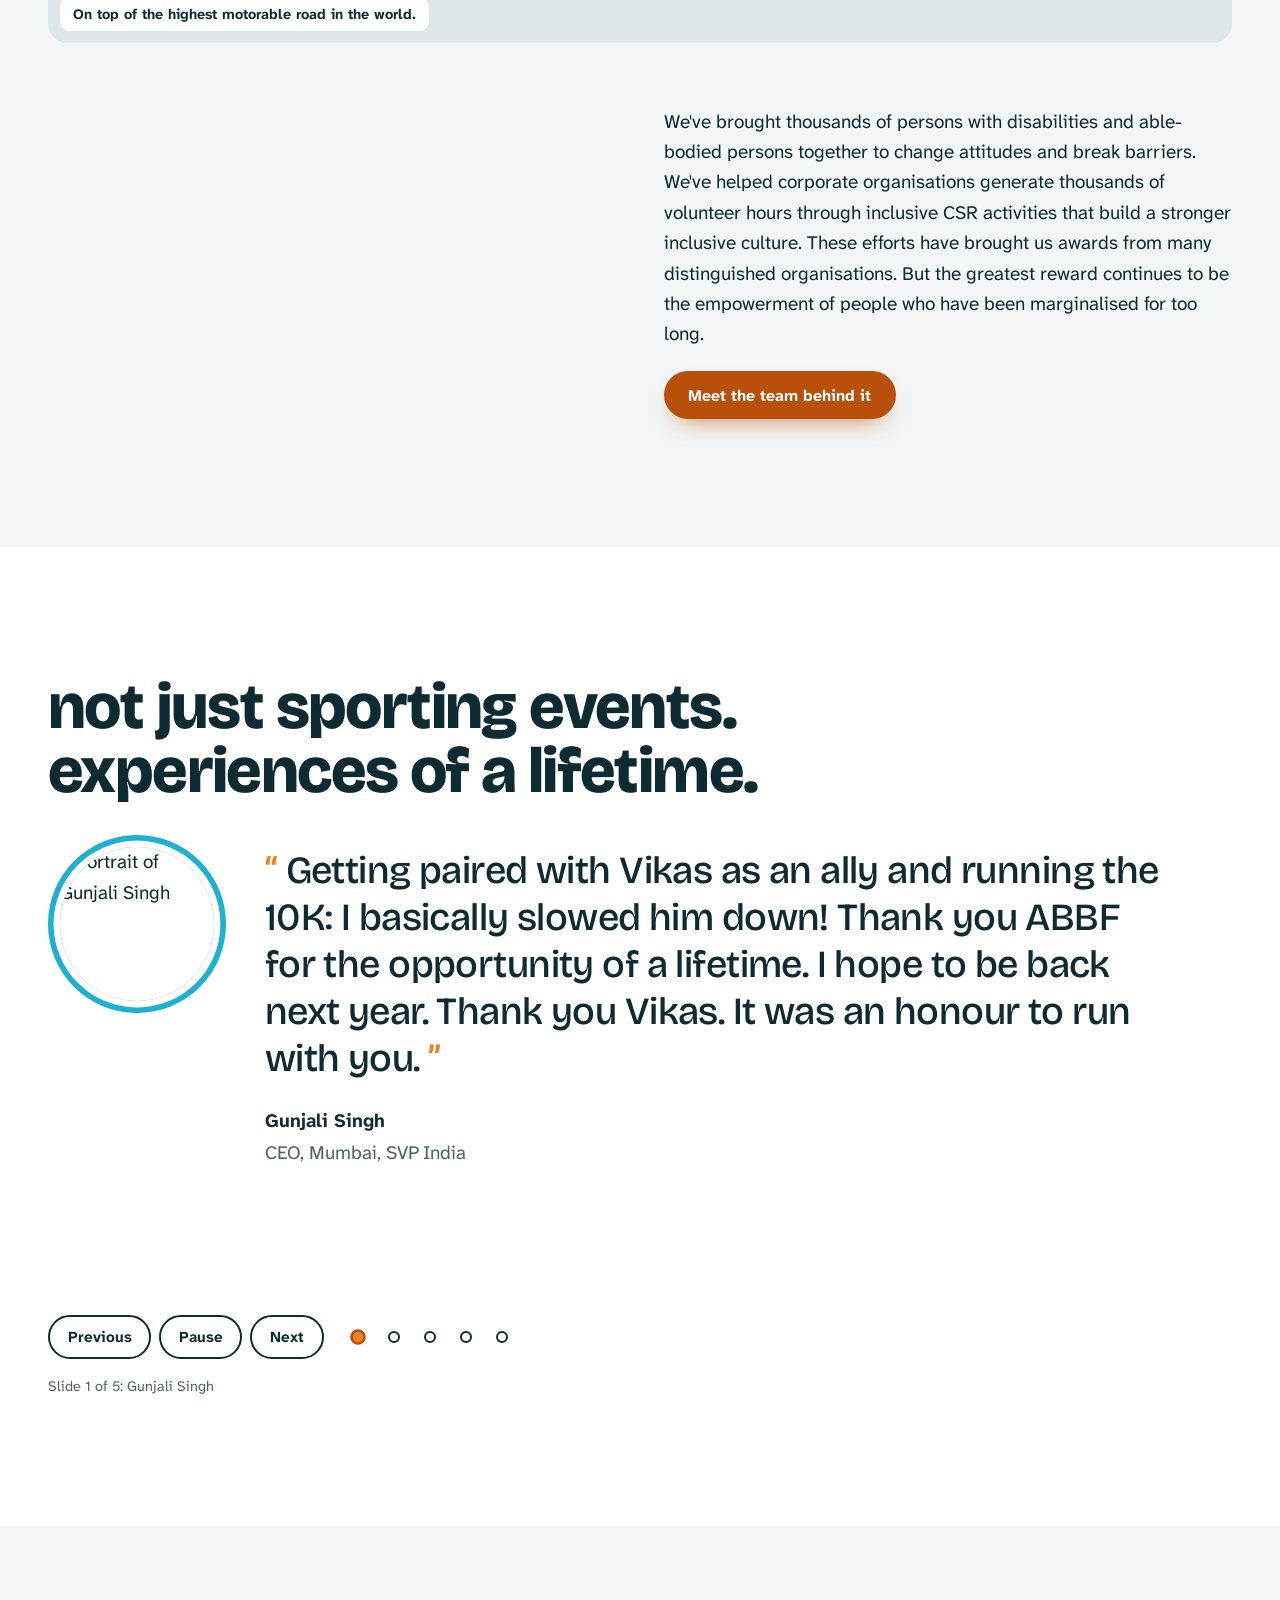
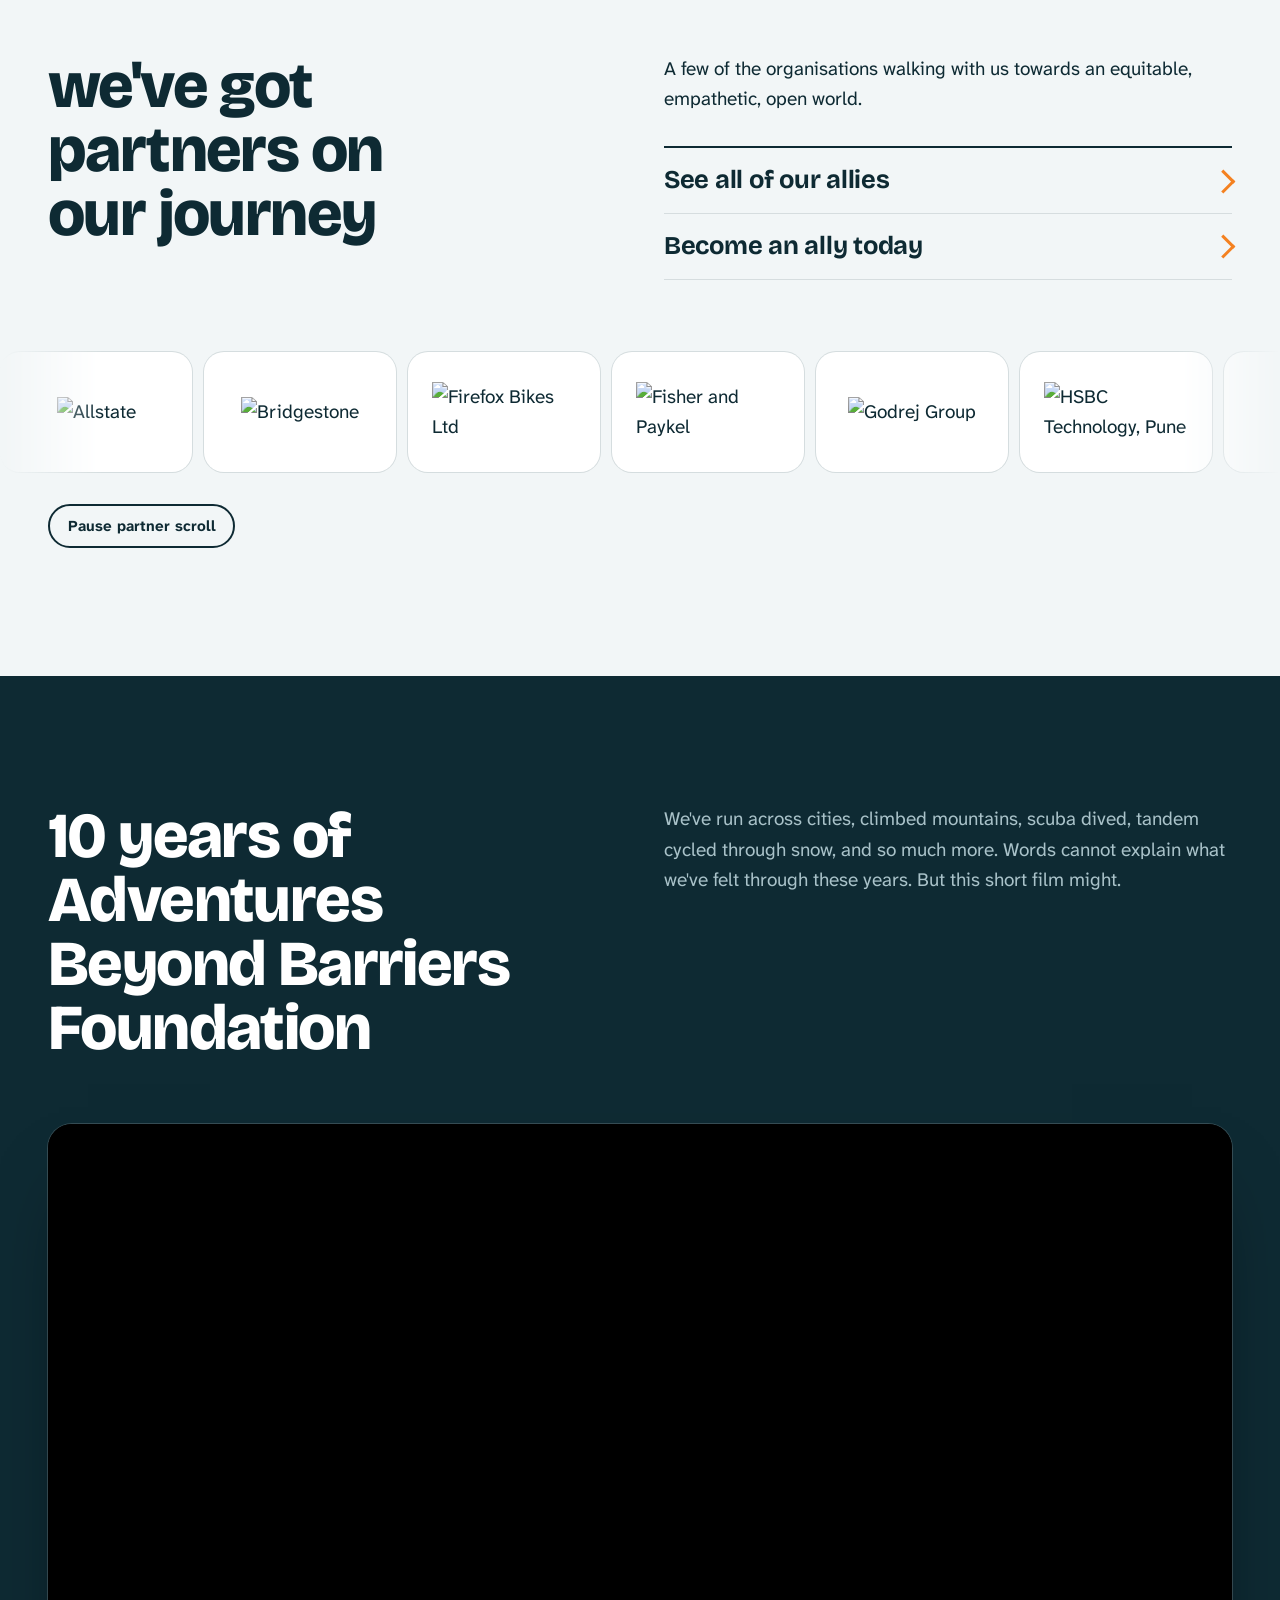
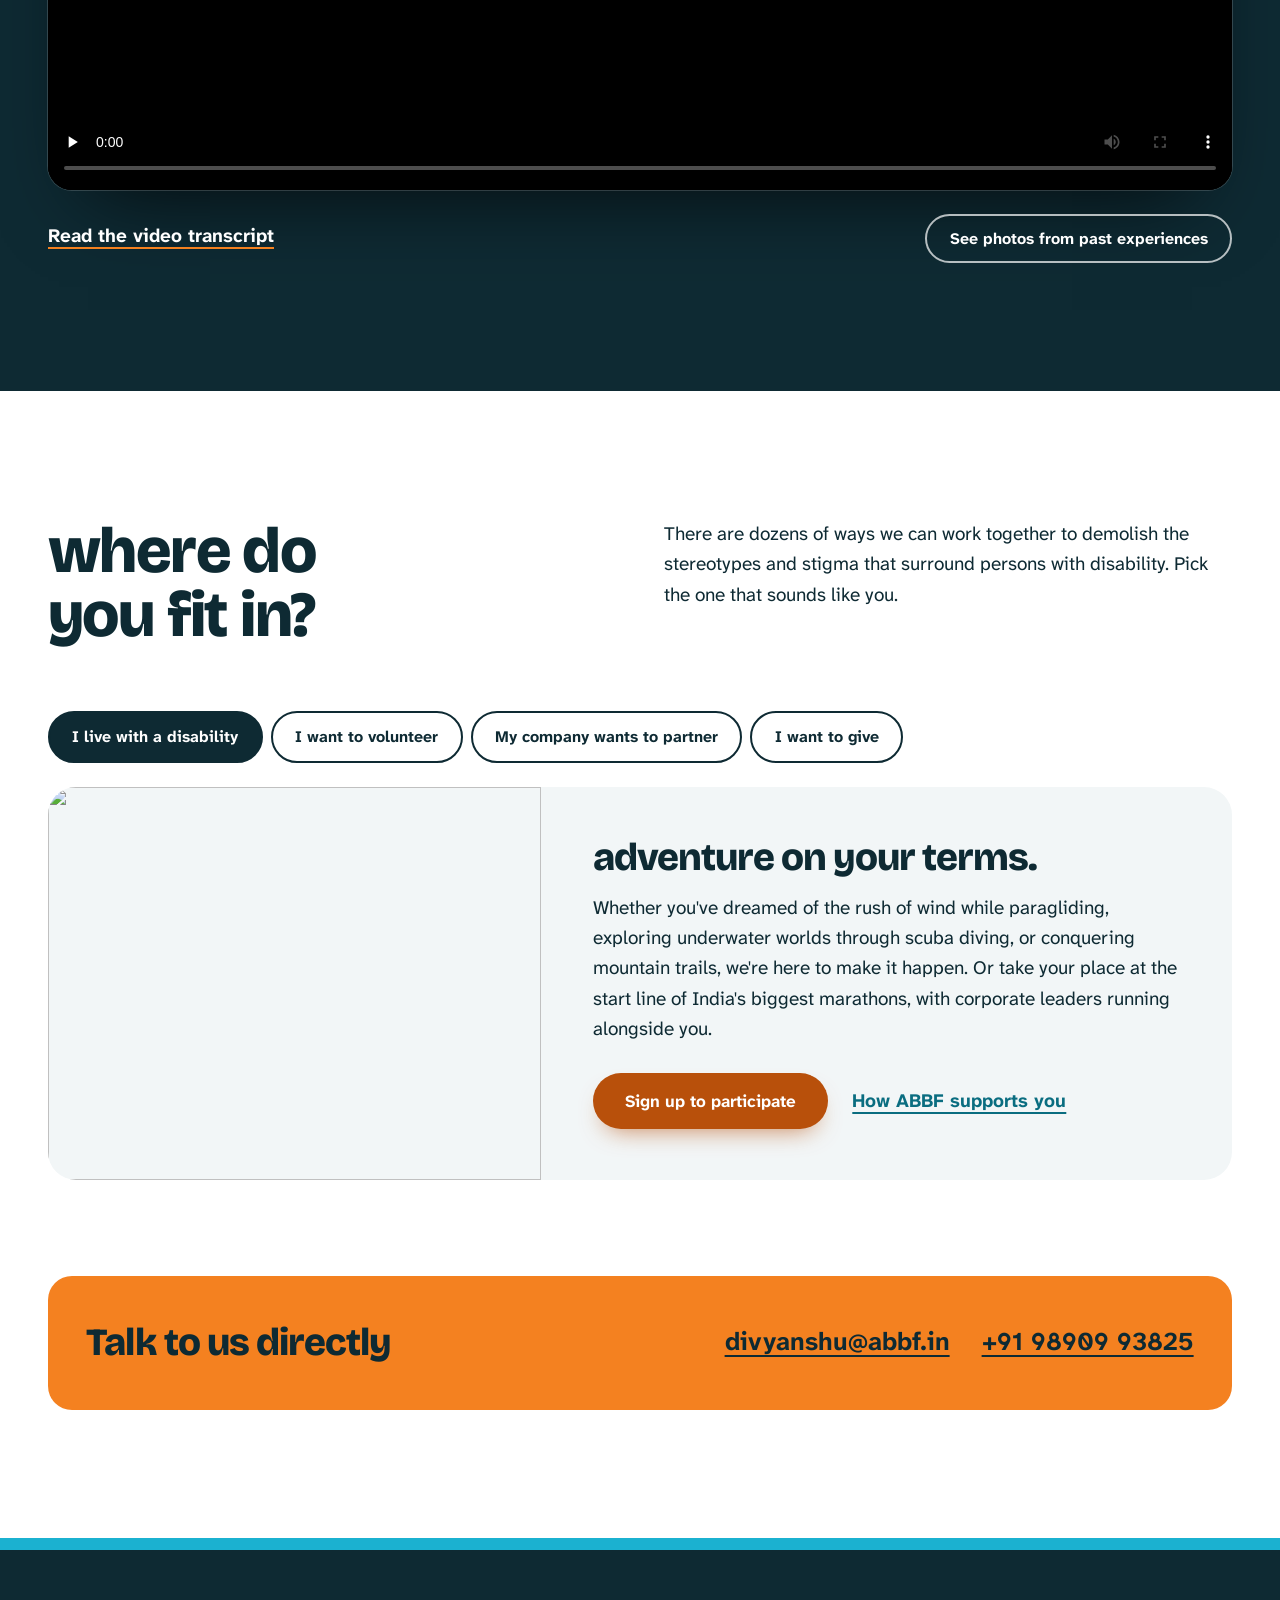
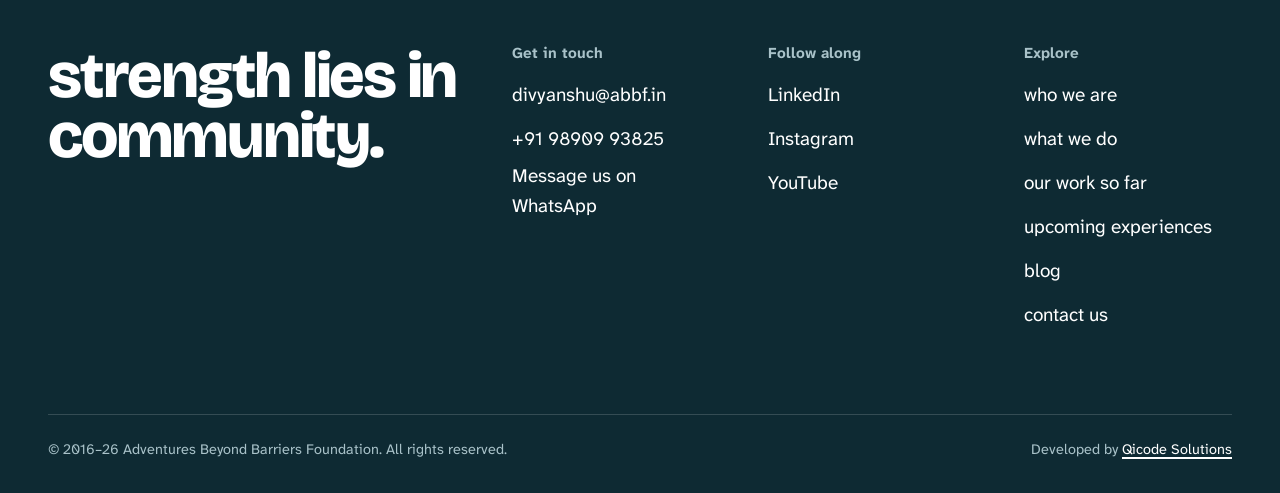
==== commit 2a017cc5: "Add read-aloud narrator and expanded accessibility panel - Read this page aloud: floating player wit" ====
--- a/index.html
+++ b/index.html
@@ -7,6 +7,13 @@
       /* Set the theme before first paint: saved choice, else the OS setting */
       try {
         document.documentElement.setAttribute("data-theme", localStorage.getItem("abbf-theme") || (matchMedia("(prefers-color-scheme: dark)").matches ? "dark" : "light"));
+        /* Accessibility settings too, so text size, contrast and spacing never flash */
+        var p = JSON.parse(localStorage.getItem("abbf-a11y-prefs") || "{}"), h = document.documentElement;
+        if (p.fontSize) h.setAttribute("data-font-size", p.fontSize);
+        if (p.highContrast) h.setAttribute("data-a11y-contrast", "high");
+        if (p.reduceMotion) h.setAttribute("data-a11y-reduce-motion", "true");
+        if (p.spacing) h.setAttribute("data-a11y-spacing", "true");
+        if (p.links) h.setAttribute("data-a11y-links", "true");
       } catch (e) {}
     </script>
     <title>Adventures Beyond Barriers Foundation - Strength Lies in Community</title>
--- a/css/site-a11y.css
+++ b/css/site-a11y.css
@@ -532,7 +532,7 @@
   position: fixed;
   left: 0.75rem;
   bottom: 0.75rem;
-  z-index: 160;
+  z-index: 250; /* above the header so the open panel is never clipped */
 }
 
 @media (min-width: 1180px) {
@@ -543,15 +543,16 @@
 }
 
 .a11y-toolbar__toggle {
-  width: 48px;
-  height: 48px;
+  display: inline-flex;
+  align-items: center;
+  justify-content: center;
+  width: 52px;
+  height: 52px;
+  padding: 0;
   border: 2px solid #fff;
   border-radius: 50%;
   background: var(--color-accent-cyan-deep);
   color: #fff;
-  font-family: var(--font-display);
-  font-size: 1.15rem;
-  font-weight: 800;
   cursor: pointer;
   box-shadow: 0 12px 28px -12px rgba(14, 42, 51, 0.6);
   transition: transform var(--motion-duration) var(--ease-spring);
@@ -569,58 +570,230 @@
   position: absolute;
   left: 0;
   bottom: calc(100% + 0.75rem);
-  width: 17rem;
-  padding: 1.25rem;
+  width: min(23rem, calc(100vw - 1.5rem));
+  max-height: calc(100vh - 6.5rem);
+  max-height: calc(100dvh - 6.5rem);
+  overflow-y: auto;
+  overscroll-behavior: contain;
+  padding: 1.25rem 1.25rem 1rem;
   background: var(--color-white);
+  color: var(--color-ink);
   border-radius: 1.25rem;
   box-shadow: 0 0 0 1px var(--color-line), 0 30px 60px -24px rgba(14, 42, 51, 0.5);
 }
 
+.a11y-toolbar__head {
+  display: flex;
+  align-items: flex-start;
+  justify-content: space-between;
+  gap: 1rem;
+}
+
 .a11y-toolbar__title {
-  margin: 0 0 0.75rem;
-  font-family: var(--font-display);
-  font-size: 1.25rem;
-  font-weight: 800;
+  margin: 0;
+  font-size: 1.4rem;
+  line-height: 1.1;
+}
+
+.a11y-toolbar__title:focus-visible {
+  outline-offset: 4px;
+}
+
+.a11y-toolbar__note {
+  margin: 0.6rem 0 0;
+  font-size: 0.9rem;
+  line-height: 1.45;
+  color: var(--color-muted);
+}
+
+.a11y-toolbar__section {
+  margin-top: 1.1rem;
+  padding-top: 1rem;
+  border-top: 1px solid var(--color-line);
+}
+
+.a11y-toolbar__section-title {
+  margin: 0 0 0.6rem;
+  font-family: var(--font-body);
+  font-size: 1.05rem;
+  font-weight: 700;
+  letter-spacing: 0;
+  color: var(--color-accent-orange-text);
 }
 
 .a11y-toolbar__label {
   display: block;
   margin-bottom: 0.35rem;
-  font-size: 0.9rem;
-  color: var(--color-muted);
+  font-size: 0.95rem;
+  font-weight: 700;
 }
 
 .a11y-toolbar__group {
   display: flex;
+  flex-wrap: wrap;
   gap: 0.35rem;
-  margin-bottom: 0.75rem;
-}
-
-.a11y-toolbar__panel button {
+  margin-bottom: 0.5rem;
+}
+
+.a11y-toolbar__group .a11y-toolbar__label {
+  flex-basis: 100%;
+}
+
+.a11y-toolbar__group button,
+.a11y-toolbar__close,
+.a11y-toolbar__reset {
   min-height: 44px;
   min-width: 44px;
-  padding: 0.35rem 0.85rem;
+  padding: 0.35rem 0.95rem;
   border: 2px solid var(--color-ink);
   border-radius: 999px;
   background: var(--color-white);
   color: var(--color-ink);
-  font-family: var(--font-body);
-  font-size: 0.9rem;
-  font-weight: 700;
+  font: 700 0.95rem/1.2 var(--font-body);
   cursor: pointer;
 }
 
-.a11y-toolbar__panel > button {
-  display: flex;
-  width: 100%;
-  justify-content: center;
-  margin-top: 0.5rem;
-}
-
-.a11y-toolbar__panel button:hover,
-.a11y-toolbar__panel button[aria-pressed="true"] {
+.a11y-toolbar__group button:hover,
+.a11y-toolbar__reset:hover {
   background: var(--color-fill-strong);
   color: var(--color-on-fill-strong);
+}
+
+.a11y-toolbar__close {
+  display: inline-flex;
+  align-items: center;
+  justify-content: center;
+  flex: none;
+  padding: 0;
+  border-color: var(--color-line);
+}
+
+.a11y-toolbar__close:hover {
+  background: var(--color-chalk);
+}
+
+.burger--static span:first-child,
+.burger--static span:last-child {
+  top: 5px;
+  transform: rotate(45deg);
+}
+
+.burger--static span:last-child {
+  transform: rotate(-45deg);
+}
+
+.a11y-toolbar__read {
+  width: 100%;
+}
+
+.a11y-toolbar__row {
+  margin: 0.75rem 0 0.25rem;
+}
+
+.a11y-toolbar__select {
+  width: 100%;
+  min-height: 44px;
+  padding: 0.4rem 0.75rem;
+  border: 2px solid var(--color-ink);
+  border-radius: 0.75rem;
+  background: var(--color-white);
+  color: var(--color-ink);
+  font: 500 1rem/1.2 var(--font-body);
+}
+
+/* Switches: a real button with aria-pressed, styled as a toggle */
+.a11y-switch {
+  display: flex;
+  align-items: center;
+  justify-content: space-between;
+  gap: 1rem;
+  width: 100%;
+  min-height: 56px;
+  padding: 0.55rem 0;
+  border: 0;
+  background: none;
+  color: var(--color-ink);
+  font-family: var(--font-body);
+  text-align: left;
+  cursor: pointer;
+}
+
+.a11y-switch[hidden] {
+  display: none;
+}
+
+.a11y-switch__text {
+  display: flex;
+  flex-direction: column;
+}
+
+.a11y-switch__label {
+  font-size: 1rem;
+  font-weight: 700;
+  line-height: 1.25;
+}
+
+.a11y-switch__hint {
+  font-size: 0.85rem;
+  line-height: 1.35;
+  color: var(--color-muted);
+}
+
+.a11y-switch__track {
+  position: relative;
+  flex: none;
+  width: 3.1rem;
+  height: 1.8rem;
+  border: 2px solid var(--color-ink);
+  border-radius: 999px;
+  background: var(--color-white);
+  transition: background-color 0.25s var(--ease-out);
+}
+
+.a11y-switch__track::after {
+  content: "";
+  position: absolute;
+  top: 0.2rem;
+  left: 0.2rem;
+  width: 1.1rem;
+  height: 1.1rem;
+  border-radius: 50%;
+  background: var(--color-ink);
+  transition: transform var(--motion-duration) var(--ease-spring), background-color 0.25s;
+}
+
+.a11y-switch[aria-pressed="true"] .a11y-switch__track {
+  background: var(--color-accent-cyan-deep);
+  border-color: var(--color-accent-cyan-deep);
+}
+
+.a11y-switch[aria-pressed="true"] .a11y-switch__track::after {
+  background: #fff;
+  transform: translateX(1.3rem);
+}
+
+/* a check mark, so "on" does not rely on colour alone */
+.a11y-switch[aria-pressed="true"] .a11y-switch__track::before {
+  content: "";
+  position: absolute;
+  top: 0.4rem;
+  left: 0.55rem;
+  width: 0.3rem;
+  height: 0.6rem;
+  border: solid #fff;
+  border-width: 0 2px 2px 0;
+  transform: rotate(45deg);
+}
+
+.a11y-switch:hover .a11y-switch__label {
+  text-decoration: underline;
+  text-decoration-thickness: 2px;
+  text-underline-offset: 0.2em;
+}
+
+.a11y-toolbar__reset {
+  width: 100%;
+  margin-top: 1rem;
 }
 
 /* --- Sections --- */
@@ -2644,3 +2817,177 @@
 html[data-a11y-reduce-motion="true"] .creed__panel::before {
   animation: none !important;
 }
+
+/* ===== Read aloud ===== */
+.tts-player {
+  position: fixed;
+  z-index: 170;
+  left: 50%;
+  bottom: 0.75rem;
+  display: flex;
+  align-items: center;
+  gap: 0.25rem;
+  padding: 0.35rem 0.35rem 0.35rem 1.1rem;
+  border-radius: 999px;
+  background: var(--color-ink-bg);
+  color: #fff;
+  box-shadow: 0 0 0 1px var(--color-line-on-ink), 0 18px 40px -16px rgba(14, 42, 51, 0.7);
+  transform: translateX(-50%);
+}
+
+.tts-player[hidden] {
+  display: none;
+}
+
+.tts-player__status {
+  margin: 0 0.5rem 0 0;
+  font-size: 0.9rem;
+  font-weight: 700;
+  white-space: nowrap;
+  font-variant-numeric: tabular-nums;
+}
+
+.tts-player__btn {
+  display: inline-flex;
+  align-items: center;
+  justify-content: center;
+  width: 44px;
+  height: 44px;
+  padding: 0;
+  border: 0;
+  border-radius: 50%;
+  background: transparent;
+  color: #fff;
+  cursor: pointer;
+}
+
+.tts-player__btn:hover {
+  background: rgba(255, 255, 255, 0.14);
+}
+
+.tts-player__btn--main {
+  width: 48px;
+  height: 48px;
+  background: var(--color-accent-orange);
+  color: var(--color-on-accent);
+}
+
+.tts-player__btn--main:hover {
+  background: #fff;
+}
+
+.tts-player :focus-visible {
+  outline-color: var(--color-accent-orange);
+}
+
+.tts-icon-play,
+.tts-player.is-paused .tts-icon-pause {
+  display: none;
+}
+
+.tts-player.is-paused .tts-icon-play {
+  display: block;
+}
+
+@media (max-width: 1179px) {
+  /* sit above the quick actions bar */
+  .tts-player {
+    bottom: 4.75rem;
+  }
+}
+
+/* The block being read: a marker-pen highlight that works on every surface */
+.tts-current {
+  border-radius: 0.3em;
+  background-color: rgba(27, 177, 208, 0.2);
+  box-shadow: 0 0 0 0.3em rgba(27, 177, 208, 0.2);
+  outline: 2px solid var(--color-accent-orange);
+  outline-offset: 0.3em;
+  scroll-margin: 8rem 0;
+}
+
+html[data-a11y-contrast="high"] .tts-current {
+  background-color: #ffeb3b;
+  color: #000;
+  box-shadow: 0 0 0 0.3em #ffeb3b;
+}
+
+/* ===== Reading modes (toolbar) ===== */
+
+/* Easier reading: WCAG 1.4.12 text spacing values */
+html[data-a11y-spacing="true"] :is(main, .site-footer) :is(p, li, dd, dt, a, blockquote, figcaption, label, td, summary) {
+  letter-spacing: 0.08em !important;
+  word-spacing: 0.16em !important;
+  line-height: 1.8 !important;
+}
+
+html[data-a11y-spacing="true"] :is(main, .site-footer) :is(h1, h2, h3, .creed__statement, .hero__title) {
+  letter-spacing: 0.01em !important;
+  word-spacing: 0.12em !important;
+  line-height: 1.2 !important;
+}
+
+html[data-a11y-spacing="true"] main p {
+  margin-bottom: 2em;
+}
+
+/* Highlight links */
+html[data-a11y-links="true"] main a:not(.btn),
+html[data-a11y-links="true"] .site-footer a {
+  text-decoration: underline !important;
+  text-decoration-thickness: 3px !important;
+  text-underline-offset: 0.2em !important;
+  background-color: rgba(244, 129, 32, 0.2);
+  border-radius: 0.2em;
+}
+
+html[data-a11y-links="true"] :is(main, .site-footer) :is(a, button, summary, select, [role="tab"]) {
+  outline: 2px dashed var(--color-accent-orange);
+  outline-offset: 2px;
+}
+
+html[data-a11y-links="true"] :is(main, .site-footer) :is(a, button, summary, select, [role="tab"]):focus-visible {
+  outline: 3px solid var(--color-focus-ring);
+}
+
+/* Big cursor: a 48px arrow and hand with a contrasting keyline, visible on any surface */
+html[data-a11y-cursor="big"],
+html[data-a11y-cursor="big"] * {
+  cursor: url("data:image/svg+xml,%3Csvg xmlns='http://www.w3.org/2000/svg' width='48' height='48' viewBox='0 0 24 24'%3E%3Cpath d='M4 2l15 10.5-6.6 1.2 3.9 7.4-3 1.6-3.9-7.5L4 20z' fill='%230e2a33' stroke='%23fff' stroke-width='1.4' stroke-linejoin='round'/%3E%3C/svg%3E") 6 3, auto !important;
+}
+
+html[data-a11y-cursor="big"] :is(a, button, summary, select, label, [role="tab"]),
+html[data-a11y-cursor="big"] :is(a, button, summary, select, label, [role="tab"]) * {
+  cursor: url("data:image/svg+xml,%3Csvg xmlns='http://www.w3.org/2000/svg' width='48' height='48' viewBox='0 0 24 24'%3E%3Cpath d='M9 11V4.5a1.5 1.5 0 013 0V10l.1-1.4a1.5 1.5 0 013 .2v1.4a1.5 1.5 0 013 .3v1a1.5 1.5 0 013 .4V16c0 3.3-2.7 6-6 6h-1.5a6 6 0 01-4.6-2.2L5.3 15.2a1.6 1.6 0 012.4-2.1L9 14.5z' fill='%23f48120' stroke='%230e2a33' stroke-width='1.3' stroke-linejoin='round'/%3E%3C/svg%3E") 14 4, pointer !important;
+}
+
+/* Reading guide: everything dims except a band around the current line */
+.reading-guide {
+  position: fixed;
+  z-index: 140;
+  left: 0;
+  right: 0;
+  top: 0;
+  height: 4.5rem;
+  margin-top: -2.25rem;
+  pointer-events: none;
+  border-block: 3px solid var(--color-accent-orange);
+  box-shadow: 0 0 0 100vmax rgba(6, 19, 23, 0.55);
+  will-change: transform;
+}
+
+.reading-guide[hidden] {
+  display: none;
+}
+
+/* Hover-to-speak: show which block will be read */
+html[data-a11y-hover-speak="true"] main :is(h1, h2, h3, p, li, dt, dd, figcaption, blockquote):hover {
+  border-radius: 0.3em;
+  box-shadow: 0 0 0 0.25em rgba(27, 177, 208, 0.25);
+}
+
+/* Themed browser surfaces */
+::selection {
+  background: rgba(244, 129, 32, 0.35);
+  color: inherit;
+}
